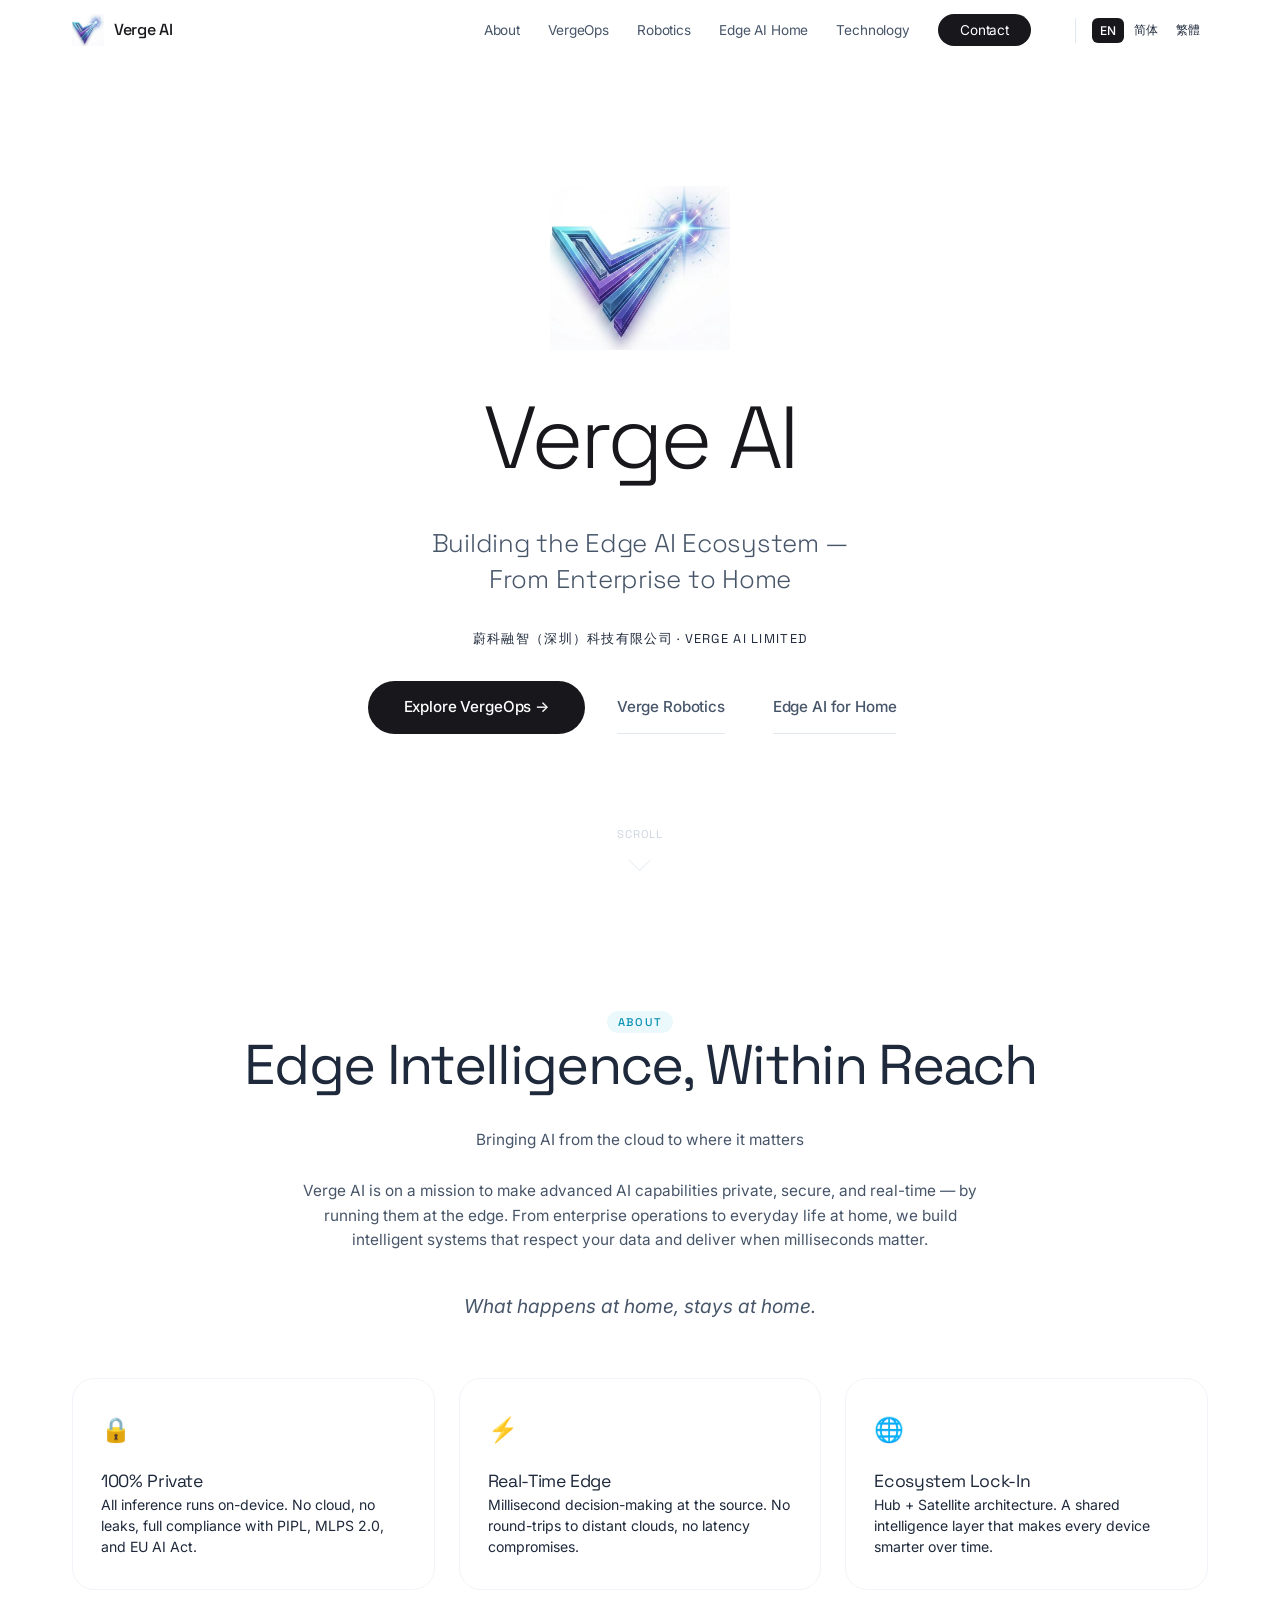
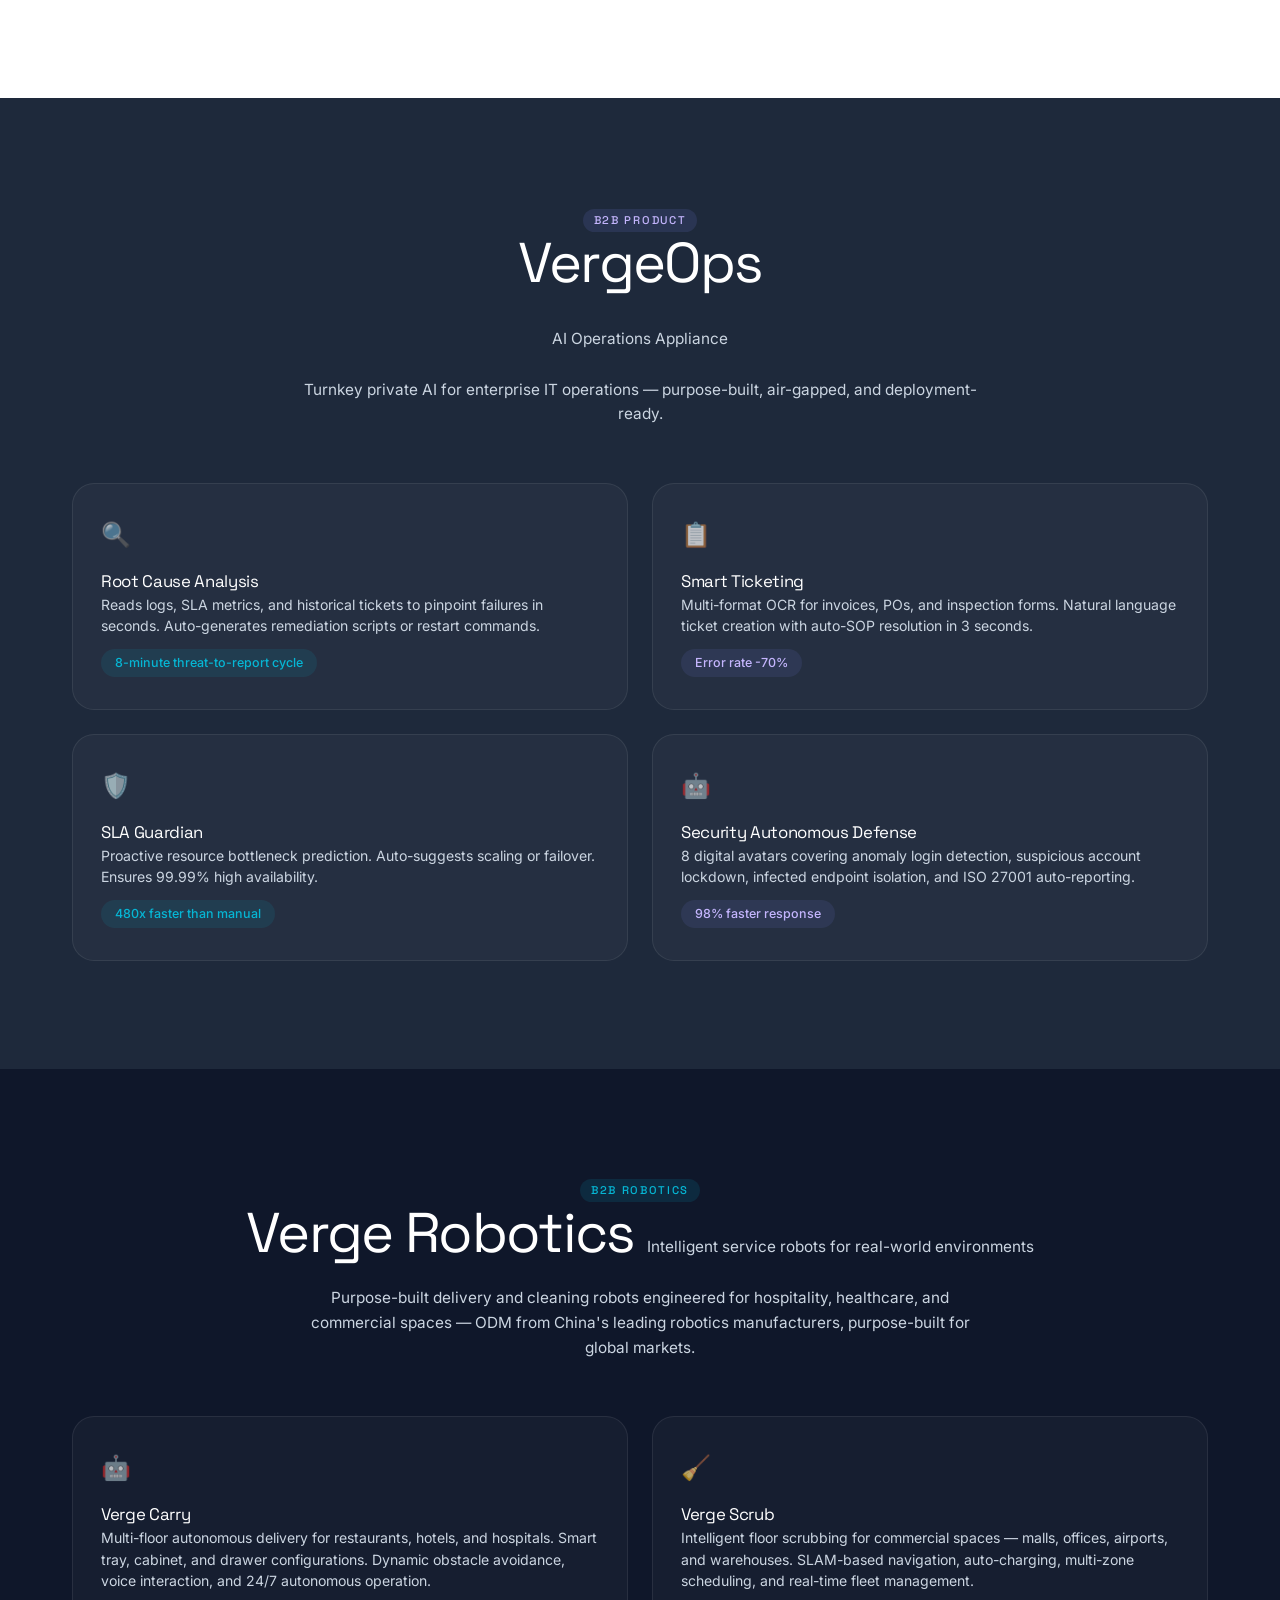
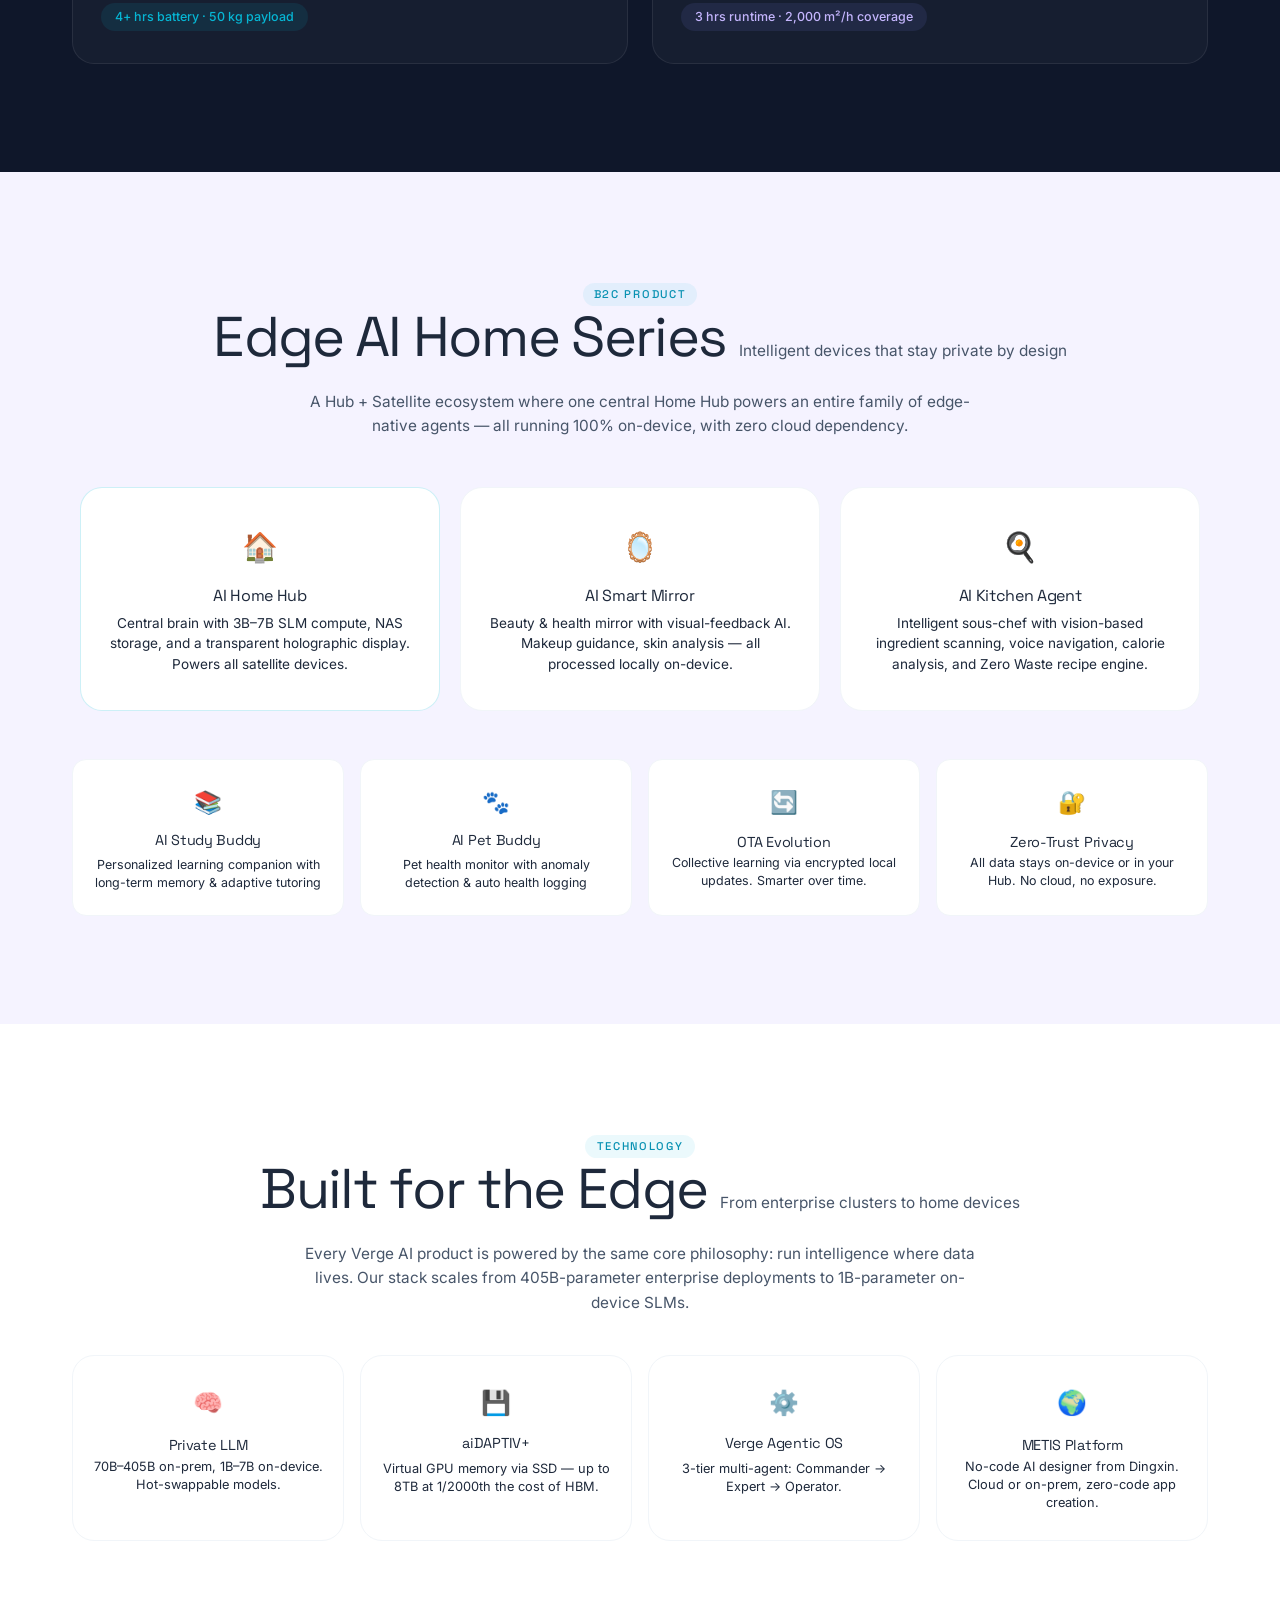
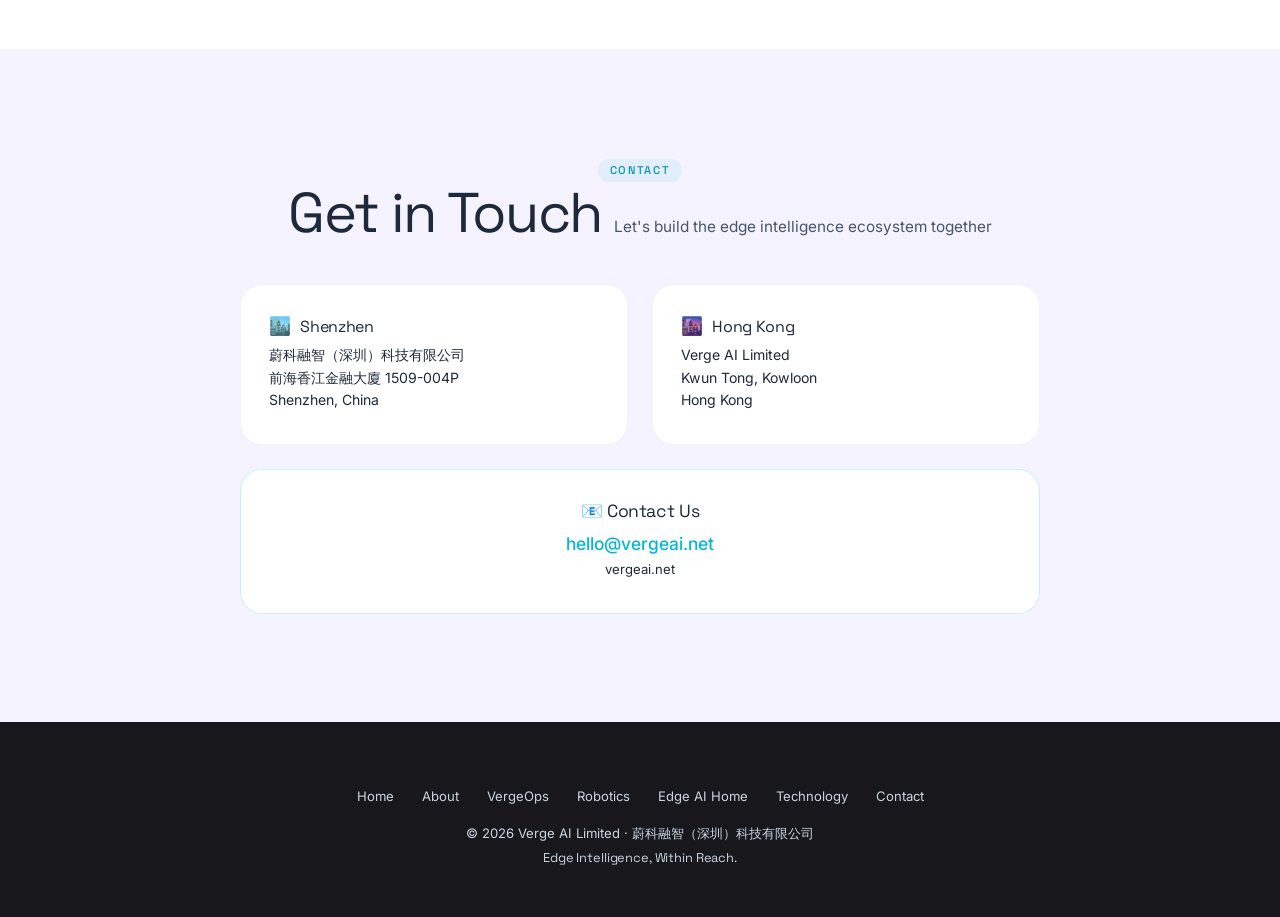
==== index.html @ 96fbd566 "VergeOps subtitle: update zh sub to 蔚科一體機" ====
<!DOCTYPE html>
<html lang="en">
<head>
<meta charset="UTF-8">
<meta name="viewport" content="width=device-width, initial-scale=1.0">
<!-- Default (EN) SEO meta — dynamically swapped via JS -->
<title id="page-title">Verge AI — Edge Intelligence, Within Reach</title>
<meta id="meta-desc" name="description" content="Building the Edge AI Ecosystem — From Enterprise to Home. Verge AI Limited develops VergeOps AI appliance and Edge AI products for enterprise and home.">
<meta name="keywords" content="Verge AI, 蔚科融智, Edge AI, AI appliance, LLM, private AI, edge computing, AI operations, VergeOps, Shenzhen AI company">
<meta name="author" content="Verge AI Limited / 蔚科融智（深圳）科技有限公司">
<!-- Canonical URL -->
<link rel="canonical" href="https://vergeai.net/">
<!-- Open Graph -->
<meta property="og:type" content="website">
<meta property="og:url" content="https://vergeai.net/">
<meta property="og:site_name" content="Verge AI">
<meta property="og:title" content="Verge AI — Edge Intelligence, Within Reach">
<meta property="og:description" content="Building the Edge AI Ecosystem — From Enterprise to Home. VergeOps AI appliance and Edge AI products.">
<meta property="og:image" content="https://vergeai.net/logo.png">
<meta property="og:locale" content="en_US">
<!-- Twitter Card -->
<meta name="twitter:card" content="summary_large_image">
<meta name="twitter:title" content="Verge AI — Edge Intelligence, Within Reach">
<meta name="twitter:description" content="Building the Edge AI Ecosystem — From Enterprise to Home. VergeOps AI appliance and Edge AI products.">
<meta name="twitter:image" content="https://vergeai.net/logo.png">
<!-- hreflang for trilingual site -->
<link rel="alternate" hreflang="en" href="https://vergeai.net/">
<link rel="alternate" hreflang="zh-Hans" href="https://vergeai.net/">
<link rel="alternate" hreflang="zh-Hant" href="https://vergeai.net/">
<link rel="alternate" hreflang="x-default" href="https://vergeai.net/">
<link rel="preconnect" href="https://fonts.googleapis.com">
<link href="https://fonts.googleapis.com/css2?family=Space+Grotesk:wght@300;400;500;600;700&family=Inter:wght@300;400;500;600;700&display=swap" rel="stylesheet">
<!-- JSON-LD Structured Data -->
<script type="application/ld+json">
{
  "@context": "https://schema.org",
  "@type": "Organization",
  "name": "Verge AI",
  "alternateName": ["蔚科融智（深圳）科技有限公司", "Verge AI Limited"],
  "url": "https://vergeai.net/",
  "logo": "https://vergeai.net/logo.png",
  "description": "Building the Edge AI Ecosystem — from Enterprise VergeOps AI appliance to home Edge AI products. 100% private, real-time edge intelligence.",
  "foundingDate": "2026-03-26",
  "address": [
    {
      "@type": "PostalAddress",
      "addressLocality": "Shenzhen",
      "addressRegion": "Guangdong",
      "addressCountry": "CN"
    },
    {
      "@type": "PostalAddress",
      "addressLocality": "Kwun Tong",
      "addressRegion": "Kowloon",
      "addressCountry": "HK"
    }
  ],
  "contactPoint": {
    "@type": "ContactPoint",
    "contactType": "sales",
    "email": "info@vergeai.net"
  },
  "sameAs": []
}
</script>
<style>
/* ========== RESET & BASE ========== */
*,*::before,*::after{box-sizing:border-box;margin:0;padding:0}
html{scroll-behavior:smooth;-webkit-font-smoothing:antialiased}
body{font-family:'Inter',-apple-system,BlinkMacSystemFont,'Segoe UI','Noto Sans SC','Noto Sans TC','Microsoft YaHei','PingFang SC',sans-serif;color:#1e293b;background:#ffffff;line-height:1.6;overflow-x:hidden}
img{max-width:100%;height:auto}
a{color:inherit;text-decoration:none}
::selection{background:#06b6d420;color:#1e293b}

/* ========== COLORS ========== */
:root{
  --blue:#06b6d4;
  --blue-dark:#0891b2;
  --indigo:#818cf8;
  --indigo-dark:#6366f1;
  --purple:#a78bfa;
  --purple-light:#c4b5fd;
  --purple-mist:#f5f3ff;
  --slate-50:#f8fafc;
  --slate-100:#f1f5f9;
  --slate-200:#e2e8f0;
  --slate-300:#cbd5e1;
  --slate-600:#475569;
  --slate-700:#334155;
  --slate-800:#1e293b;
  --slate-900:#0f172a;
  --white:#ffffff;
  --near-black:#17171c;
  --radius:22px;
  --radius-sm:14px;
  --nav-h:60px;
  --display:'Space Grotesk','Inter',-apple-system,BlinkMacSystemFont,'Segoe UI','Noto Sans SC','Noto Sans TC','Microsoft YaHei','PingFang SC',sans-serif;
  --body:'Inter',-apple-system,BlinkMacSystemFont,'Segoe UI','Noto Sans SC','Noto Sans TC','Microsoft YaHei','PingFang SC',sans-serif;
}

/* All visible text needs data-lang — language system handles display:none/block */
/* ========== LANGUAGE SYSTEM ========== */
[data-lang]{display:none!important}
html[lang="en"] [data-lang="en"],
html[lang="zh-hans"] [data-lang="zh-hans"],
html[lang="zh-hant"] [data-lang="zh-hant"]{display:inline!important}
html[lang="en"] [data-lang="en"].d-block,
html[lang="zh-hans"] [data-lang="zh-hans"].d-block,
html[lang="zh-hant"] [data-lang="zh-hant"].d-block{display:block!important}
html[lang="en"] [data-lang="en"].d-flex,
html[lang="zh-hans"] [data-lang="zh-hans"].d-flex,
html[lang="zh-hant"] [data-lang="zh-hant"].d-flex{display:flex!important}
html[lang="en"] [data-lang="en"].d-grid,
html[lang="zh-hans"] [data-lang="zh-hans"].d-grid,
html[lang="zh-hant"] [data-lang="zh-hant"].d-grid{display:grid!important}

/* ========== TYPOGRAPHY (Cohere-inspired) ========== */
h1,h2,h3,h4{font-family:var(--display);font-weight:400;line-height:1.1;letter-spacing:-0.03em}
h1{font-size:clamp(2.8rem,6vw,5rem);letter-spacing:-0.04em}
h2{font-size:clamp(2rem,4.5vw,3.5rem);text-align:center;margin-bottom:0.4em;letter-spacing:-0.03em}
h2 .sub{display:block;font-size:clamp(0.85rem,1.2vw,1.1rem);font-weight:400;color:var(--slate-600);letter-spacing:0;margin-top:0.5em;font-family:var(--body);line-height:1.5}
.section-dark h2 .sub{color:var(--slate-300)}
.section-mist h2 .sub{color:var(--slate-600)}
h3{font-size:clamp(1.2rem,2vw,1.6rem);font-family:var(--body);font-weight:500;letter-spacing:-0.02em;color:var(--slate-800)}
p{color:var(--slate-600);font-size:clamp(0.95rem,1.2vw,1.1rem);max-width:680px;margin:0 auto;line-height:1.6}
.section-tag{display:inline-block;font-family:var(--display);font-size:0.7rem;font-weight:500;text-transform:uppercase;letter-spacing:0.15em;padding:0.4em 1em;border-radius:999px;margin-bottom:1.5em;color:var(--blue-dark);background:rgba(6,182,212,0.08)}

/* Section labels — mono-style technical labels (Cohere-inspired) */
.section-mono{display:inline-block;font-family:'Space Grotesk',monospace;font-size:0.65rem;font-weight:400;text-transform:uppercase;letter-spacing:0.2em;color:var(--slate-400);margin-bottom:1.2em}

/* ========== LAYOUT ========== */
.container{max-width:1200px;margin:0 auto;padding:0 32px}
.section{padding:clamp(80px,12vh,140px) 0;position:relative}
.section-dark{background:var(--slate-800);color:var(--white)}
.section-dark p{color:var(--slate-300)}
.section-mist{background:var(--purple-mist)}

/* ========== HERO (Cohere-inspired: massive type, centered, clean) ========== */
.hero{min-height:100vh;display:flex;flex-direction:column;justify-content:center;align-items:center;text-align:center;padding:100px 32px 80px;position:relative;overflow:hidden}
.hero-bg{position:absolute;inset:0;background:linear-gradient(135deg,var(--slate-50)0%,var(--white)50%,var(--purple-mist)100%);z-index:0}
.hero *{position:relative;z-index:1}
.hero-logo{width:clamp(100px,14vw,180px);margin-bottom:2.5rem}
.hero h1{font-family:var(--display);font-weight:300;font-size:clamp(3rem,7vw,5.5rem);letter-spacing:-0.04em;margin-bottom:0.3em;color:var(--near-black)}
.hero .tagline{font-family:var(--display);font-size:clamp(1.2rem,2vw,1.6rem);font-weight:300;color:var(--slate-600);max-width:700px;margin:0.5em auto 1.2em;line-height:1.4;letter-spacing:-0.01em}
.hero .subtitle{font-size:clamp(0.75rem,1vw,0.85rem);color:var(--slate-400);letter-spacing:0.1em;text-transform:uppercase;font-weight:400;font-family:var(--display)}
.btn-group{display:flex;gap:16px;justify-content:center;flex-wrap:wrap;margin-top:2rem}
.btn{display:inline-flex;align-items:center;gap:8px;padding:14px 36px;border-radius:999px;font-weight:500;font-size:0.95rem;transition:all 0.25s ease;cursor:pointer;border:none;font-family:var(--body);letter-spacing:-0.01em}
.btn-primary{background:var(--near-black);color:var(--white)}
.btn-primary:hover{background:#2a2a2f;transform:translateY(-1px)}
.btn-secondary{background:transparent;color:var(--slate-600);padding:14px 0;border-radius:0;border-bottom:1px solid var(--slate-200);margin:0 16px}
.btn-secondary:hover{color:var(--near-black);border-bottom-color:var(--near-black);transform:none}
.scroll-indicator{position:absolute;bottom:32px;left:50%;transform:translateX(-50%);display:flex;flex-direction:column;align-items:center;gap:8px;color:var(--slate-300);font-size:0.7rem;letter-spacing:0.1em;text-transform:uppercase;animation:float 2s ease-in-out infinite;z-index:1;font-family:var(--display)}
.scroll-indicator .arrow{width:16px;height:16px;border-right:1.5px solid var(--slate-300);border-bottom:1.5px solid var(--slate-300);transform:rotate(45deg);opacity:0.4}
@keyframes float{0%,100%{transform:translateX(-50%) translateY(0)}50%{transform:translateX(-50%) translateY(8px)}}

/* ========== NAV ========== */
nav{position:fixed;top:0;left:0;right:0;z-index:100;padding:14px 0;transition:all 0.3s ease;background:rgba(255,255,255,0.88);backdrop-filter:blur(14px);-webkit-backdrop-filter:blur(14px);border-bottom:1px solid transparent}
nav.scrolled{border-bottom:1px solid var(--slate-100)}
nav .container{display:flex;align-items:center;justify-content:space-between}
.nav-logo{display:flex;align-items:center;gap:10px;font-weight:500;font-size:1rem;color:var(--near-black);font-family:var(--display);letter-spacing:-0.02em}
.nav-logo img{height:28px;width:auto}
.nav-links{display:flex;gap:28px;list-style:none;align-items:center}
.nav-links a{font-size:0.85rem;font-weight:400;color:var(--slate-600);transition:color 0.2s;letter-spacing:-0.01em}
.nav-links a:hover{color:var(--near-black)}
.nav-cta{padding:8px 22px;border-radius:999px;background:var(--near-black);color:var(--white)!important;font-weight:500;font-size:0.82rem}
.nav-cta:hover{background:#2a2a2f;color:var(--white)!important}

/* Language Switcher */
.nav-lang{display:flex;gap:2px;margin-left:16px;padding-left:16px;border-left:1px solid var(--slate-200)}
.lang-btn{background:none;border:none;display:inline-block!important;font-size:0.75rem;font-weight:500;color:var(--slate-400);cursor:pointer;padding:4px 8px;border-radius:6px;transition:all 0.2s;font-family:inherit}
.lang-btn:hover{color:var(--slate-700)}
.lang-btn.active{color:var(--white);background:var(--near-black)}

/* ========== HAMBURGER ========== */
.hamburger{display:none;background:none;border:none;font-size:1.5rem;cursor:pointer;color:var(--near-black);padding:4px;line-height:1;z-index:101;transition:transform 0.2s}
.hamburger.open{transform:rotate(90deg)}

/* ========== MISSION ========== */
.mission-block{max-width:800px;margin:0 auto;text-align:center}
.mission-block blockquote{font-size:clamp(1rem,1.5vw,1.2rem);font-weight:400;color:var(--slate-600);line-height:1.6;padding:0;margin:2em 0 0;position:relative;font-style:italic;max-width:500px;margin-left:auto;margin-right:auto}
.mission-grid{display:grid;grid-template-columns:repeat(3,1fr);gap:24px;margin-top:3.5rem}
.mission-card{padding:32px 28px;border-radius:var(--radius);background:var(--white);border:1px solid var(--slate-100);transition:all 0.3s;text-align:left}
.mission-card:hover{border-color:rgba(6,182,212,0.2);transform:translateY(-2px)}
.mission-card .icon{font-size:1.5rem;margin-bottom:0.8em}
.mission-card h4{font-family:var(--display);font-weight:400;font-size:1.1rem;margin-bottom:0.4em;letter-spacing:-0.02em}
.mission-card p{font-size:0.88rem;color:var(--slate-500);max-width:100%;line-height:1.5}

/* ========== VERGEOPS (Cohere deep product band) ========== */
.vergeops-intro{text-align:center;margin-bottom:3.5rem}
.vergeops-intro h2{color:var(--white)}
.vergeops-intro p{color:var(--slate-300)}
.use-cases{display:grid;grid-template-columns:repeat(2,1fr);gap:24px}
.use-case{background:rgba(255,255,255,0.03);border:1px solid rgba(255,255,255,0.08);border-radius:var(--radius);padding:32px 28px;transition:all 0.3s}
.use-case:hover{background:rgba(255,255,255,0.06);border-color:rgba(129,140,248,0.2);transform:translateY(-2px)}
.use-case .uc-icon{font-size:1.5rem;margin-bottom:0.6em;opacity:0.7}
.use-case h4{color:var(--white);margin-bottom:0.5em;font-size:1.05rem;font-family:var(--display);font-weight:400;letter-spacing:-0.02em}
.use-case p{font-size:0.88rem;color:var(--slate-300);max-width:100%;line-height:1.5}
.use-case .metric{display:inline-block;margin-top:1em;padding:4px 14px;border-radius:999px;background:rgba(6,182,212,0.1);color:var(--blue);font-size:0.78rem;font-weight:500}
.use-case .metric.purple{background:rgba(129,140,248,0.1);color:var(--purple-light)}

/* ========== EDGE AI HOME ========== */
.edge-intro{text-align:center;margin-bottom:2rem}
.pillars{display:flex;gap:20px;flex-wrap:wrap;justify-content:center;margin:3rem 0}
.pillar{flex:1;min-width:240px;max-width:360px;padding:36px 28px;border-radius:var(--radius);background:var(--white);border:1px solid var(--slate-100);transition:all 0.3s;text-align:center}
.pillar:hover{border-color:rgba(6,182,212,0.15);transform:translateY(-2px)}
.pillar.featured{border:1.5px solid rgba(6,182,212,0.2)}
.pillar .p-icon{font-size:1.8rem;margin-bottom:0.6em}
.pillar h4{font-family:var(--display);font-weight:400;font-size:1rem;margin-bottom:0.5em;letter-spacing:-0.02em}
.pillar p{font-size:0.85rem;color:var(--slate-500);max-width:100%;line-height:1.5}

.products-row{display:grid;grid-template-columns:repeat(4,1fr);gap:16px;margin-top:2rem}
.product-card{padding:24px 20px;border-radius:var(--radius-sm);background:var(--white);border:1px solid var(--slate-100);transition:all 0.3s;text-align:center}
.product-card:hover{border-color:rgba(129,140,248,0.2);transform:translateY(-2px)}
.product-card .p-icon{font-size:1.4rem;margin-bottom:0.4em}
.product-card h5{font-family:var(--display);font-weight:400;font-size:0.9rem;margin-bottom:0.3em;letter-spacing:-0.02em}
.product-card p{font-size:0.78rem;color:var(--slate-500);max-width:100%;line-height:1.4}

/* ========== TECHNOLOGY ========== */
.tech-strip{display:grid;grid-template-columns:repeat(4,1fr);gap:16px;margin-top:2.5rem}
.tech-item{text-align:center;padding:28px 20px;border-radius:var(--radius);background:var(--white);border:1px solid var(--slate-100);transition:all 0.3s}
.tech-item:hover{border-color:rgba(6,182,212,0.15);transform:translateY(-2px)}
.tech-item .t-icon{font-size:1.5rem;margin-bottom:0.4em}
.tech-item h5{font-family:var(--display);font-weight:400;font-size:0.9rem;margin-bottom:0.3em;letter-spacing:-0.02em}
.tech-item p{font-size:0.8rem;color:var(--slate-500);max-width:100%;line-height:1.4}

/* ========== CONTACT ========== */
.contact-grid{display:grid;grid-template-columns:repeat(2,1fr);gap:24px;margin-top:2.5rem;max-width:800px;margin-left:auto;margin-right:auto}
.contact-card{padding:32px 28px;border-radius:var(--radius);background:var(--white);border:1px solid var(--slate-100);transition:all 0.3s}
.contact-card:hover{border-color:rgba(129,140,248,0.2)}
.contact-card h4{font-family:var(--display);font-weight:400;font-size:1rem;margin-bottom:0.5em;letter-spacing:-0.02em}
.contact-card p{font-size:0.88rem;color:var(--slate-500);max-width:100%;line-height:1.6}
.contact-card .loc-icon{font-size:1.1rem;margin-right:6px}

/* ========== FOOTER ========== */
footer{background:var(--near-black);color:var(--slate-300);padding:48px 0;text-align:center}
footer p{font-size:0.82rem;max-width:100%;color:var(--slate-400)}
footer a{color:var(--slate-300);transition:color 0.2s}
footer a:hover{color:var(--white)}
footer .footer-links{display:flex;gap:28px;justify-content:center;flex-wrap:wrap;margin:1em 0}
footer .footer-links a{font-size:0.82rem;color:var(--slate-400);font-weight:400}
footer .footer-links a:hover{color:var(--white)}
footer .footer-tagline{color:var(--slate-500);font-size:0.8rem;margin-top:1em;font-family:var(--display);letter-spacing:-0.01em}

/* ========== RESPONSIVE ========== */

/* Tablets & smaller laptops */
@media(max-width:1024px){
  .mission-grid{grid-template-columns:repeat(2,1fr)}
  .products-row{grid-template-columns:repeat(3,1fr)}
  .pillars{gap:16px}
  .pillar{min-width:200px}
}

/* Tablet portrait */
@media(max-width:768px){
  /* Nav – show hamburger, hide desktop links */
  .hamburger{display:block}
  .nav-links{position:fixed;top:0;left:0;width:100%;height:100dvh;background:rgba(255,255,255,0.97);backdrop-filter:blur(20px);-webkit-backdrop-filter:blur(20px);flex-direction:column;justify-content:center;align-items:center;gap:28px;z-index:100;opacity:0;pointer-events:none;transition:opacity 0.35s ease}
  .nav-links.open{opacity:1;pointer-events:auto}
  .nav-links li:nth-child(-n+5){display:block}
  .nav-links a{font-size:1.1rem;padding:10px 0}
  .nav-links .nav-cta{font-size:0.95rem;padding:12px 36px}
  .nav-lang{margin-left:0;padding-left:0;border-left:none;margin-top:24px;gap:6px}
  .lang-btn{font-size:0.9rem;padding:8px 16px}

  /* Hero */
  .hero{padding:80px 24px 60px;min-height:100dvh}
  .hero-logo{width:clamp(80px,25vw,120px);margin-bottom:2rem}
  .hero h1{font-size:clamp(2.2rem,8vw,3.5rem)}
  .hero .tagline{font-size:clamp(1rem,3.5vw,1.3rem);padding:0 10px}
  .hero .subtitle{font-size:clamp(0.65rem,2vw,0.78rem)}
  .btn-group{flex-direction:column;align-items:center;width:100%}
  .btn{width:100%;max-width:320px;justify-content:center;padding:16px 24px}
  .btn-secondary{padding:14px 0;max-width:280px}
  .scroll-indicator{display:none}

  /* Layout */
  .section{padding:60px 0}
  .container{padding:0 24px}
  h2{font-size:clamp(1.6rem,6vw,2.2rem)}
  p{font-size:clamp(0.88rem,3vw,0.95rem)}

  /* Grids stack */
  .mission-grid{grid-template-columns:1fr;gap:16px}
  .mission-card{padding:24px 20px}
  .use-cases{grid-template-columns:1fr;gap:16px}
  .pillars{flex-direction:column;align-items:stretch;gap:16px}
  .pillar{min-width:unset;max-width:100%;padding:28px 24px}
  .products-row{grid-template-columns:repeat(2,1fr);gap:12px}
  .product-card{padding:18px 14px}
  .tech-strip{grid-template-columns:repeat(2,1fr);gap:12px}
  .contact-grid{grid-template-columns:1fr;gap:16px}
  .contact-card{padding:24px 20px}
  .contact-card[style*="grid-column"]{grid-column:1!important}

  /* Footer */
  footer{padding:36px 0}
  footer .footer-links{gap:16px}
}

/* Phones */
@media(max-width:480px){
  .nav-links a{font-size:1rem}
  .hero{padding:70px 20px 50px}
  .hero-logo{width:clamp(70px,30vw,100px);margin-bottom:1.5rem}
  .hero h1{font-size:clamp(1.8rem,9vw,2.5rem)}
  .hero .tagline{font-size:clamp(0.9rem,4.5vw,1.1rem)}
  .section{padding:48px 0}
  .container{padding:0 20px}
  h2{font-size:clamp(1.4rem,7vw,1.8rem)}
  .products-row{grid-template-columns:repeat(2,1fr);gap:10px}
  .tech-strip{grid-template-columns:1fr 1fr;gap:10px}
  .tech-item{padding:20px 14px}
  .mission-card{padding:20px 16px}
  .mission-card .icon{font-size:1.3rem}
  .pillar{padding:24px 18px}
  .pillar .p-icon{font-size:1.5rem}
}

/* Small phones */
@media(max-width:360px){
  .products-row{grid-template-columns:1fr 1fr;gap:8px}
  .product-card{padding:14px 10px}
  .product-card .p-icon{font-size:1.1rem}
  .product-card h5{font-size:0.75rem}
  .product-card p{font-size:0.7rem}
  .btn{max-width:260px;padding:14px 20px;font-size:0.9rem}
}
</style>
</head>
<body>

<!-- ====== NAV ====== -->
<nav id="navbar">
  <div class="container">
    <a href="#" class="nav-logo">
      <img src="logo-nav.png" alt="Verge AI" style="height:32px;">
      Verge AI
    </a>
    <button class="hamburger" id="hamburger" aria-label="Menu">☰</button>
    <ul class="nav-links" id="navLinks">
      <li><a href="#about" data-lang="en">About</a><a href="#about" data-lang="zh-hans">关于</a><a href="#about" data-lang="zh-hant">關於</a></li>
      <li><a href="#vergeops">VergeOps</a></li>
      <li><a href="#robotics" data-lang="en">Robotics</a><a href="#robotics" data-lang="zh-hans">机器人</a><a href="#robotics" data-lang="zh-hant">機器人</a></li>
      <li><a href="#edge-ai" data-lang="en">Edge AI Home</a><a href="#edge-ai" data-lang="zh-hans">家用系列</a><a href="#edge-ai" data-lang="zh-hant">家用系列</a></li>
      <li><a href="#tech" data-lang="en">Technology</a><a href="#tech" data-lang="zh-hans">技术</a><a href="#tech" data-lang="zh-hant">技術</a></li>
      <li><a href="#contact" class="nav-cta" data-lang="en">Contact</a><a href="#contact" class="nav-cta" data-lang="zh-hans">联系</a><a href="#contact" class="nav-cta" data-lang="zh-hant">聯絡</a></li>
      <li class="nav-lang"><button class="lang-btn" data-lang="en" onclick="switchLang('en')">EN</button><button class="lang-btn" data-lang="zh-hans" onclick="switchLang('zh-hans')">简体</button><button class="lang-btn" data-lang="zh-hant" onclick="switchLang('zh-hant')">繁體</button></li>
    </ul>
  </div>
</nav>

<!-- ====== HERO ====== -->
<section class="hero" id="top">
  <div class="hero-bg"></div>
  <img src="logo.png" alt="Verge AI" class="hero-logo">
  <h1>Verge AI</h1>
  <p class="tagline"><span data-lang="en">Building the Edge AI Ecosystem —<br>From Enterprise to Home</span><span data-lang="zh-hans">构建从企业到家庭的<br>边缘智能生态圈</span><span data-lang="zh-hant">構建從企業到家庭的<br>邊緣智能生態圈</span></p>
  <p class="subtitle">蔚科融智（深圳）科技有限公司 · Verge AI Limited</p>
  <div class="btn-group">
    <a href="#vergeops" class="btn btn-primary"><span data-lang="en">Explore VergeOps →</span><span data-lang="zh-hans">探索 VergeOps →</span><span data-lang="zh-hant">探索 VergeOps →</span></a>
    <a href="#robotics" class="btn btn-secondary"><span data-lang="en">Verge Robotics</span><span data-lang="zh-hans">维智机器人</span><span data-lang="zh-hant">維智機器人</span></a>
    <a href="#edge-ai" class="btn btn-secondary"><span data-lang="en">Edge AI for Home</span><span data-lang="zh-hans">家用Edge AI</span><span data-lang="zh-hant">家用Edge AI</span></a>
  </div>
  <div class="scroll-indicator">
    <span data-lang="en">Scroll</span><span data-lang="zh-hans">滑动</span><span data-lang="zh-hant">滑動</span>
    <div class="arrow"></div>
  </div>
</section>

<!-- ====== ABOUT / MISSION ====== -->
<section class="section" id="about">
  <div class="container">
    <div class="mission-block">
      <div class="section-tag" data-lang="en">About</div>
      <div class="section-tag" data-lang="zh-hans">关于</div>
      <div class="section-tag" data-lang="zh-hant">關於</div>
      <h2>
        <span data-lang="en">Edge Intelligence, Within Reach</span>
        <span data-lang="zh-hans">边缘智能，触手可及</span>
        <span data-lang="zh-hant">邊緣智能，觸手可及</span>
        <span class="sub" data-lang="en">Bringing AI from the cloud to where it matters</span>
        <span class="sub" data-lang="zh-hans">将AI从云端带到需要的地方</span>
        <span class="sub" data-lang="zh-hant">將AI從雲端帶到需要的地方</span>
      </h2>
      <p style="margin-top:1.2em" data-lang="en" class="d-block">
        Verge AI is on a mission to make advanced AI capabilities private, secure, and real-time — 
        by running them at the edge. From enterprise operations to everyday life at home, 
        we build intelligent systems that respect your data and deliver when milliseconds matter.
      </p>
      <p style="margin-top:1.2em" data-lang="zh-hans" class="d-block">
        蔚科融智（Verge AI）的使命是将先进的AI能力从云端带到边缘——让每一家企业和每一个家庭都能安全、私密、实时地拥有智能算力。
        从企业运营到日常生活，我们构建尊重数据隐私、响应毫秒级的智能系统。
      </p>
      <p style="margin-top:1.2em" data-lang="zh-hant" class="d-block">
        蔚科融智（Verge AI）的使命是將先進的AI能力從雲端帶到邊緣——讓每一家企業和每一個家庭都能安全、私密、實時地擁有智能算力。
        從企業運營到日常生活，我們構建尊重數據私隱、響應毫秒級的智能系統。
      </p>
      <blockquote>What happens at home, stays at home.</blockquote>
    </div>
    <div class="mission-grid">
      <div class="mission-card">
        <div class="icon">🔒</div>
        <h4 data-lang="en">100% Private</h4>
        <h4 data-lang="zh-hans">100% 私密</h4>
        <h4 data-lang="zh-hant">100% 私密</h4>
        <p data-lang="en" class="d-block">All inference runs on-device. No cloud, no leaks, full compliance with PIPL, MLPS 2.0, and EU AI Act.</p>
        <p data-lang="zh-hans" class="d-block">所有推理在本地设备完成，无需云端，无数据泄露，满足PIPL、MLPS 2.0和欧盟AI Act合规要求。</p>
        <p data-lang="zh-hant" class="d-block">所有推理在本地設備完成，無需雲端，無數據洩露，滿足PIPL、MLPS 2.0和歐盟AI Act合規要求。</p>
      </div>
      <div class="mission-card">
        <div class="icon">⚡</div>
        <h4 data-lang="en">Real-Time Edge</h4>
        <h4 data-lang="zh-hans">实时边缘</h4>
        <h4 data-lang="zh-hant">實時邊緣</h4>
        <p data-lang="en" class="d-block">Millisecond decision-making at the source. No round-trips to distant clouds, no latency compromises.</p>
        <p data-lang="zh-hans" class="d-block">毫秒级决策。无需往返云端，无延迟妥协。</p>
        <p data-lang="zh-hant" class="d-block">毫秒級決策。無需往返雲端，無延遲妥協。</p>
      </div>
      <div class="mission-card">
        <div class="icon">🌐</div>
        <h4 data-lang="en">Ecosystem Lock-In</h4>
        <h4 data-lang="zh-hans">生态锁定</h4>
        <h4 data-lang="zh-hant">生態鎖定</h4>
        <p data-lang="en" class="d-block">Hub + Satellite architecture. A shared intelligence layer that makes every device smarter over time.</p>
        <p data-lang="zh-hans" class="d-block">Hub + Satellite架构。共享智能层，设备越用越聪明。</p>
        <p data-lang="zh-hant" class="d-block">Hub + Satellite架構。共享智能層，設備越用越聰明。</p>
      </div>
    </div>
  </div>
</section>

<!-- ====== VERGEOPS (Cohere-inspired dark product band) ====== -->
<section class="section section-dark" id="vergeops">
  <div class="container">
    <div class="vergeops-intro">
      <div class="section-tag" style="background:rgba(129,140,248,0.12);color:var(--purple-light);" data-lang="en">B2B Product</div>
      <div class="section-tag" style="background:rgba(129,140,248,0.12);color:var(--purple-light);" data-lang="zh-hans">B2B 企业产品</div>
      <div class="section-tag" style="background:rgba(129,140,248,0.12);color:var(--purple-light);" data-lang="zh-hant">B2B 企業產品</div>
      <h2>VergeOps<br><span class="sub" data-lang="en" class="d-block">AI Operations Appliance</span><span class="sub" data-lang="zh-hans" class="d-block">蔚科一體機</span><span class="sub" data-lang="zh-hant" class="d-block">蔚科一體機</span></h2>
      <p data-lang="en" class="d-block">Turnkey private AI for enterprise IT operations — purpose-built, air-gapped, and deployment-ready.</p>
      <p data-lang="zh-hans" class="d-block">为IT运维打造的一站式私有AI——开箱即用、离线部署、软硬一体化。</p>
      <p data-lang="zh-hant" class="d-block">為IT運維打造的一站式私有AI——開箱即用、離線部署、軟硬一體化。</p>
    </div>
    <div class="use-cases">
      <div class="use-case">
        <div class="uc-icon">🔍</div>
        <h4 data-lang="en">Root Cause Analysis</h4>
        <h4 data-lang="zh-hans">智能根因分析</h4>
        <h4 data-lang="zh-hant">智能根因分析</h4>
        <p data-lang="en" class="d-block">Reads logs, SLA metrics, and historical tickets to pinpoint failures in seconds. Auto-generates remediation scripts or restart commands.</p>
        <p data-lang="zh-hans" class="d-block">自动读取日志、SLA指标和历史工单，数秒内定位故障根因，自动生成修复脚本或重启指令。</p>
        <p data-lang="zh-hant" class="d-block">自動讀取日誌、SLA指標和歷史工單，數秒內定位故障根因，自動生成修復腳本或重啟指令。</p>
        <div class="metric"><span data-lang="en">8-minute threat-to-report cycle</span><span data-lang="zh-hans">威胁到报告仅需8分钟</span><span data-lang="zh-hant">威脅到報告僅需8分鐘</span></div>
      </div>
      <div class="use-case">
        <div class="uc-icon">📋</div>
        <h4 data-lang="en">Smart Ticketing</h4>
        <h4 data-lang="zh-hans">智能工单</h4>
        <h4 data-lang="zh-hant">智能工單</h4>
        <p data-lang="en" class="d-block">Multi-format OCR for invoices, POs, and inspection forms. Natural language ticket creation with auto-SOP resolution in 3 seconds.</p>
        <p data-lang="zh-hans" class="d-block">多格式单据OCR识别（发票、采购单、检验单），自然语言创建工单，3秒内自动生成SOP解决方案。</p>
        <p data-lang="zh-hant" class="d-block">多格式單據OCR識別（發票、採購單、檢驗單），自然語言創建工單，3秒內自動生成SOP解決方案。</p>
        <div class="metric purple"><span data-lang="en">Error rate -70%</span><span data-lang="zh-hans">错误率降低70%</span><span data-lang="zh-hant">錯誤率降低70%</span></div>
      </div>
      <div class="use-case">
        <div class="uc-icon">🛡️</div>
        <h4 data-lang="en">SLA Guardian</h4>
        <h4 data-lang="zh-hans">SLA 守护者</h4>
        <h4 data-lang="zh-hant">SLA 守護者</h4>
        <p data-lang="en" class="d-block">Proactive resource bottleneck prediction. Auto-suggests scaling or failover. Ensures 99.99% high availability.</p>
        <p data-lang="zh-hans" class="d-block">主动预测资源瓶颈，自动建议扩容或故障切换，确保99.99%高可用。</p>
        <p data-lang="zh-hant" class="d-block">主動預測資源瓶頸，自動建議擴容或故障切換，確保99.99%高可用。</p>
        <div class="metric"><span data-lang="en">480x faster than manual</span><span data-lang="zh-hans">比人工快480倍</span><span data-lang="zh-hant">比人工快480倍</span></div>
      </div>
      <div class="use-case">
        <div class="uc-icon">🤖</div>
        <h4 data-lang="en">Security Autonomous Defense</h4>
        <h4 data-lang="zh-hans">安全自主防御</h4>
        <h4 data-lang="zh-hant">安全自主防禦</h4>
        <p data-lang="en" class="d-block">8 digital avatars covering anomaly login detection, suspicious account lockdown, infected endpoint isolation, and ISO 27001 auto-reporting.</p>
        <p data-lang="zh-hans" class="d-block">8个数字AI化身，覆盖异常登录检测、可疑账户锁定、感染终端隔离、ISO 27001自动报告。</p>
        <p data-lang="zh-hant" class="d-block">8個數字AI化身，覆蓋異常登錄檢測、可疑帳戶鎖定、感染終端隔離、ISO 27001自動報告。</p>
        <div class="metric purple"><span data-lang="en">98% faster response</span><span data-lang="zh-hans">响应速度提升98%</span><span data-lang="zh-hant">響應速度提升98%</span></div>
      </div>
    </div>
  </div>
</section>

<!-- ====== VERGE ROBOTICS (Cohere-inspired dark band, deeper navy) ====== -->
<section class="section section-dark" id="robotics" style="background:var(--slate-900);">
  <div class="container">
    <div class="vergeops-intro">
      <div class="section-tag" style="background:rgba(6,182,212,0.12);color:var(--blue);" data-lang="en">B2B Robotics</div>
      <div class="section-tag" style="background:rgba(6,182,212,0.12);color:var(--blue);" data-lang="zh-hans">B2B 机器人</div>
      <div class="section-tag" style="background:rgba(6,182,212,0.12);color:var(--blue);" data-lang="zh-hant">B2B 機器人</div>
      <h2>
        <span data-lang="en">Verge Robotics</span>
        <span data-lang="zh-hans">维智机器人</span>
        <span data-lang="zh-hant">維智機器人</span>
        <span class="sub" data-lang="en">Intelligent service robots for real-world environments</span>
        <span class="sub" data-lang="zh-hans">为真实场景而生的智能服务机器人</span>
        <span class="sub" data-lang="zh-hant">為真實場景而生的智能服務機器人</span>
      </h2>
      <p data-lang="en" class="d-block">
        Purpose-built delivery and cleaning robots engineered for hospitality, healthcare, and commercial spaces &mdash;
        ODM from China's leading robotics manufacturers, purpose-built for global markets.
      </p>
      <p data-lang="zh-hans" class="d-block">
        专为酒店、医疗和商业场景打造的配送与清洁机器人&mdash;&mdash;由国内顶尖机器人ODM制造商生产，面向全球市场。
      </p>
      <p data-lang="zh-hant" class="d-block">
        專為酒店、醫療和商業場景打造的配送與清潔機器人&mdash;&mdash;由國內頂尖機器人ODM製造商生產，面向全球市場。
      </p>
    </div>
    <div class="use-cases">
      <div class="use-case">
        <div class="uc-icon">🤖</div>
        <h4 data-lang="en">Verge Carry</h4>
        <h4 data-lang="zh-hans">Verge Carry</h4>
        <h4 data-lang="zh-hant">Verge Carry</h4>
        <p data-lang="en" class="d-block">Multi-floor autonomous delivery for restaurants, hotels, and hospitals. Smart tray, cabinet, and drawer configurations. Dynamic obstacle avoidance, voice interaction, and 24/7 autonomous operation.</p>
        <p data-lang="zh-hans" class="d-block">多楼层自主配送，适用餐厅、酒店和医院。智能托盘、柜格与抽屉多配置。动态避障、语音交互、7×24小时不间断运行。</p>
        <p data-lang="zh-hant" class="d-block">多樓層自主配送，適用餐廳、酒店和醫院。智能托盤、櫃格與抽屜多配置。動態避障、語音交互、7×24小時不間斷運行。</p>
        <div class="metric"><span data-lang="en">4+ hrs battery · 50 kg payload</span><span data-lang="zh-hans">4+小时续航 · 50 kg 载重</span><span data-lang="zh-hant">4+小時續航 · 50 kg 載重</span></div>
      </div>
      <div class="use-case">
        <div class="uc-icon">🧹</div>
        <h4 data-lang="en">Verge Scrub</h4>
        <h4 data-lang="zh-hans">Verge Scrub</h4>
        <h4 data-lang="zh-hant">Verge Scrub</h4>
        <p data-lang="en" class="d-block">Intelligent floor scrubbing for commercial spaces &mdash; malls, offices, airports, and warehouses. SLAM-based navigation, auto-charging, multi-zone scheduling, and real-time fleet management.</p>
        <p data-lang="zh-hans" class="d-block">商用地面智能清洁——商场、写字楼、机场和仓库。SLAM自主导航、自动回充、多区域调度、云端车队实时管理。</p>
        <p data-lang="zh-hant" class="d-block">商用地面智能清潔——商場、寫字樓、機場和倉庫。SLAM自主導航、自動回充、多區域調度、雲端車隊實時管理。</p>
        <div class="metric purple"><span data-lang="en">3 hrs runtime · 2,000 m²/h coverage</span><span data-lang="zh-hans">3小时续航 · 2,000 m²/h 清洁效率</span><span data-lang="zh-hant">3小時續航 · 2,000 m²/h 清潔效率</span></div>
      </div>
    </div>
  </div>
</section>

<!-- ====== EDGE AI HOME ====== -->
<section class="section section-mist" id="edge-ai">
  <div class="container">
    <div class="edge-intro">
      <div class="section-tag" data-lang="en">B2C Product</div>
      <div class="section-tag" data-lang="zh-hans">B2C 消费者产品</div>
      <div class="section-tag" data-lang="zh-hant">B2C 消費者產品</div>
      <h2>
        <span data-lang="en">Edge AI Home Series</span>
        <span data-lang="zh-hans">Edge AI 家用系列</span>
        <span data-lang="zh-hant">Edge AI 家用系列</span>
        <span class="sub" data-lang="en">Intelligent devices that stay private by design</span>
        <span class="sub" data-lang="zh-hans">天生私密的智能设备</span>
        <span class="sub" data-lang="zh-hant">天生私密的智能設備</span>
      </h2>
      <p data-lang="en" class="d-block">
        A Hub + Satellite ecosystem where one central Home Hub powers an entire family of edge-native agents — 
        all running 100% on-device, with zero cloud dependency.
      </p>
      <p data-lang="zh-hans" class="d-block">
        Hub + Satellite 生态系统——一个智慧家庭中控台驱动全家族边缘智能设备，100%本地运行，零云端依赖。
      </p>
      <p data-lang="zh-hant" class="d-block">
        Hub + Satellite 生態系統——一個智慧家庭中控台驅動全家族邊緣智能設備，100%本地運行，零雲端依賴。
      </p>
    </div>

    <div class="pillars">
      <div class="pillar featured">
        <div class="p-icon">🏠</div>
        <h4>AI Home Hub</h4>
        <p data-lang="en" class="d-block">Central brain with 3B–7B SLM compute, NAS storage, and a transparent holographic display. Powers all satellite devices.</p>
        <p data-lang="zh-hans" class="d-block">内置3B–7B SLM算力的家庭大脑，透明全息屏+NAS存储，驱动所有卫星设备。</p>
        <p data-lang="zh-hant" class="d-block">內置3B–7B SLM算力的家庭大腦，透明全息屏+NAS存儲，驅動所有衛星設備。</p>
      </div>
      <div class="pillar">
        <div class="p-icon">🪞</div>
        <h4>AI Smart Mirror</h4>
        <p data-lang="en" class="d-block">Beauty & health mirror with visual-feedback AI. Makeup guidance, skin analysis — all processed locally on-device.</p>
        <p data-lang="zh-hans" class="d-block">美妆健康镜——视觉反馈AI，化妆指导、皮肤分析，全部本地处理。</p>
        <p data-lang="zh-hant" class="d-block">美妝健康鏡——視覺反饋AI，化妝指導、皮膚分析，全部本地處理。</p>
      </div>
      <div class="pillar">
        <div class="p-icon">🍳</div>
        <h4>AI Kitchen Agent</h4>
        <p data-lang="en" class="d-block">Intelligent sous-chef with vision-based ingredient scanning, voice navigation, calorie analysis, and Zero Waste recipe engine.</p>
        <p data-lang="zh-hans" class="d-block">智能厨房助理——视觉食材扫描、语音导航、热量分析、零浪费食谱引擎。</p>
        <p data-lang="zh-hant" class="d-block">智能廚房助理——視覺食材掃描、語音導航、熱量分析、零浪費食譜引擎。</p>
      </div>
    </div>

    <div class="products-row">
      <div class="product-card">
        <div class="p-icon">📚</div>
        <h5>AI Study Buddy</h5>
        <p data-lang="en" class="d-block">Personalized learning companion with long-term memory & adaptive tutoring</p>
        <p data-lang="zh-hans" class="d-block">个性化学习伴侣，长期记忆与自适应辅导</p>
        <p data-lang="zh-hant" class="d-block">個性化學習伴侶，長期記憶與自適應輔導</p>
      </div>
      <div class="product-card">
        <div class="p-icon">🐾</div>
        <h5>AI Pet Buddy</h5>
        <p data-lang="en" class="d-block">Pet health monitor with anomaly detection & auto health logging</p>
        <p data-lang="zh-hans" class="d-block">宠物健康监测，异常检测与自动健康日志</p>
        <p data-lang="zh-hant" class="d-block">寵物健康監測，異常檢測與自動健康日誌</p>
      </div>
      <div class="product-card">
        <div class="p-icon">🔄</div>
        <h5 data-lang="en">OTA Evolution</h5>
        <h5 data-lang="zh-hans">OTA 进化</h5>
        <h5 data-lang="zh-hant">OTA 進化</h5>
        <p data-lang="en" class="d-block">Collective learning via encrypted local updates. Smarter over time.</p>
        <p data-lang="zh-hans" class="d-block">加密本地学习，OTA知识图谱更新，越用越聪明</p>
        <p data-lang="zh-hant" class="d-block">加密本地學習，OTA知識圖譜更新，越用越聰明</p>
      </div>
      <div class="product-card">
        <div class="p-icon">🔐</div>
        <h5 data-lang="en">Zero-Trust Privacy</h5>
        <h5 data-lang="zh-hans">零信任隐私</h5>
        <h5 data-lang="zh-hant">零信任私隱</h5>
        <p data-lang="en" class="d-block">All data stays on-device or in your Hub. No cloud, no exposure.</p>
        <p data-lang="zh-hans" class="d-block">所有数据留存在设备或Hub中，无需云端，无泄露风险</p>
        <p data-lang="zh-hant" class="d-block">所有數據留存在設備或Hub中，無需雲端，無洩露風險</p>
      </div>
    </div>
  </div>
</section>

<!-- ====== TECHNOLOGY ====== -->
<section class="section" id="tech">
  <div class="container">
    <div style="text-align:center;margin-bottom:2rem">
      <div class="section-tag" data-lang="en">Technology</div>
      <div class="section-tag" data-lang="zh-hans">技术</div>
      <div class="section-tag" data-lang="zh-hant">技術</div>
      <h2>
        <span data-lang="en">Built for the Edge</span>
        <span data-lang="zh-hans">为边缘而生</span>
        <span data-lang="zh-hant">為邊緣而生</span>
        <span class="sub" data-lang="en">From enterprise clusters to home devices</span>
        <span class="sub" data-lang="zh-hans">从企业集群到家用设备</span>
        <span class="sub" data-lang="zh-hant">從企業集群到家用設備</span>
      </h2>
      <p style="margin-top:1em" data-lang="en" class="d-block">
        Every Verge AI product is powered by the same core philosophy: run intelligence where data lives.
        Our stack scales from 405B-parameter enterprise deployments to 1B-parameter on-device SLMs.
      </p>
      <p style="margin-top:1em" data-lang="zh-hans" class="d-block">
        每个Verge AI产品都遵循同一个核心理念：在数据所在的地方运行AI。从405B参数的企业级部署到1B参数的端侧SLM。
      </p>
      <p style="margin-top:1em" data-lang="zh-hant" class="d-block">
        每個Verge AI產品都遵循同一個核心理念：在數據所在的地方運行AI。從405B參數的企業級部署到1B參數的端側SLM。
      </p>
    </div>
    <div class="tech-strip">
      <div class="tech-item">
        <div class="t-icon">🧠</div>
        <h5 data-lang="en">Private LLM</h5>
        <h5 data-lang="zh-hans">私有化LLM</h5>
        <h5 data-lang="zh-hant">私有化LLM</h5>
        <p data-lang="en" class="d-block">70B–405B on-prem, 1B–7B on-device. Hot-swappable models.</p>
        <p data-lang="zh-hans" class="d-block">70B–405B本地部署，1B–7B端侧运行，模型热替换。</p>
        <p data-lang="zh-hant" class="d-block">70B–405B本地部署，1B–7B端側運行，模型熱替換。</p>
      </div>
      <div class="tech-item">
        <div class="t-icon">💾</div>
        <h5>aiDAPTIV+</h5>
        <p data-lang="en" class="d-block">Virtual GPU memory via SSD — up to 8TB at 1/2000th the cost of HBM.</p>
        <p data-lang="zh-hans" class="d-block">通过SSD扩展虚拟GPU显存，最高8TB，成本仅HBM的1/2000。</p>
        <p data-lang="zh-hant" class="d-block">通過SSD擴展虛擬GPU顯存，最高8TB，成本僅HBM的1/2000。</p>
      </div>
      <div class="tech-item">
        <div class="t-icon">⚙️</div>
        <h5>Verge Agentic OS</h5>
        <p data-lang="en" class="d-block">3-tier multi-agent: Commander → Expert → Operator.</p>
        <p data-lang="zh-hans" class="d-block">三层多智能体协作：Commander → Expert → Operator。</p>
        <p data-lang="zh-hant" class="d-block">三層多智能體協作：Commander → Expert → Operator。</p>
      </div>
      <div class="tech-item">
        <div class="t-icon">🌍</div>
        <h5 data-lang="en">METIS Platform</h5>
        <h5 data-lang="zh-hans">METIS 平台</h5>
        <h5 data-lang="zh-hant">METIS 平台</h5>
        <p data-lang="en" class="d-block">No-code AI designer from Dingxin. Cloud or on-prem, zero-code app creation.</p>
        <p data-lang="zh-hans" class="d-block">鼎新零代码AI设计器，可云可地部署，零代码创建应用。</p>
        <p data-lang="zh-hant" class="d-block">鼎新零代碼AI設計器，可雲可地部署，零代碼創建應用。</p>
      </div>
    </div>
  </div>
</section>

<!-- ====== CONTACT ====== -->
<section class="section section-mist" id="contact">
  <div class="container">
    <div style="text-align:center;margin-bottom:1.5rem">
      <div class="section-tag" data-lang="en">Contact</div>
      <div class="section-tag" data-lang="zh-hans">联系</div>
      <div class="section-tag" data-lang="zh-hant">聯絡</div>
      <h2>
        <span data-lang="en">Get in Touch</span>
        <span data-lang="zh-hans">与我们联系</span>
        <span data-lang="zh-hant">與我們聯繫</span>
        <span class="sub" data-lang="en">Let's build the edge intelligence ecosystem together</span>
        <span class="sub" data-lang="zh-hans">一起构建边缘智能生态圈</span>
        <span class="sub" data-lang="zh-hant">一起構建邊緣智能生態圈</span>
      </h2>
    </div>
    <div class="contact-grid">
      <div class="contact-card">
        <h4><span class="loc-icon">🏙️</span> Shenzhen</h4>
        <p>蔚科融智（深圳）科技有限公司<br>前海香江金融大廈 1509-004P<br>Shenzhen, China</p>
      </div>
      <div class="contact-card">
        <h4><span class="loc-icon">🌆</span> Hong Kong</h4>
        <p>Verge AI Limited<br>Kwun Tong, Kowloon<br>Hong Kong</p>
      </div>
      <div class="contact-card" style="grid-column:1/-1;text-align:center;border:1.5px solid rgba(6,182,212,0.2);">
        <h4 style="font-size:1.1rem">📧 <span data-lang="en">Contact Us</span><span data-lang="zh-hans">联系我们</span><span data-lang="zh-hant">聯絡我們</span></h4>
        <p style="margin-top:0.3em">
          <a href="mailto:hello@vergeai.net" style="color:var(--blue);font-weight:500;font-size:1.1rem">hello@vergeai.net</a>
          <br><span style="font-size:0.82rem;color:var(--slate-400)">vergeai.net</span>
        </p>
      </div>
    </div>
  </div>
</section>

<!-- ====== FOOTER ====== -->
<footer>
  <div class="container">
    <div class="footer-links">
      <a href="#top" data-lang="en">Home</a><a href="#top" data-lang="zh-hans">首页</a><a href="#top" data-lang="zh-hant">首頁</a>
      <a href="#about" data-lang="en">About</a><a href="#about" data-lang="zh-hans">关于</a><a href="#about" data-lang="zh-hant">關於</a>
      <a href="#vergeops">VergeOps</a>
      <a href="#robotics" data-lang="en">Robotics</a><a href="#robotics" data-lang="zh-hans">机器人</a><a href="#robotics" data-lang="zh-hant">機器人</a>
      <a href="#edge-ai" data-lang="en">Edge AI Home</a><a href="#edge-ai" data-lang="zh-hans">家用系列</a><a href="#edge-ai" data-lang="zh-hant">家用系列</a>
      <a href="#tech" data-lang="en">Technology</a><a href="#tech" data-lang="zh-hans">技术</a><a href="#tech" data-lang="zh-hant">技術</a>
      <a href="#contact" data-lang="en">Contact</a><a href="#contact" data-lang="zh-hans">联系</a><a href="#contact" data-lang="zh-hant">聯絡</a>
    </div>
    <p>© 2026 Verge AI Limited · 蔚科融智（深圳）科技有限公司</p>
    <p class="footer-tagline" data-lang="en">Edge Intelligence, Within Reach.</p>
    <p class="footer-tagline" data-lang="zh-hans">边缘智能，触手可及。</p>
    <p class="footer-tagline" data-lang="zh-hant">邊緣智能，觸手可及。</p>
  </div>
</footer>

<script>
// Language-specific titles & descriptions for dynamic SEO
const LANG_META = {
  'en': {
    title: 'Verge AI — Edge Intelligence, Within Reach',
    desc: 'Building the Edge AI Ecosystem — From Enterprise to Home. VergeOps AI appliance and Edge AI products for enterprise IT and home living.'
  },
  'zh-hans': {
    title: '蔚科融智（Verge AI）— 边缘智能，触手可及',
    desc: '构建边缘AI生态系统 — 从企业级 VergeOps AI 一体机到家用智能设备。100% 隐私、实时边缘推理。蔚科融智（深圳）科技有限公司。'
  },
  'zh-hant': {
    title: '蔚科融智（Verge AI）— 邊緣智能，觸手可及',
    desc: '構建邊緣AI生態系統 — 從企業級 VergeOps AI 一體機到家用智能設備。100% 私隱、實時邊緣推理。蔚科融智（深圳）科技有限公司。'
  }
};

// Language switcher
function switchLang(lang) {
  document.documentElement.lang = lang;
  localStorage.setItem('vergeai2026-lang', lang);
  document.querySelectorAll('.lang-btn').forEach(btn => {
    btn.classList.toggle('active', btn.getAttribute('data-lang') === lang);
  });
  const meta = LANG_META[lang] || LANG_META['en'];
  document.getElementById('page-title').textContent = meta.title;
  document.getElementById('meta-desc').setAttribute('content', meta.desc);
}

// Detect preferred language on load
(function() {
  const saved = localStorage.getItem('vergeai2026-lang');
  if (saved) {
    switchLang(saved);
  } else {
    const raw = (navigator.languages && navigator.languages[0]) || navigator.language || navigator.userLanguage || '';
    const navLang = raw.toLowerCase();
    if (navLang.startsWith('zh')) {
      if (navLang.includes('tw') || navLang.includes('hk') || navLang.includes('mo') || navLang.includes('hant')) {
        switchLang('zh-hant');
      } else {
        switchLang('zh-hans');
      }
    } else {
      switchLang('en');
    }
  }
})();

// Navbar scroll effect
const nav = document.getElementById('navbar');
window.addEventListener('scroll', () => {
  nav.classList.toggle('scrolled', window.scrollY > 80);
});

// Hamburger menu toggle
const hamburger = document.getElementById('hamburger');
const navLinks = document.getElementById('navLinks');
if (hamburger && navLinks) {
  hamburger.addEventListener('click', () => {
    navLinks.classList.toggle('open');
    hamburger.classList.toggle('open');
    hamburger.textContent = navLinks.classList.contains('open') ? '✕' : '☰';
  });
  navLinks.querySelectorAll('a, .lang-btn').forEach(el => {
    el.addEventListener('click', () => {
      navLinks.classList.remove('open');
      hamburger.classList.remove('open');
      hamburger.textContent = '☰';
    });
  });
  navLinks.addEventListener('click', e => {
    if (e.target === navLinks) {
      navLinks.classList.remove('open');
      hamburger.classList.remove('open');
      hamburger.textContent = '☰';
    }
  });
}

// Smooth scroll for anchor links
document.querySelectorAll('a[href^="#"]').forEach(a => {
  a.addEventListener('click', e => {
    const target = document.querySelector(a.getAttribute('href'));
    if (target) {
      e.preventDefault();
      target.scrollIntoView({ behavior: 'smooth', block: 'start' });
    }
  });
});

// Intersection observer for fade-in animations
const observer = new IntersectionObserver(entries => {
  entries.forEach(entry => {
    if (entry.isIntersecting) {
      entry.target.style.opacity = '1';
      entry.target.style.transform = 'translateY(0)';
    }
  });
}, { threshold: 0.1 });

document.querySelectorAll('.mission-card, .use-case, .pillar, .product-card, .tech-item, .contact-card').forEach(el => {
  el.style.opacity = '0';
  el.style.transform = 'translateY(20px)';
  el.style.transition = 'opacity 0.6s ease, transform 0.6s ease';
  observer.observe(el);
});
</script>

</body>
</html>
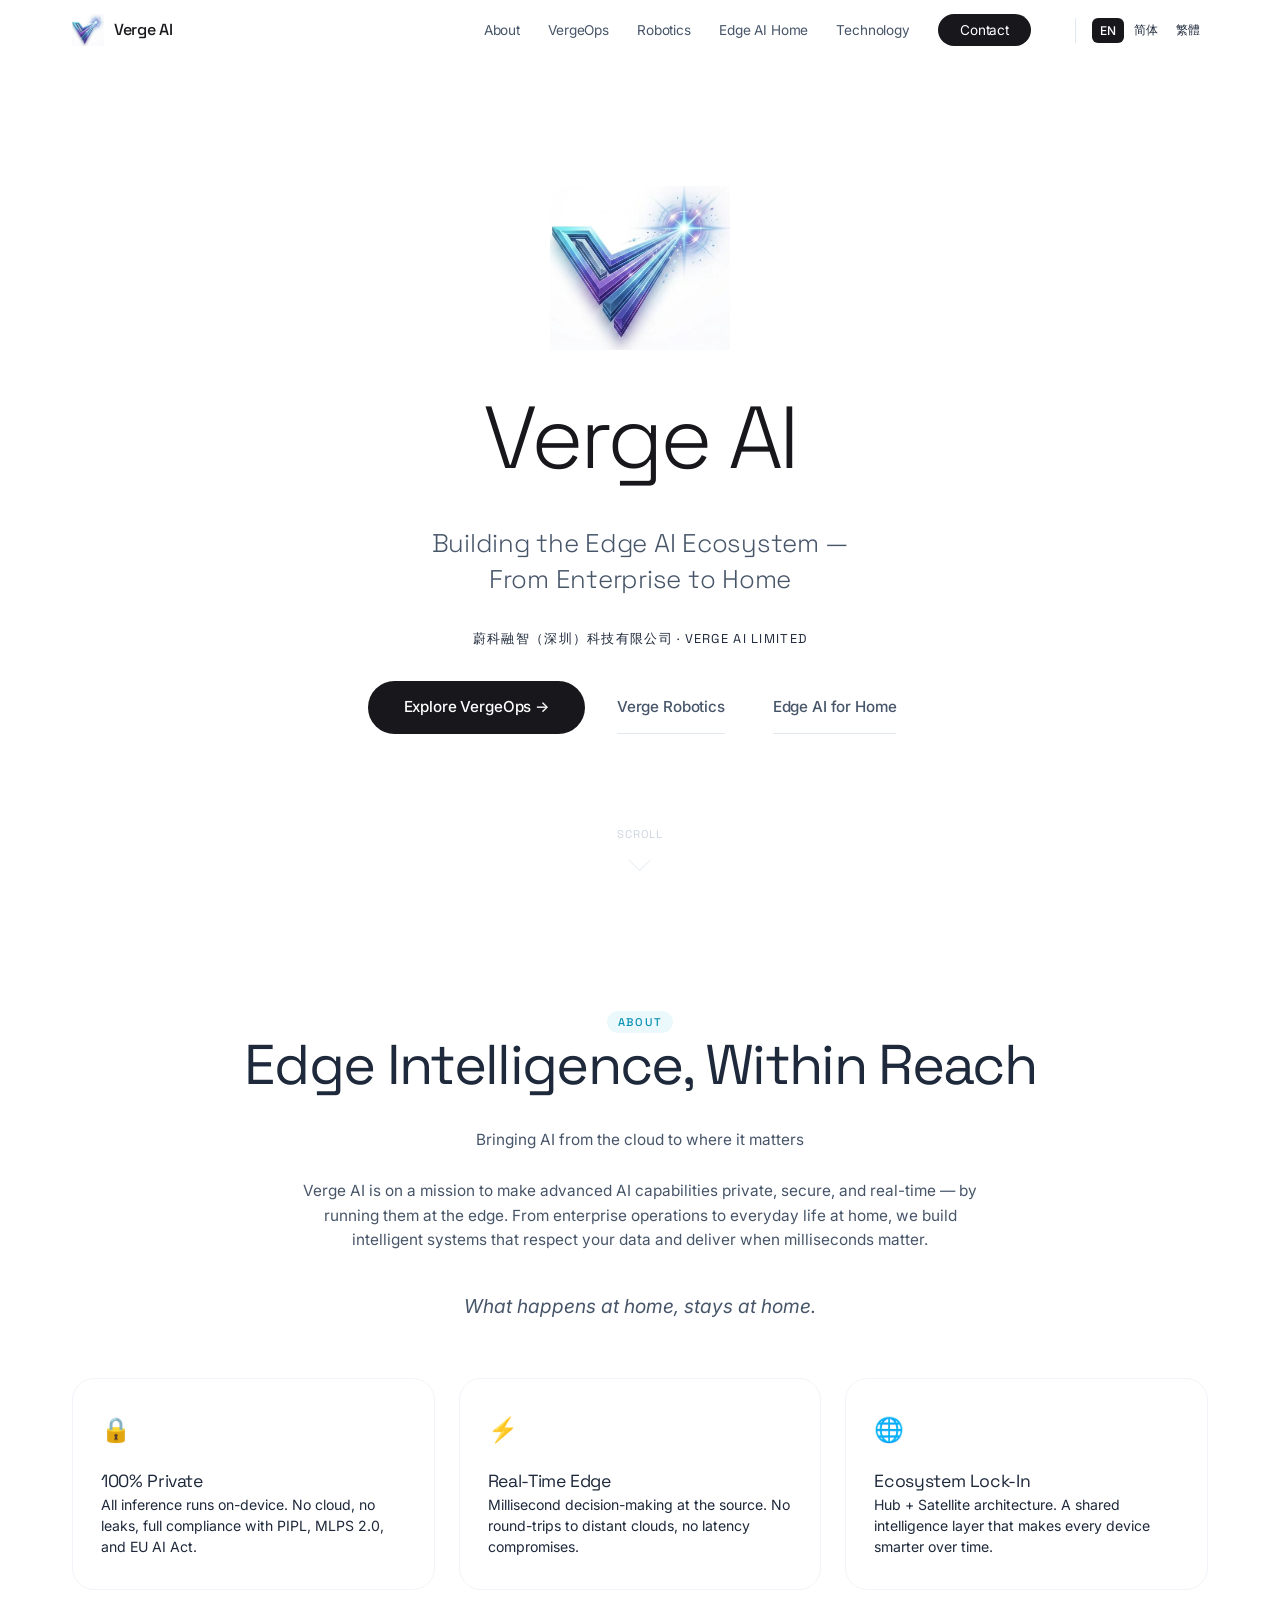
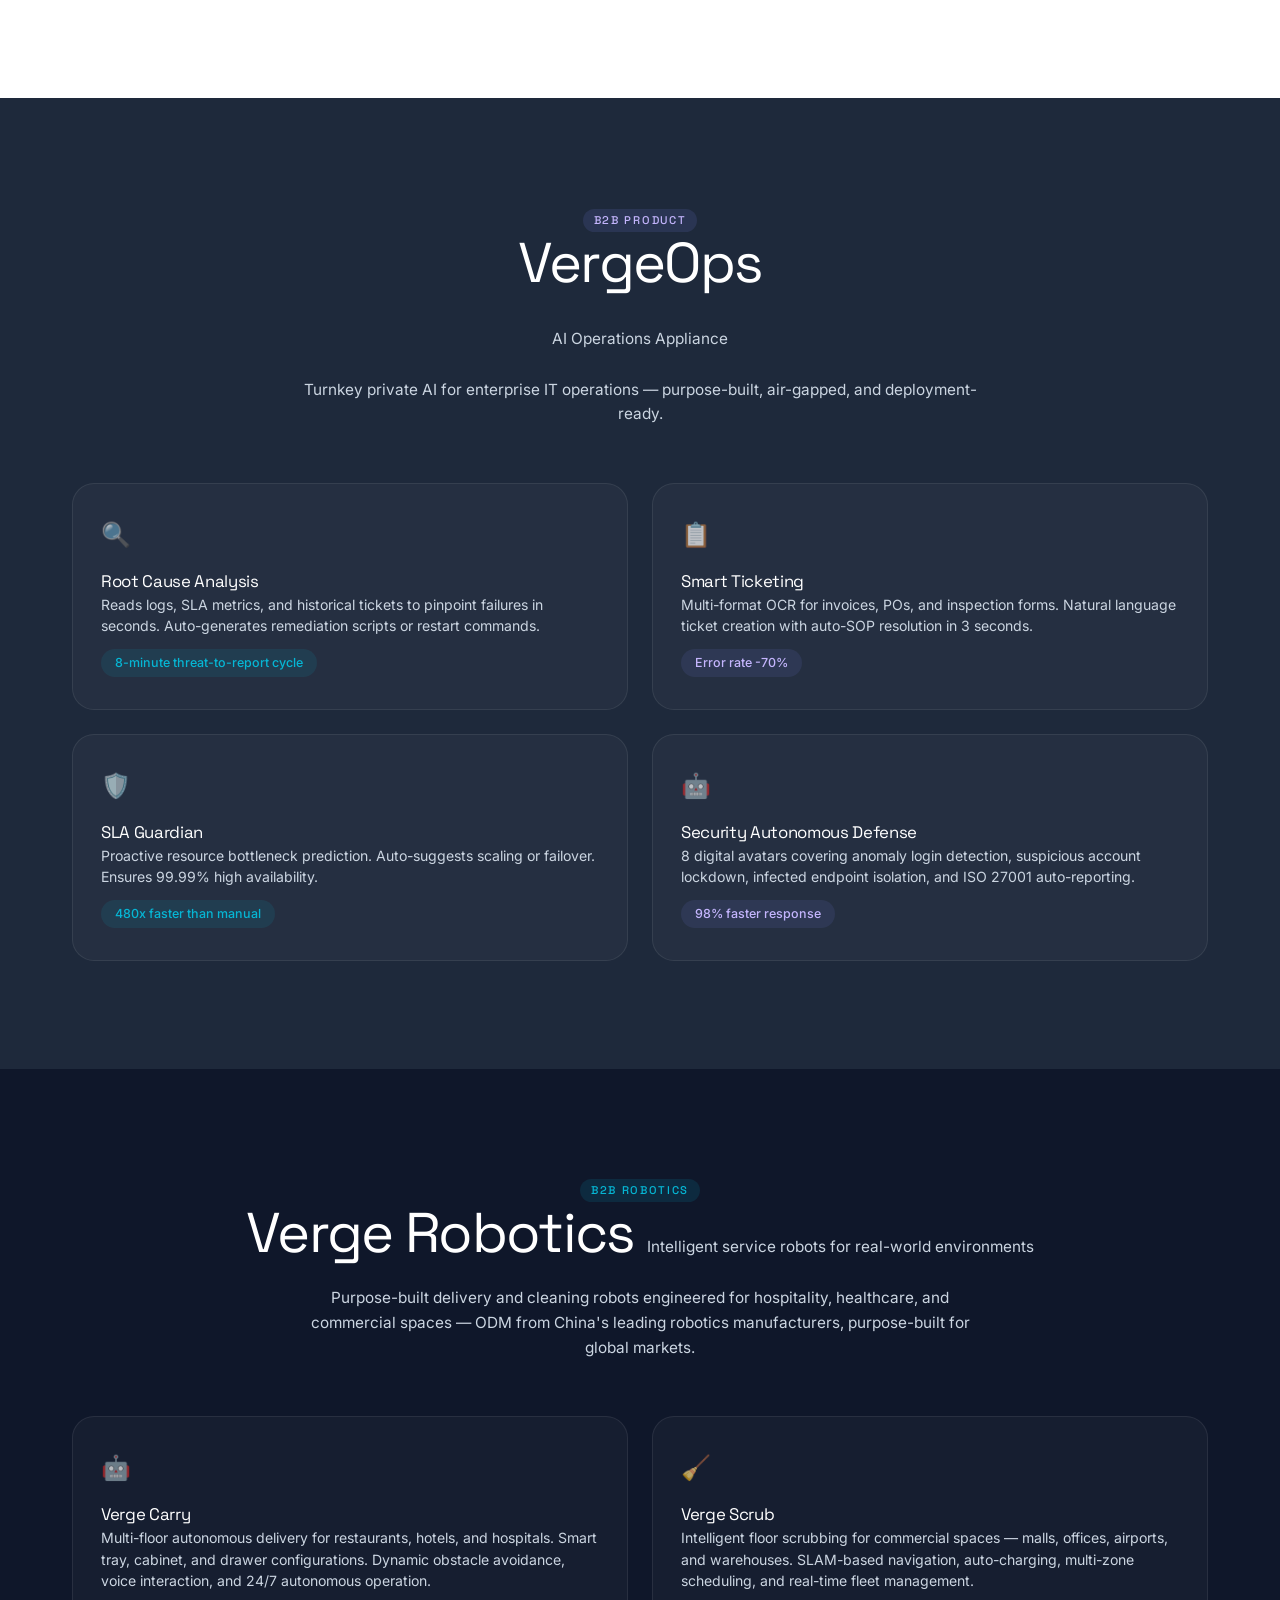
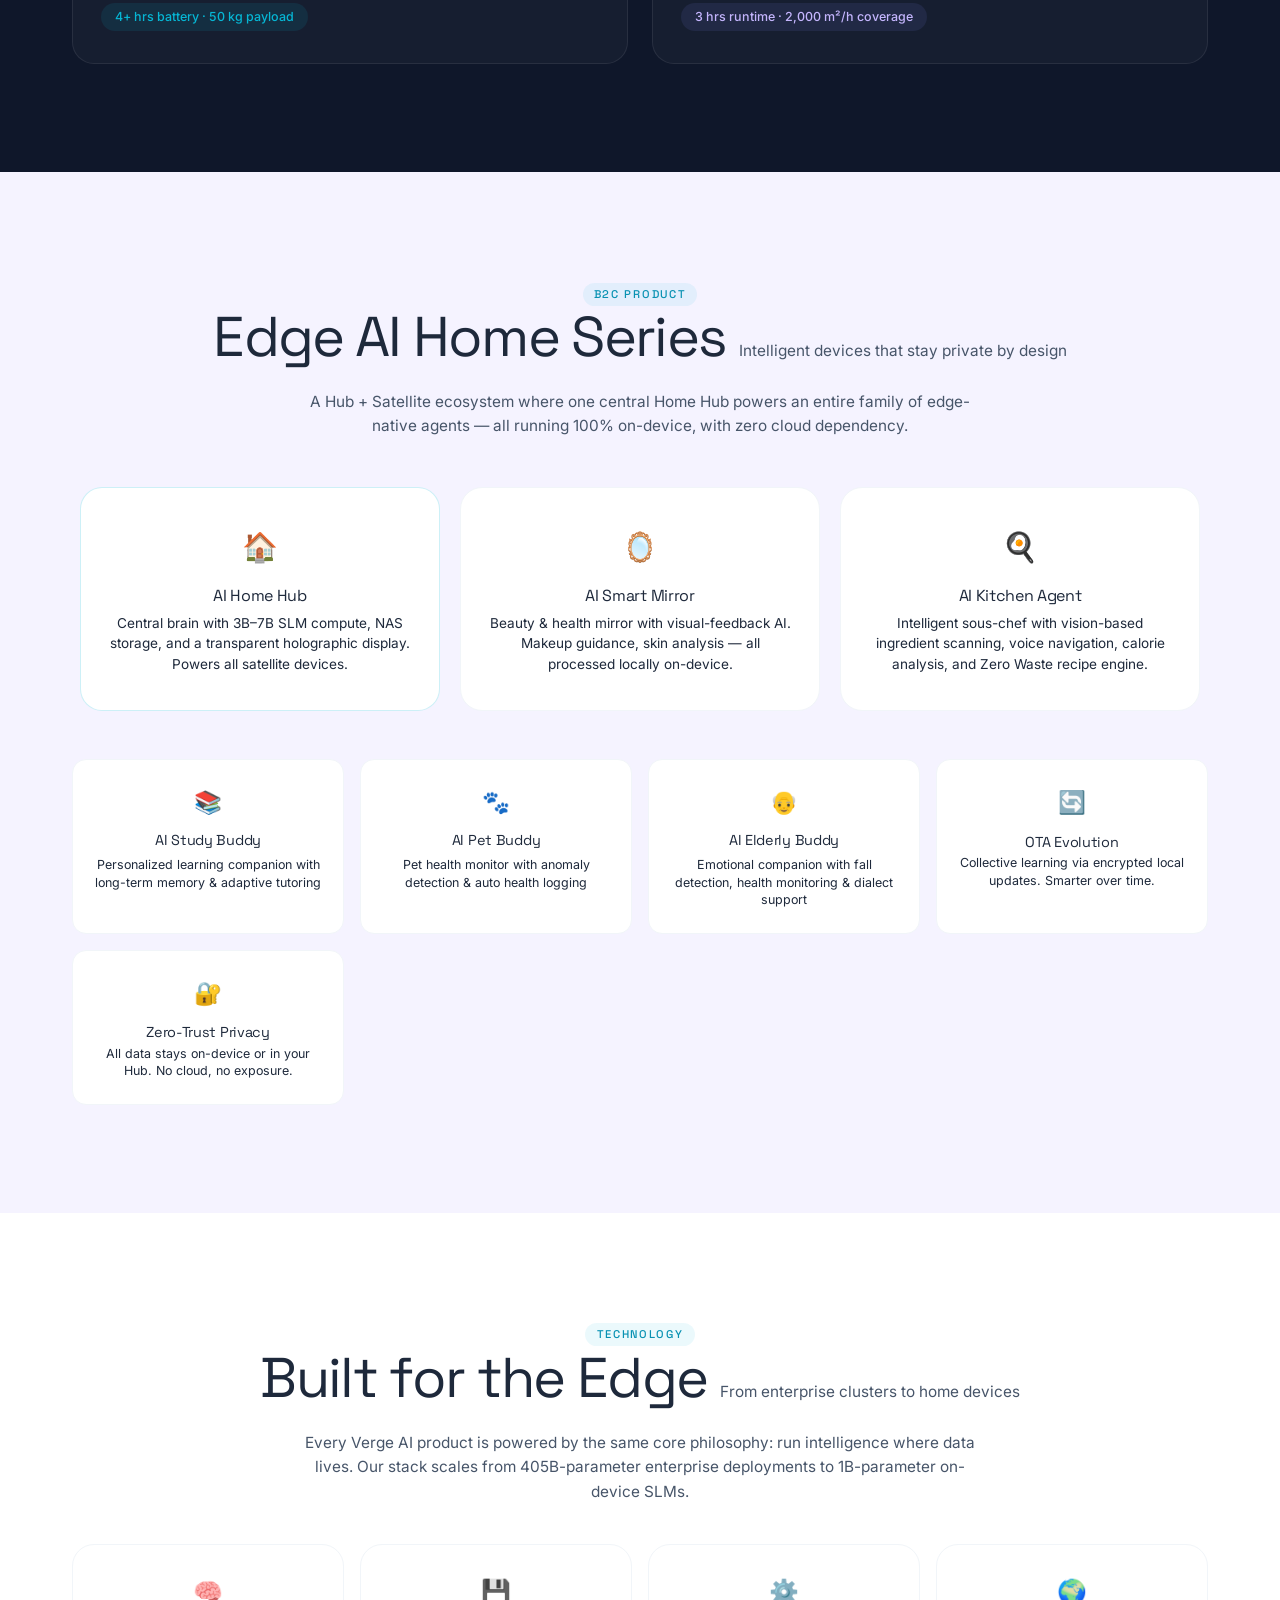
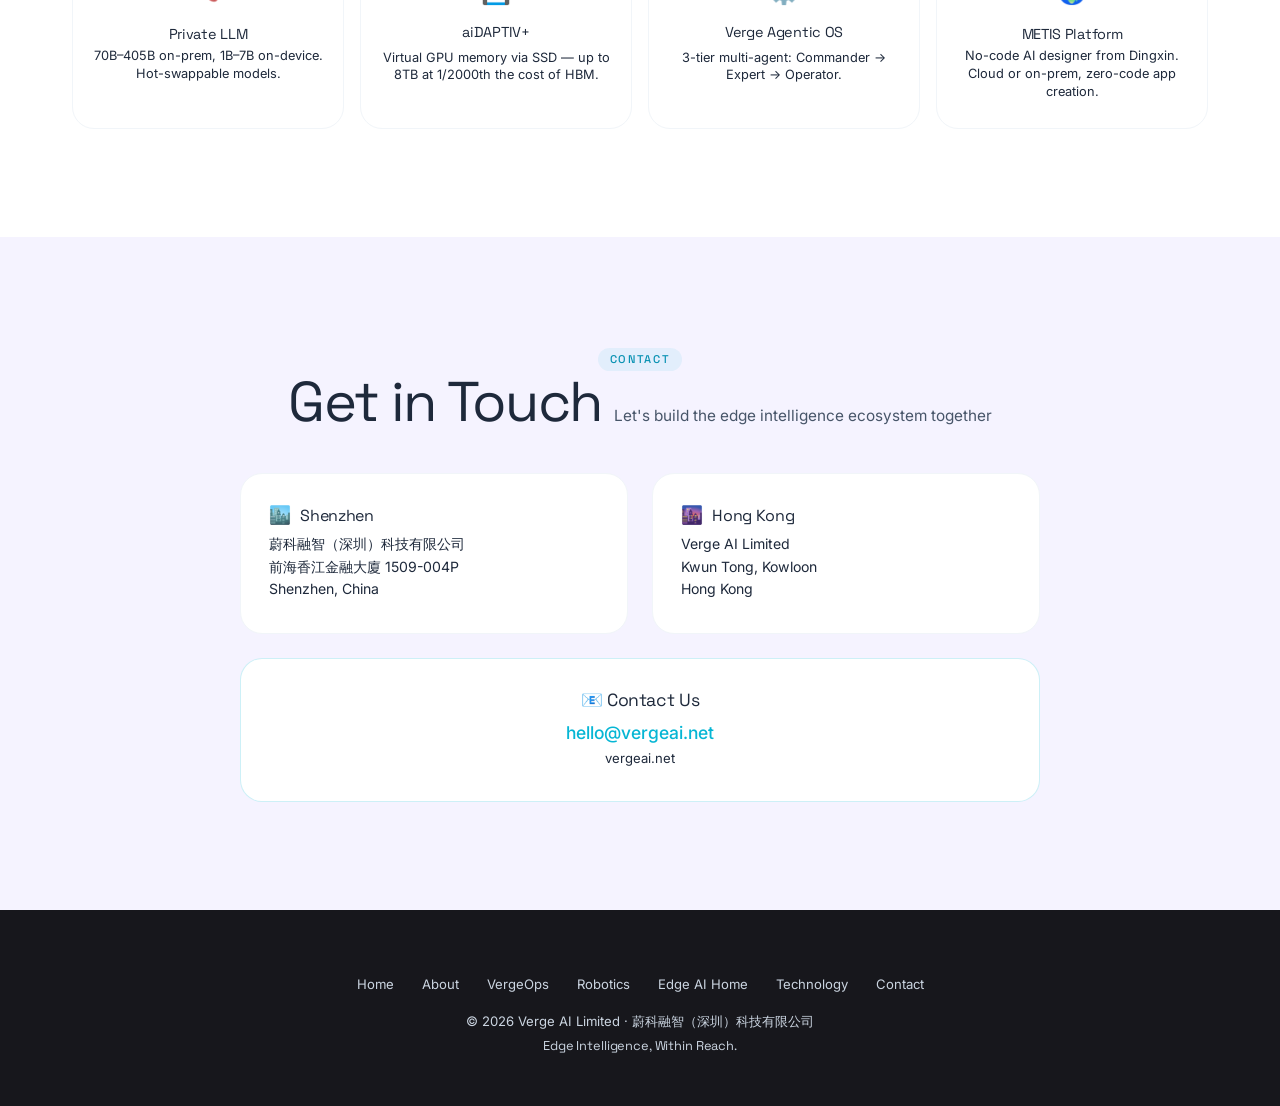
==== commit 2fb30c03: "Add 6 Edge AI product catalogues with trilingual support + clickable product cards - 6 one-page prod" ====
--- a/index.html
+++ b/index.html
@@ -566,44 +566,51 @@
     </div>
 
     <div class="pillars">
-      <div class="pillar featured">
+      <a href="catalogue-home-hub.html" class="pillar featured" style="cursor:pointer;text-decoration:none;display:block">
         <div class="p-icon">🏠</div>
         <h4>AI Home Hub</h4>
         <p data-lang="en" class="d-block">Central brain with 3B–7B SLM compute, NAS storage, and a transparent holographic display. Powers all satellite devices.</p>
         <p data-lang="zh-hans" class="d-block">内置3B–7B SLM算力的家庭大脑，透明全息屏+NAS存储，驱动所有卫星设备。</p>
         <p data-lang="zh-hant" class="d-block">內置3B–7B SLM算力的家庭大腦，透明全息屏+NAS存儲，驅動所有衛星設備。</p>
-      </div>
-      <div class="pillar">
+      </a>
+      <a href="catalogue-smart-mirror.html" class="pillar" style="cursor:pointer;text-decoration:none;display:block">
         <div class="p-icon">🪞</div>
         <h4>AI Smart Mirror</h4>
         <p data-lang="en" class="d-block">Beauty & health mirror with visual-feedback AI. Makeup guidance, skin analysis — all processed locally on-device.</p>
         <p data-lang="zh-hans" class="d-block">美妆健康镜——视觉反馈AI，化妆指导、皮肤分析，全部本地处理。</p>
         <p data-lang="zh-hant" class="d-block">美妝健康鏡——視覺反饋AI，化妝指導、皮膚分析，全部本地處理。</p>
-      </div>
-      <div class="pillar">
+      </a>
+      <a href="catalogue-kitchen-agent.html" class="pillar" style="cursor:pointer;text-decoration:none;display:block">
         <div class="p-icon">🍳</div>
         <h4>AI Kitchen Agent</h4>
         <p data-lang="en" class="d-block">Intelligent sous-chef with vision-based ingredient scanning, voice navigation, calorie analysis, and Zero Waste recipe engine.</p>
         <p data-lang="zh-hans" class="d-block">智能厨房助理——视觉食材扫描、语音导航、热量分析、零浪费食谱引擎。</p>
         <p data-lang="zh-hant" class="d-block">智能廚房助理——視覺食材掃描、語音導航、熱量分析、零浪費食譜引擎。</p>
-      </div>
+      </a>
     </div>
 
     <div class="products-row">
-      <div class="product-card">
+      <a href="catalogue-study-buddy.html" class="product-card" style="cursor:pointer;text-decoration:none;display:block">
         <div class="p-icon">📚</div>
         <h5>AI Study Buddy</h5>
         <p data-lang="en" class="d-block">Personalized learning companion with long-term memory & adaptive tutoring</p>
         <p data-lang="zh-hans" class="d-block">个性化学习伴侣，长期记忆与自适应辅导</p>
         <p data-lang="zh-hant" class="d-block">個性化學習伴侶，長期記憶與自適應輔導</p>
-      </div>
-      <div class="product-card">
+      </a>
+      <a href="catalogue-pet-buddy.html" class="product-card" style="cursor:pointer;text-decoration:none;display:block">
         <div class="p-icon">🐾</div>
         <h5>AI Pet Buddy</h5>
         <p data-lang="en" class="d-block">Pet health monitor with anomaly detection & auto health logging</p>
         <p data-lang="zh-hans" class="d-block">宠物健康监测，异常检测与自动健康日志</p>
         <p data-lang="zh-hant" class="d-block">寵物健康監測，異常檢測與自動健康日誌</p>
-      </div>
+      </a>
+      <a href="catalogue-elderly-buddy.html" class="product-card" style="cursor:pointer;text-decoration:none;display:block">
+        <div class="p-icon">👴</div>
+        <h5>AI Elderly Buddy</h5>
+        <p data-lang="en" class="d-block">Emotional companion with fall detection, health monitoring & dialect support</p>
+        <p data-lang="zh-hans" class="d-block">银发守护智能体，跌倒检测+健康监测+方言陪伴</p>
+        <p data-lang="zh-hant" class="d-block">銀髮守護智能體，跌倒檢測+健康監測+方言陪伴</p>
+      </a>
       <div class="product-card">
         <div class="p-icon">🔄</div>
         <h5 data-lang="en">OTA Evolution</h5>
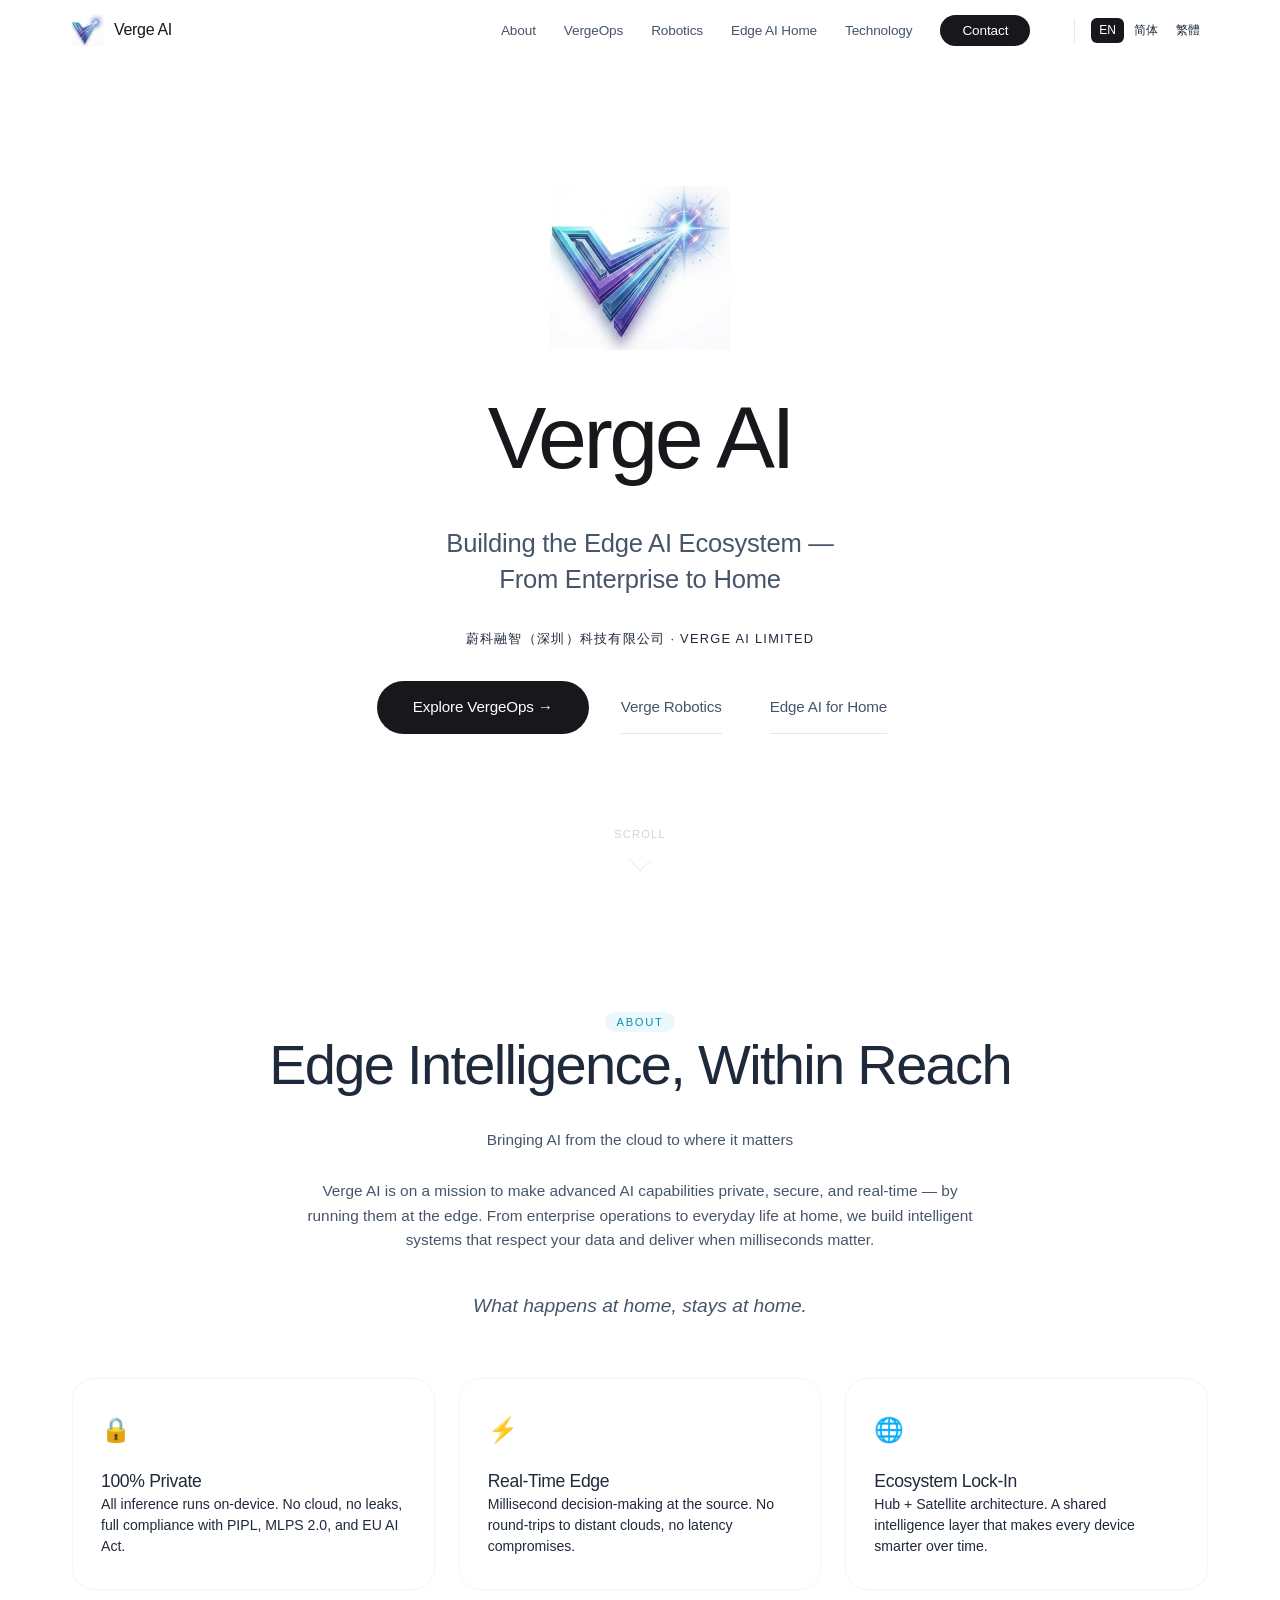
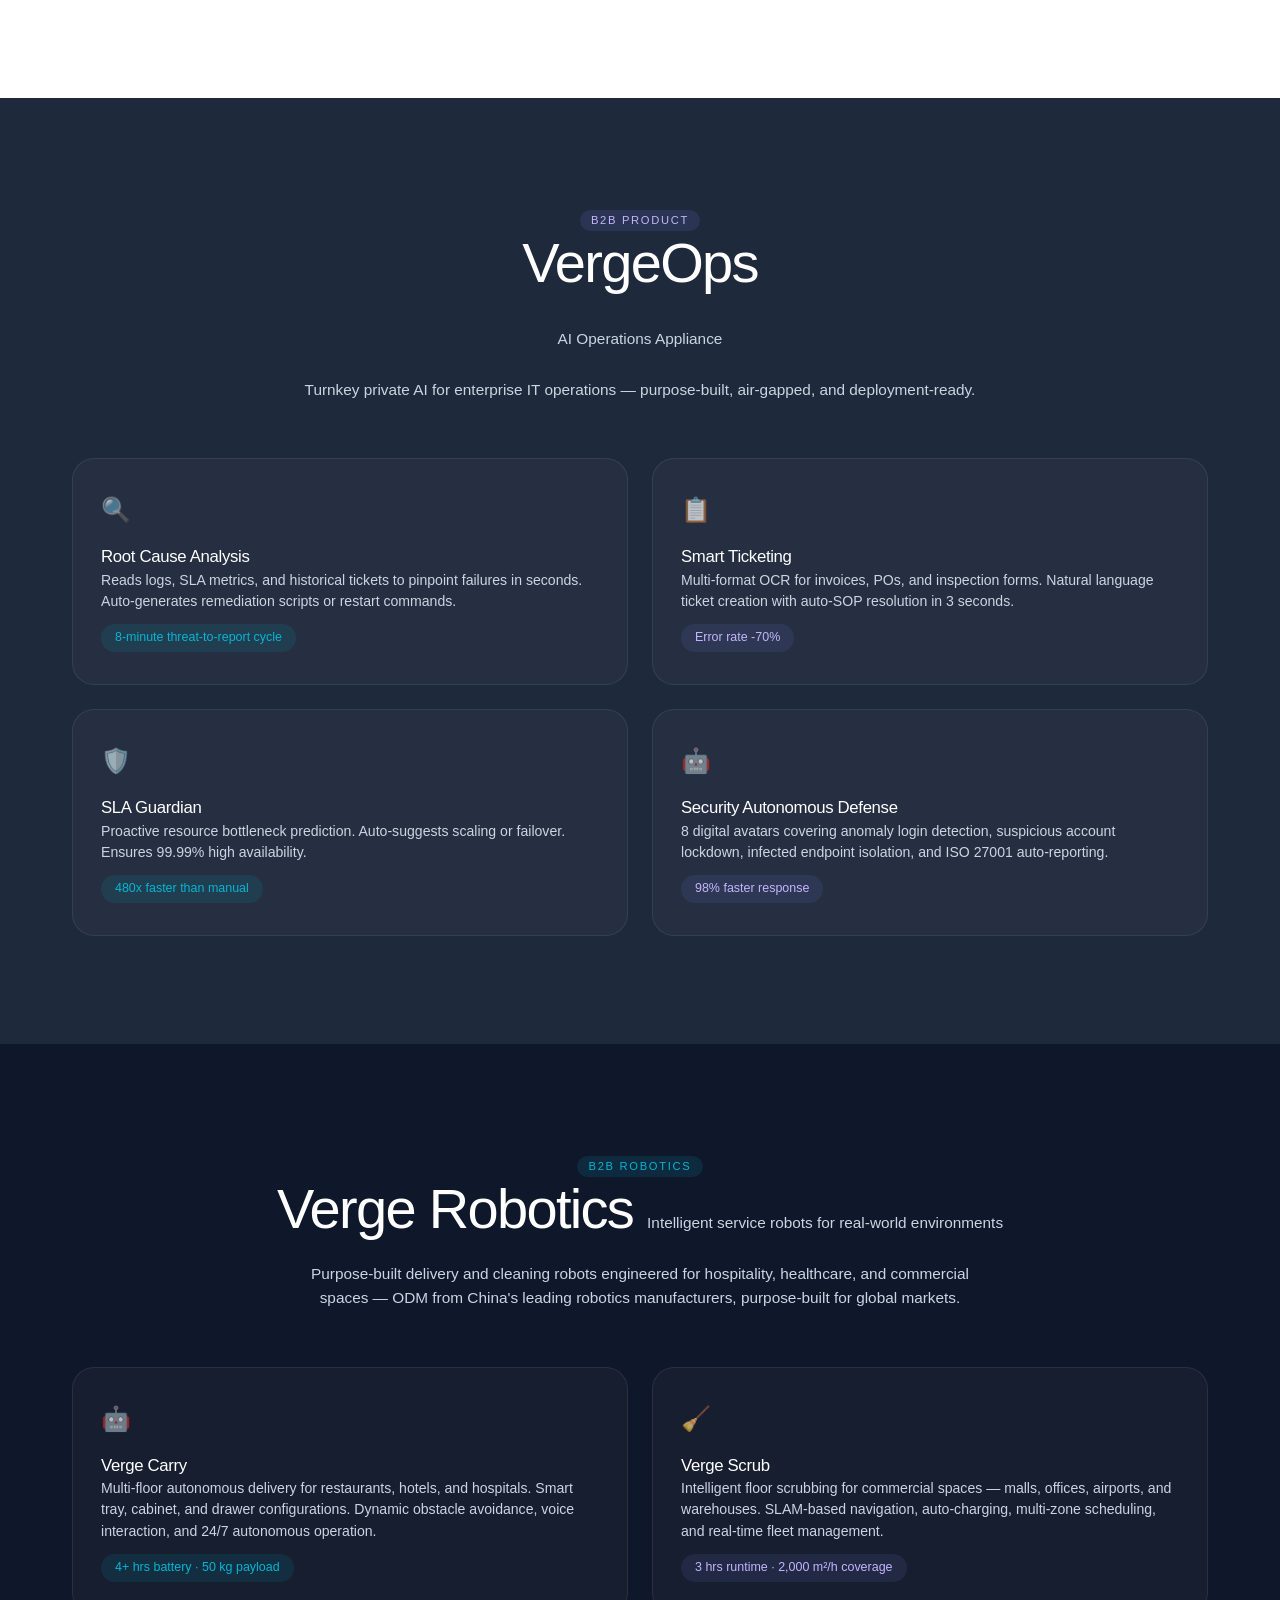
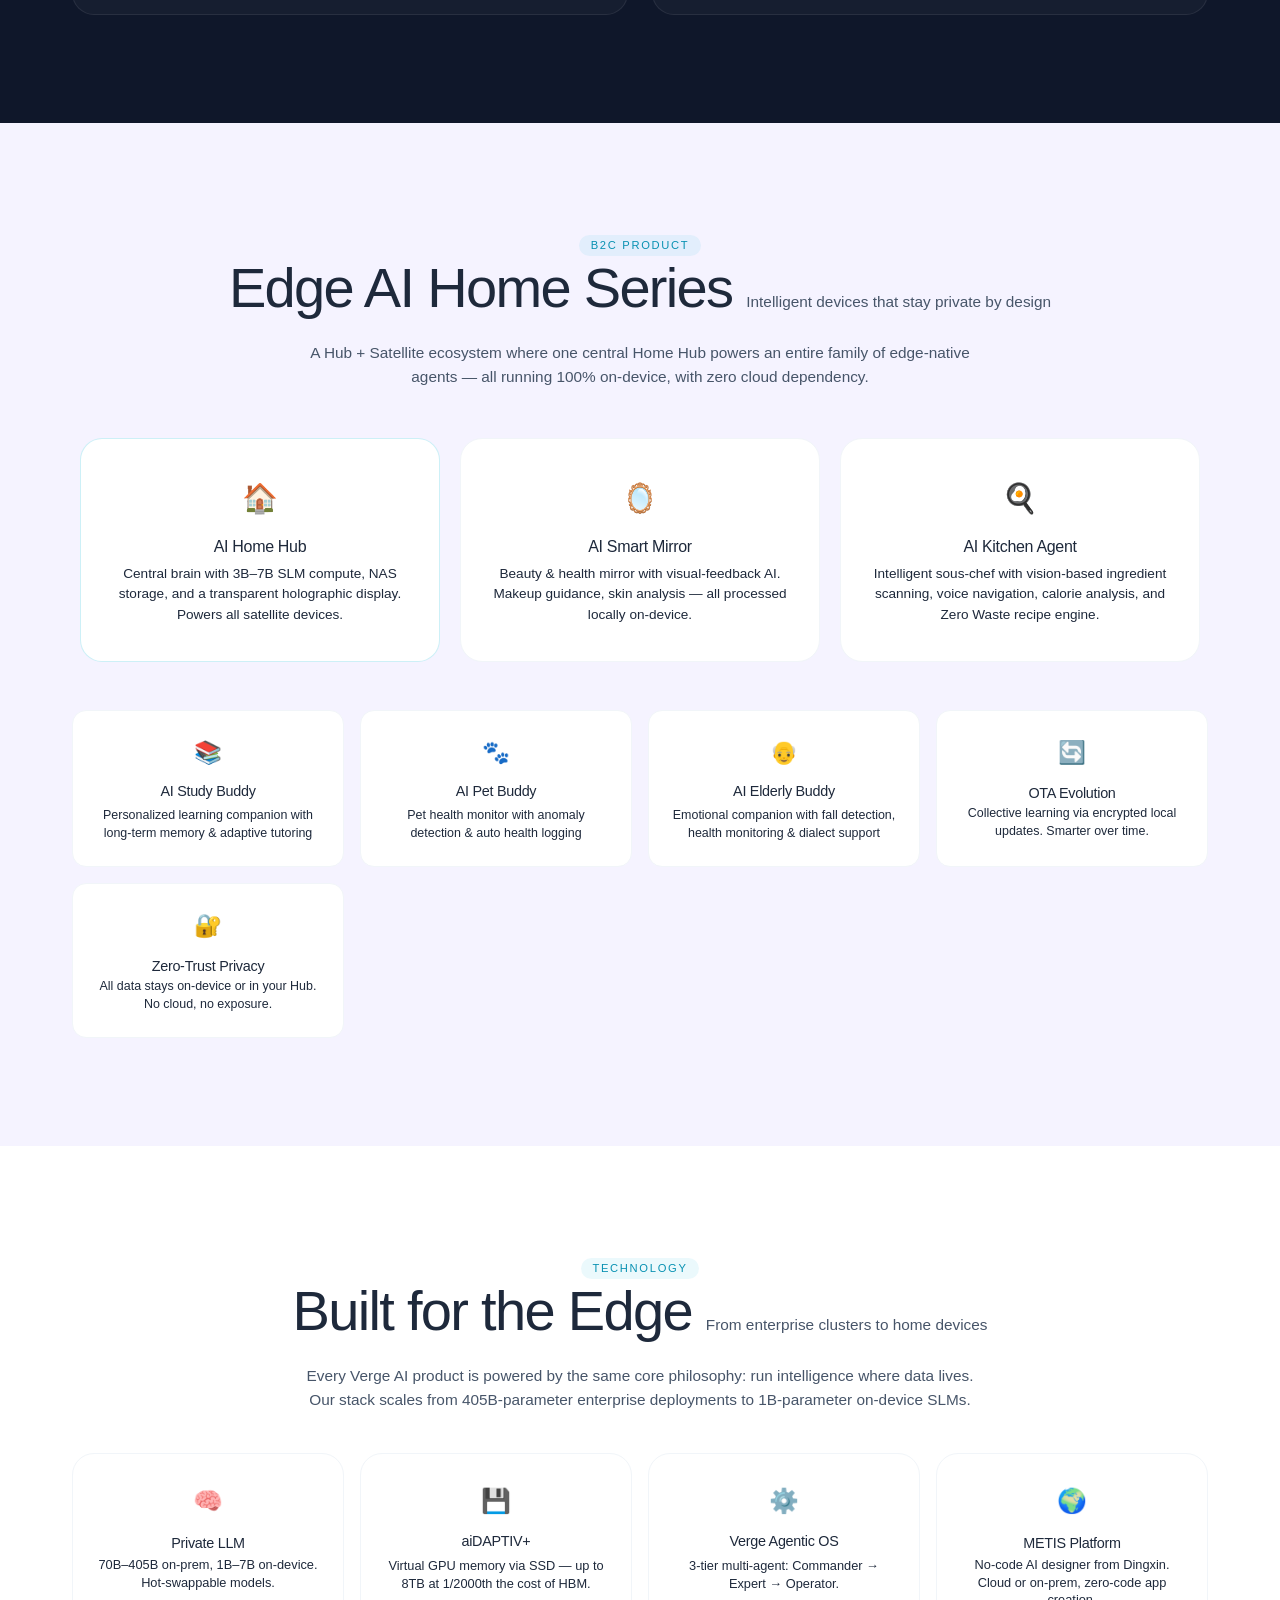
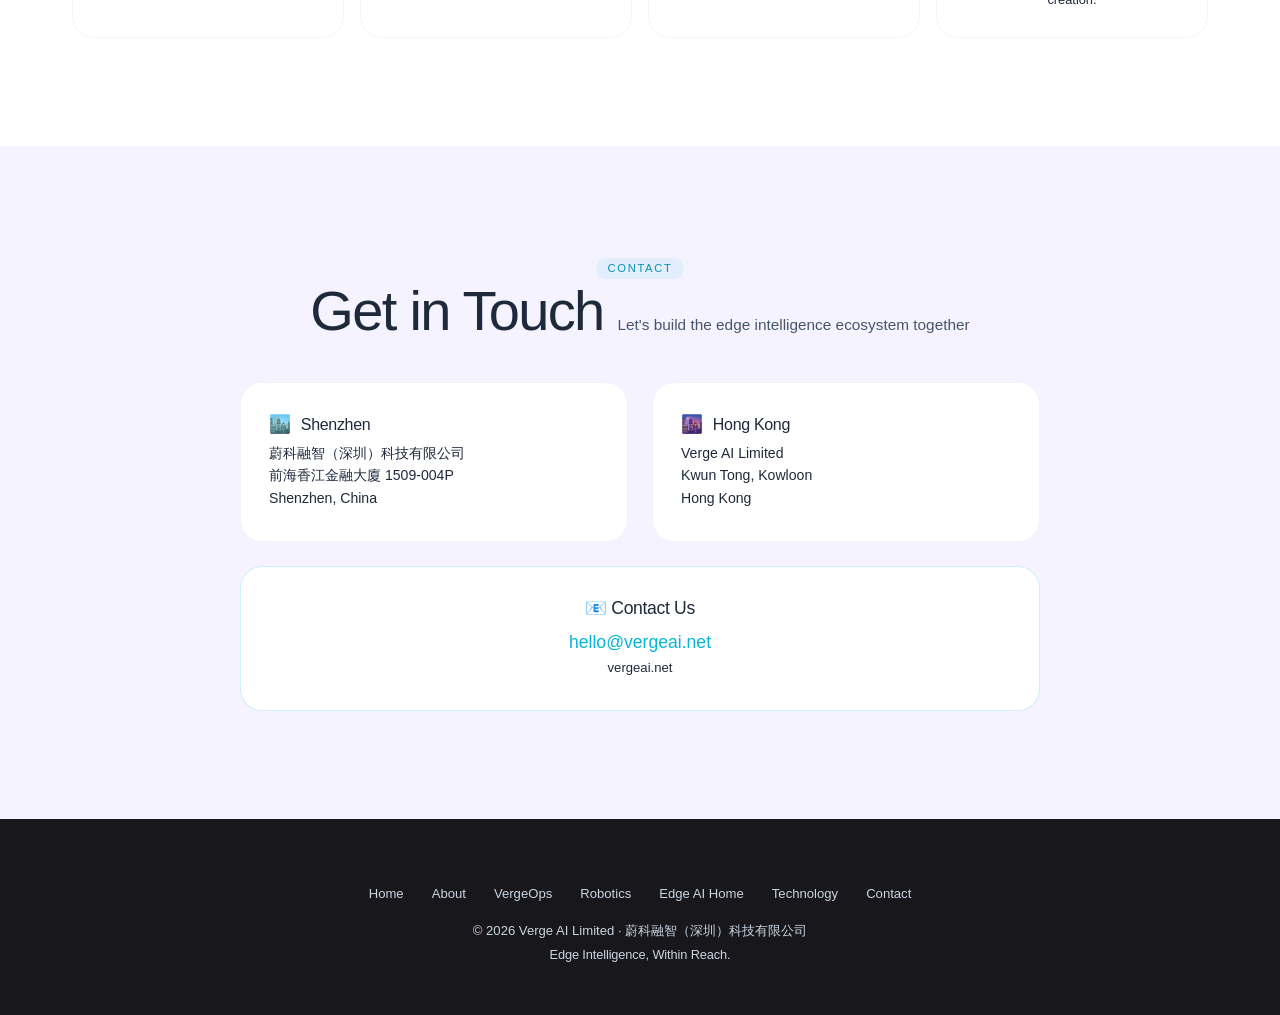
==== commit 869f50a8: "self-host Google Fonts, fix GFW-blocked resources, update URLs to www.vergeai.net" ====
--- a/index.html
+++ b/index.html
@@ -9,27 +9,26 @@
 <meta name="keywords" content="Verge AI, 蔚科融智, Edge AI, AI appliance, LLM, private AI, edge computing, AI operations, VergeOps, Shenzhen AI company">
 <meta name="author" content="Verge AI Limited / 蔚科融智（深圳）科技有限公司">
 <!-- Canonical URL -->
-<link rel="canonical" href="https://vergeai.net/">
+<link rel="canonical" href="https://www.vergeai.net/">
 <!-- Open Graph -->
 <meta property="og:type" content="website">
-<meta property="og:url" content="https://vergeai.net/">
+<meta property="og:url" content="https://www.vergeai.net/">
 <meta property="og:site_name" content="Verge AI">
 <meta property="og:title" content="Verge AI — Edge Intelligence, Within Reach">
 <meta property="og:description" content="Building the Edge AI Ecosystem — From Enterprise to Home. VergeOps AI appliance and Edge AI products.">
-<meta property="og:image" content="https://vergeai.net/logo.png">
+<meta property="og:image" content="https://www.vergeai.net/logo.png">
 <meta property="og:locale" content="en_US">
 <!-- Twitter Card -->
 <meta name="twitter:card" content="summary_large_image">
 <meta name="twitter:title" content="Verge AI — Edge Intelligence, Within Reach">
 <meta name="twitter:description" content="Building the Edge AI Ecosystem — From Enterprise to Home. VergeOps AI appliance and Edge AI products.">
-<meta name="twitter:image" content="https://vergeai.net/logo.png">
+<meta name="twitter:image" content="https://www.vergeai.net/logo.png">
 <!-- hreflang for trilingual site -->
-<link rel="alternate" hreflang="en" href="https://vergeai.net/">
-<link rel="alternate" hreflang="zh-Hans" href="https://vergeai.net/">
-<link rel="alternate" hreflang="zh-Hant" href="https://vergeai.net/">
-<link rel="alternate" hreflang="x-default" href="https://vergeai.net/">
-<link rel="preconnect" href="https://fonts.googleapis.com">
-<link href="https://fonts.googleapis.com/css2?family=Space+Grotesk:wght@300;400;500;600;700&family=Inter:wght@300;400;500;600;700&display=swap" rel="stylesheet">
+<link rel="alternate" hreflang="en" href="https://www.vergeai.net/">
+<link rel="alternate" hreflang="zh-Hans" href="https://www.vergeai.net/">
+<link rel="alternate" hreflang="zh-Hant" href="https://www.vergeai.net/">
+<link rel="alternate" hreflang="x-default" href="https://www.vergeai.net/">
+<link rel="stylesheet" href="fonts/fonts-local.css">
 <!-- JSON-LD Structured Data -->
 <script type="application/ld+json">
 {
@@ -37,8 +36,8 @@
   "@type": "Organization",
   "name": "Verge AI",
   "alternateName": ["蔚科融智（深圳）科技有限公司", "Verge AI Limited"],
-  "url": "https://vergeai.net/",
-  "logo": "https://vergeai.net/logo.png",
+  "url": "https://www.vergeai.net/",
+  "logo": "https://www.vergeai.net/logo.png",
   "description": "Building the Edge AI Ecosystem — from Enterprise VergeOps AI appliance to home Edge AI products. 100% private, real-time edge intelligence.",
   "foundingDate": "2026-03-26",
   "address": [
--- a/fonts/fonts-local.css
+++ b/fonts/fonts-local.css
@@ -0,0 +1,70 @@
+@font-face {
+  font-family: 'Inter';
+  font-style: normal;
+  font-weight: 300;
+  font-display: swap;
+  src: url(./UcCO3FwrK3iLTeHuS_nVMrMxCp50SjIw2boKoduKmMEVuOKfMZg.ttf) format('truetype');
+}
+@font-face {
+  font-family: 'Inter';
+  font-style: normal;
+  font-weight: 400;
+  font-display: swap;
+  src: url(./fonts/UcCO3FwrK3iLTeHuS_nVMrMxCp50SjIw2boKoduKmMEVuLyfMZg.ttf) format('truetype');
+}
+@font-face {
+  font-family: 'Inter';
+  font-style: normal;
+  font-weight: 500;
+  font-display: swap;
+  src: url(./fonts/UcCO3FwrK3iLTeHuS_nVMrMxCp50SjIw2boKoduKmMEVuI6fMZg.ttf) format('truetype');
+}
+@font-face {
+  font-family: 'Inter';
+  font-style: normal;
+  font-weight: 600;
+  font-display: swap;
+  src: url(./fonts/UcCO3FwrK3iLTeHuS_nVMrMxCp50SjIw2boKoduKmMEVuGKYMZg.ttf) format('truetype');
+}
+@font-face {
+  font-family: 'Inter';
+  font-style: normal;
+  font-weight: 700;
+  font-display: swap;
+  src: url(./fonts/UcCO3FwrK3iLTeHuS_nVMrMxCp50SjIw2boKoduKmMEVuFuYMZg.ttf) format('truetype');
+}
+@font-face {
+  font-family: 'Space Grotesk';
+  font-style: normal;
+  font-weight: 300;
+  font-display: swap;
+  src: url(./fonts/V8mQoQDjQSkFtoMM3T6r8E7mF71Q-gOoraIAEj62UUsj.ttf) format('truetype');
+}
+@font-face {
+  font-family: 'Space Grotesk';
+  font-style: normal;
+  font-weight: 400;
+  font-display: swap;
+  src: url(./fonts/V8mQoQDjQSkFtoMM3T6r8E7mF71Q-gOoraIAEj7oUUsj.ttf) format('truetype');
+}
+@font-face {
+  font-family: 'Space Grotesk';
+  font-style: normal;
+  font-weight: 500;
+  font-display: swap;
+  src: url(./fonts/V8mQoQDjQSkFtoMM3T6r8E7mF71Q-gOoraIAEj7aUUsj.ttf) format('truetype');
+}
+@font-face {
+  font-family: 'Space Grotesk';
+  font-style: normal;
+  font-weight: 600;
+  font-display: swap;
+  src: url(./fonts/V8mQoQDjQSkFtoMM3T6r8E7mF71Q-gOoraIAEj42Vksj.ttf) format('truetype');
+}
+@font-face {
+  font-family: 'Space Grotesk';
+  font-style: normal;
+  font-weight: 700;
+  font-display: swap;
+  src: url(./fonts/V8mQoQDjQSkFtoMM3T6r8E7mF71Q-gOoraIAEj4PVksj.ttf) format('truetype');
+}
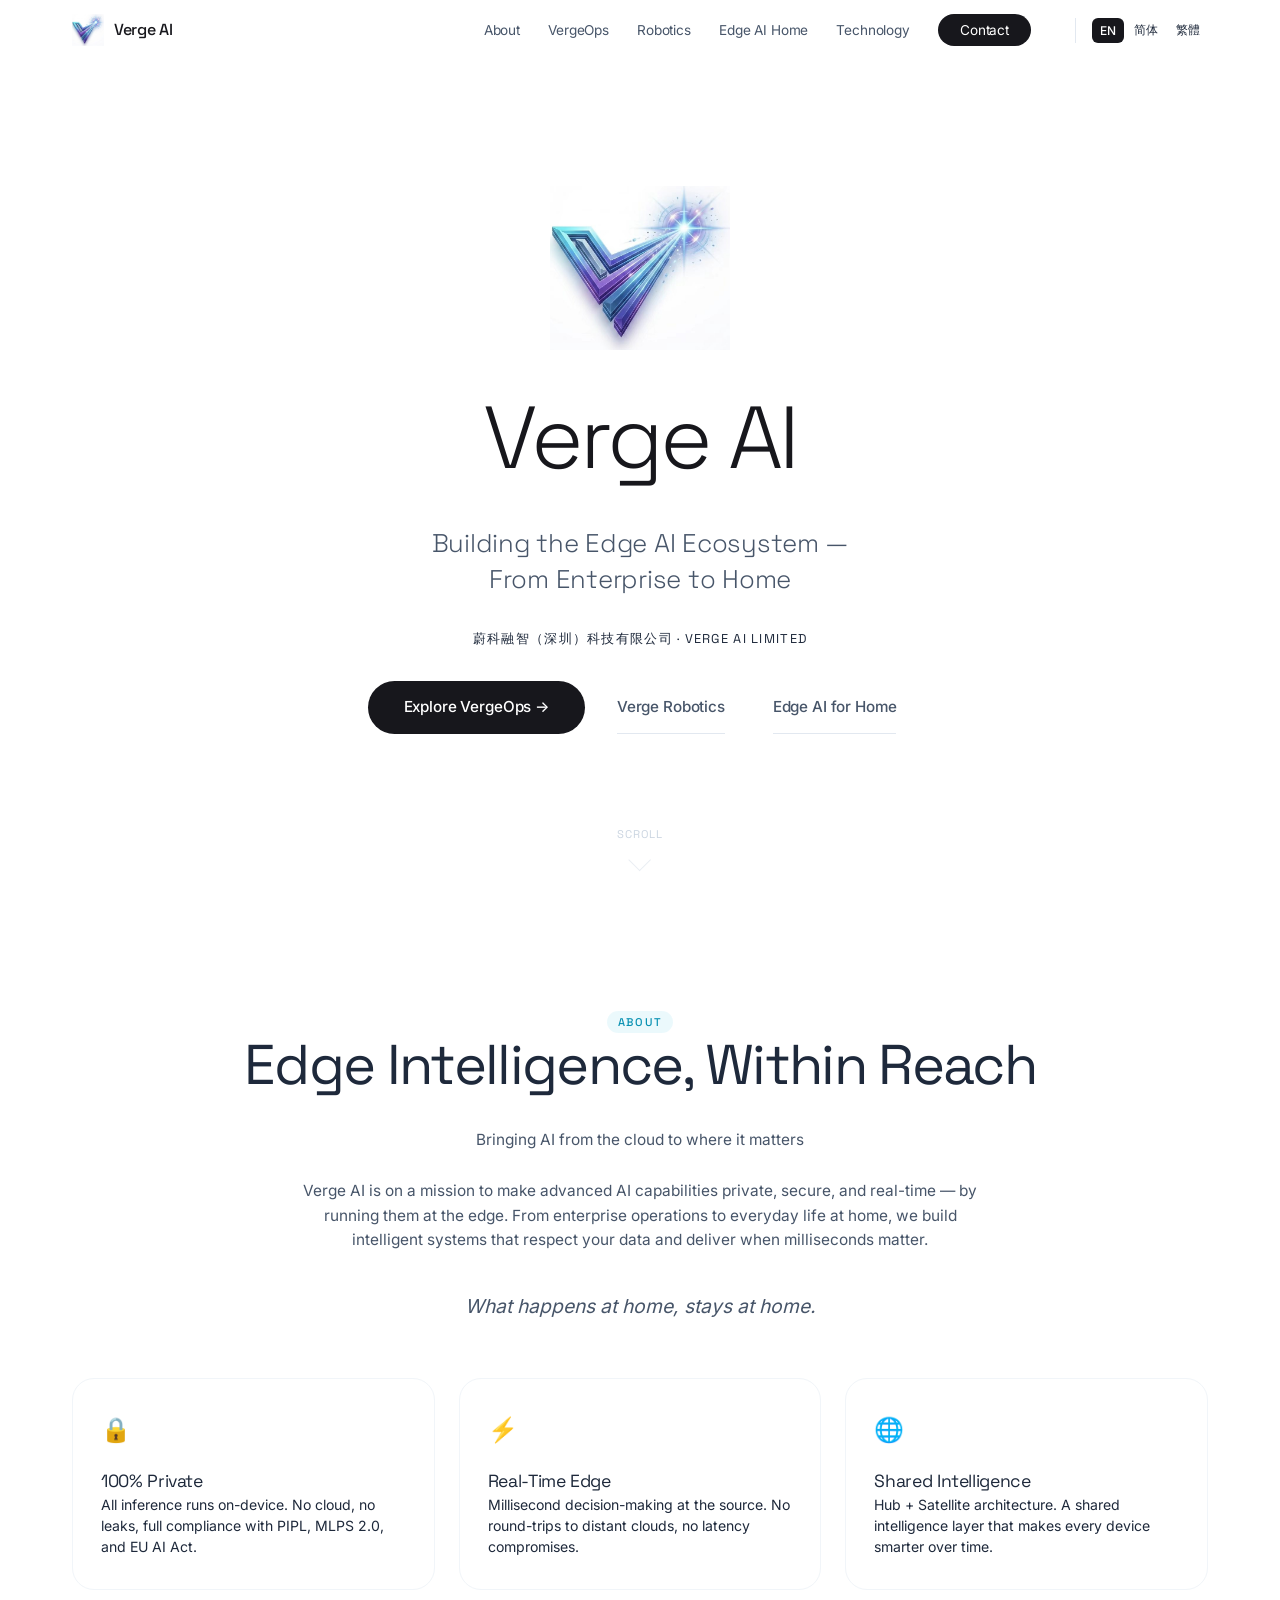
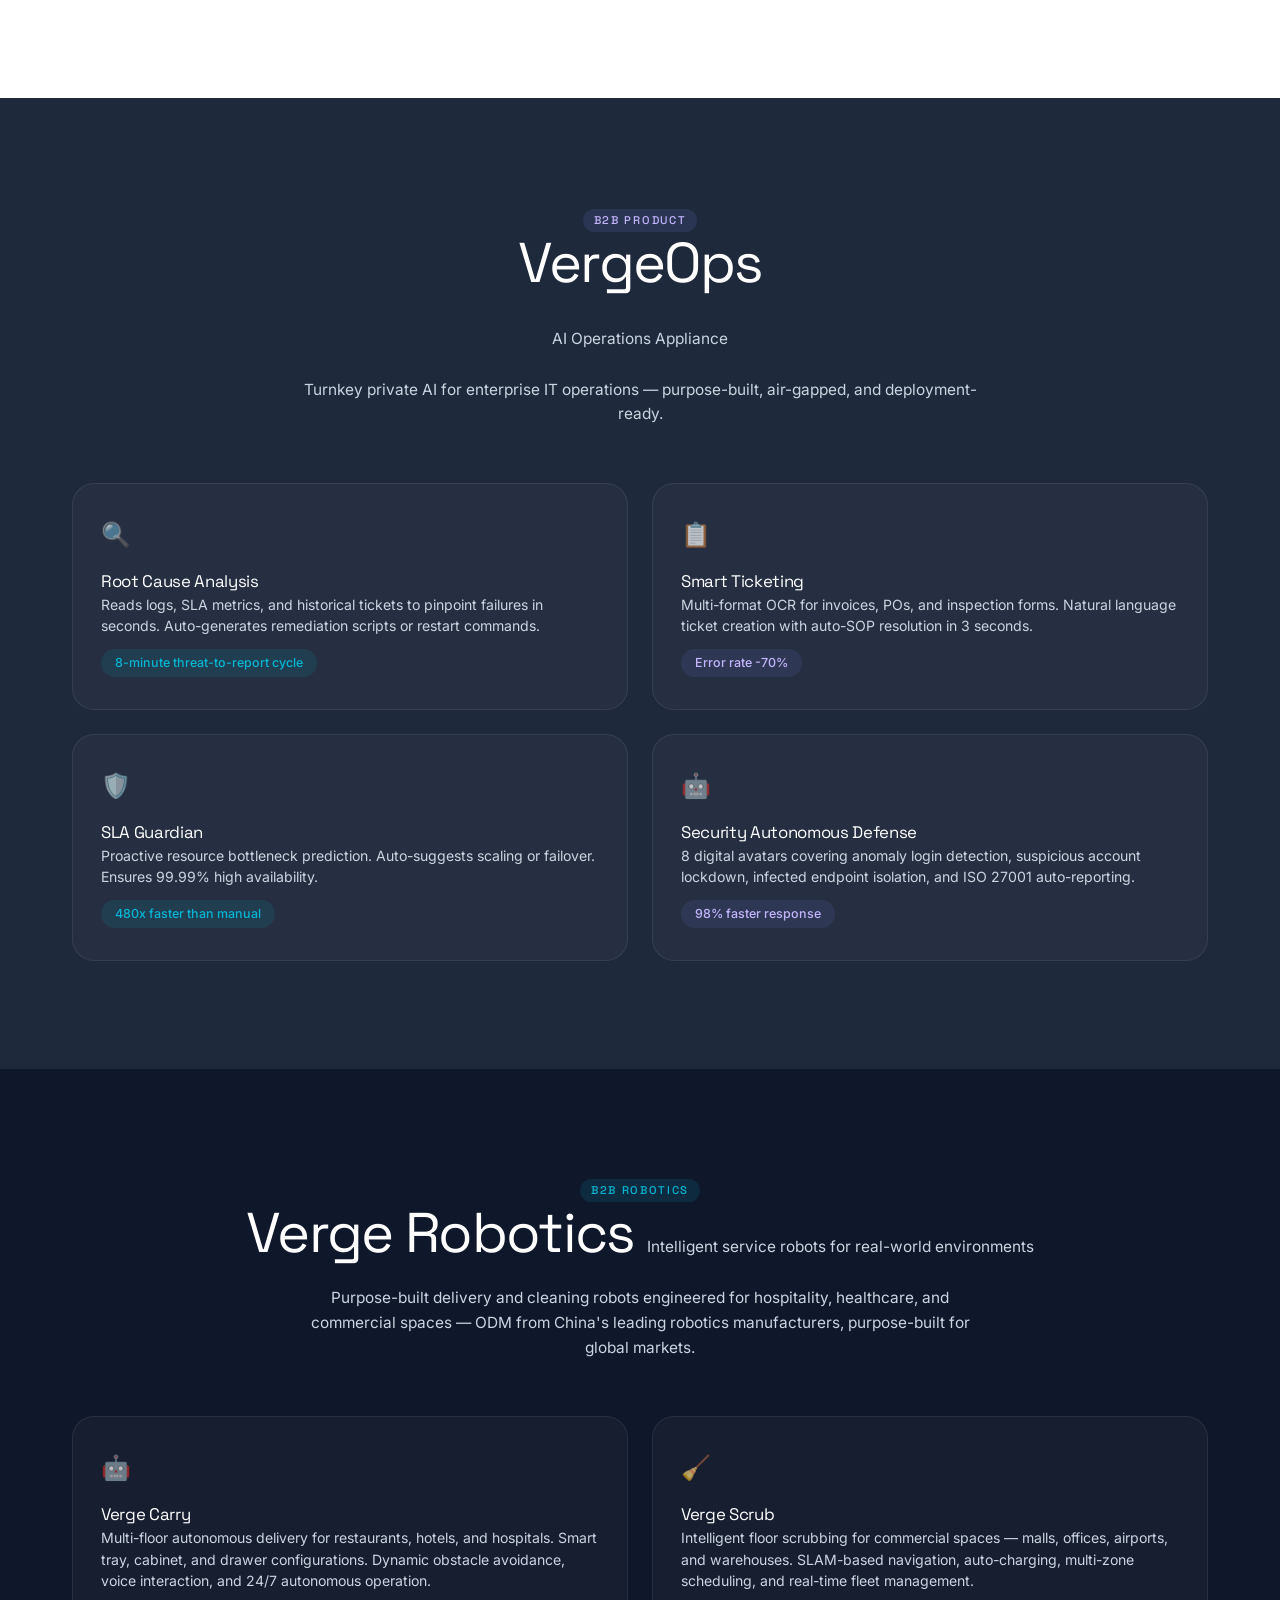
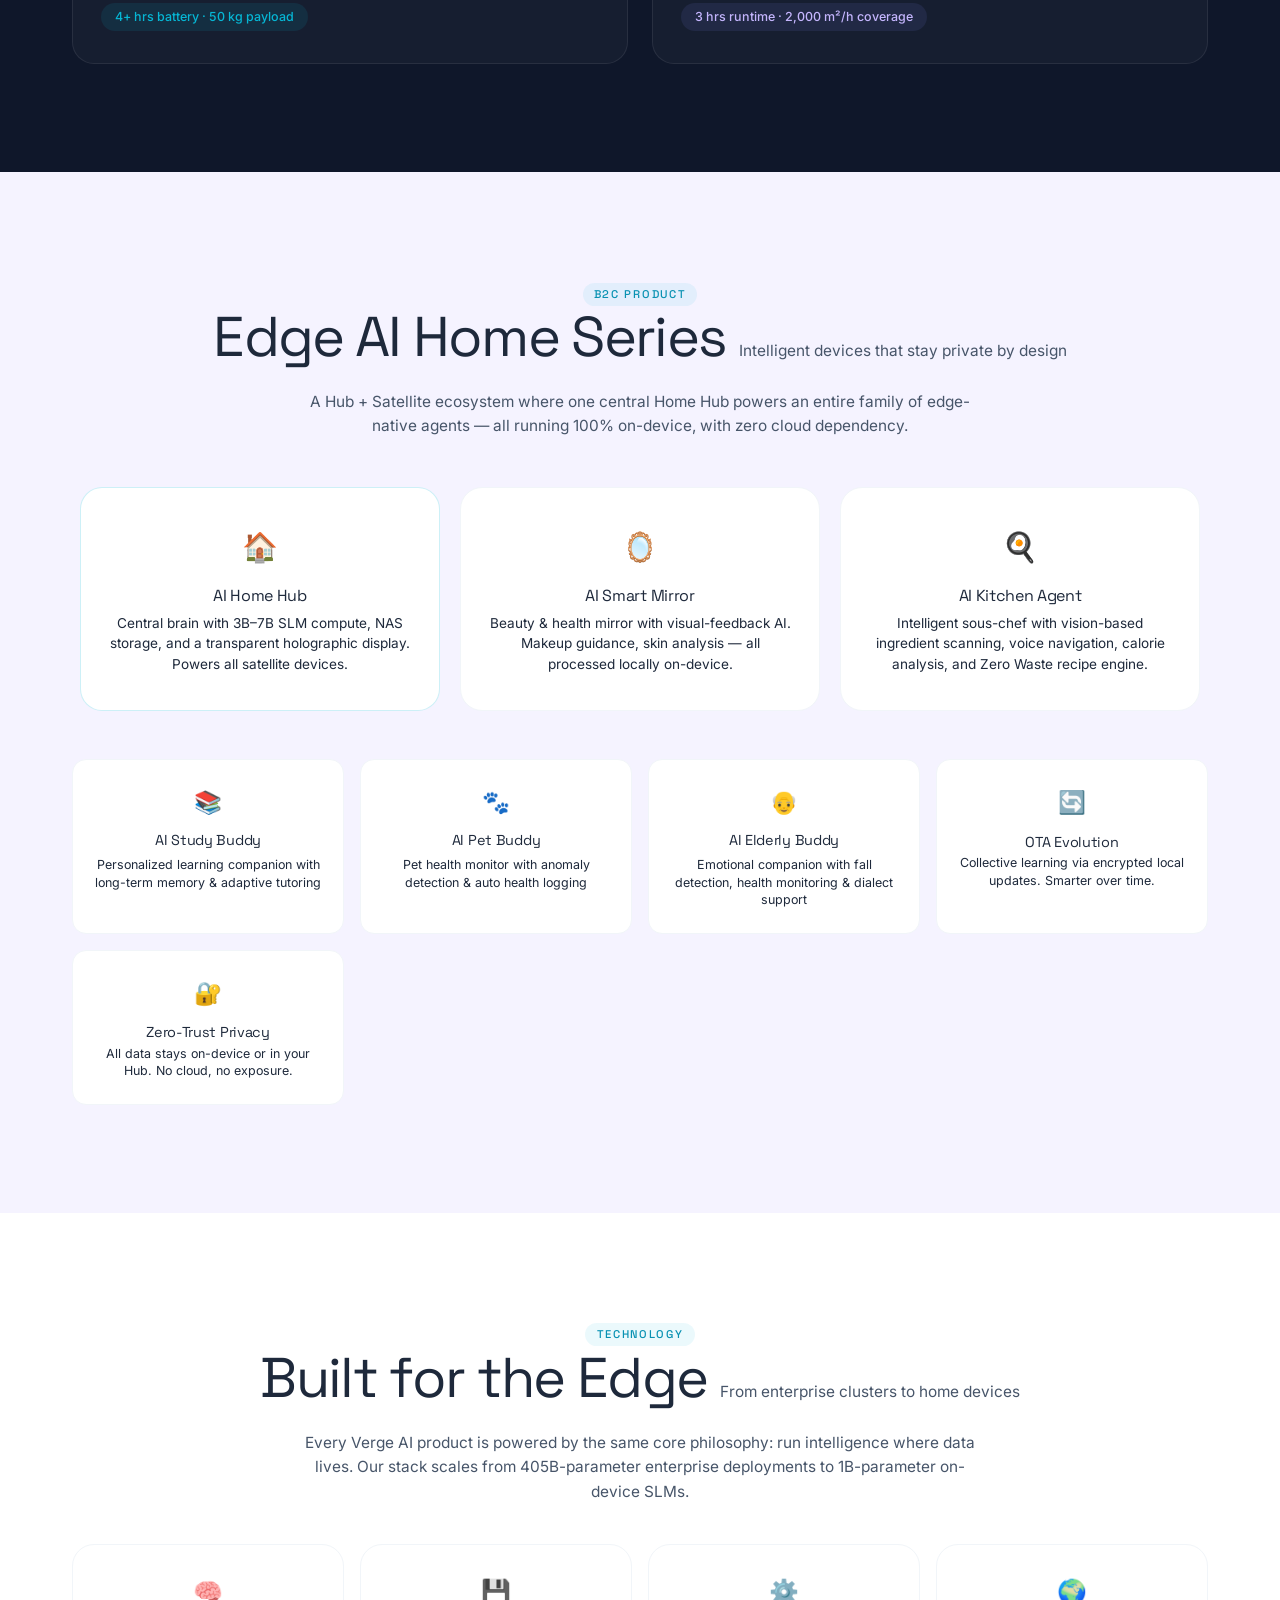
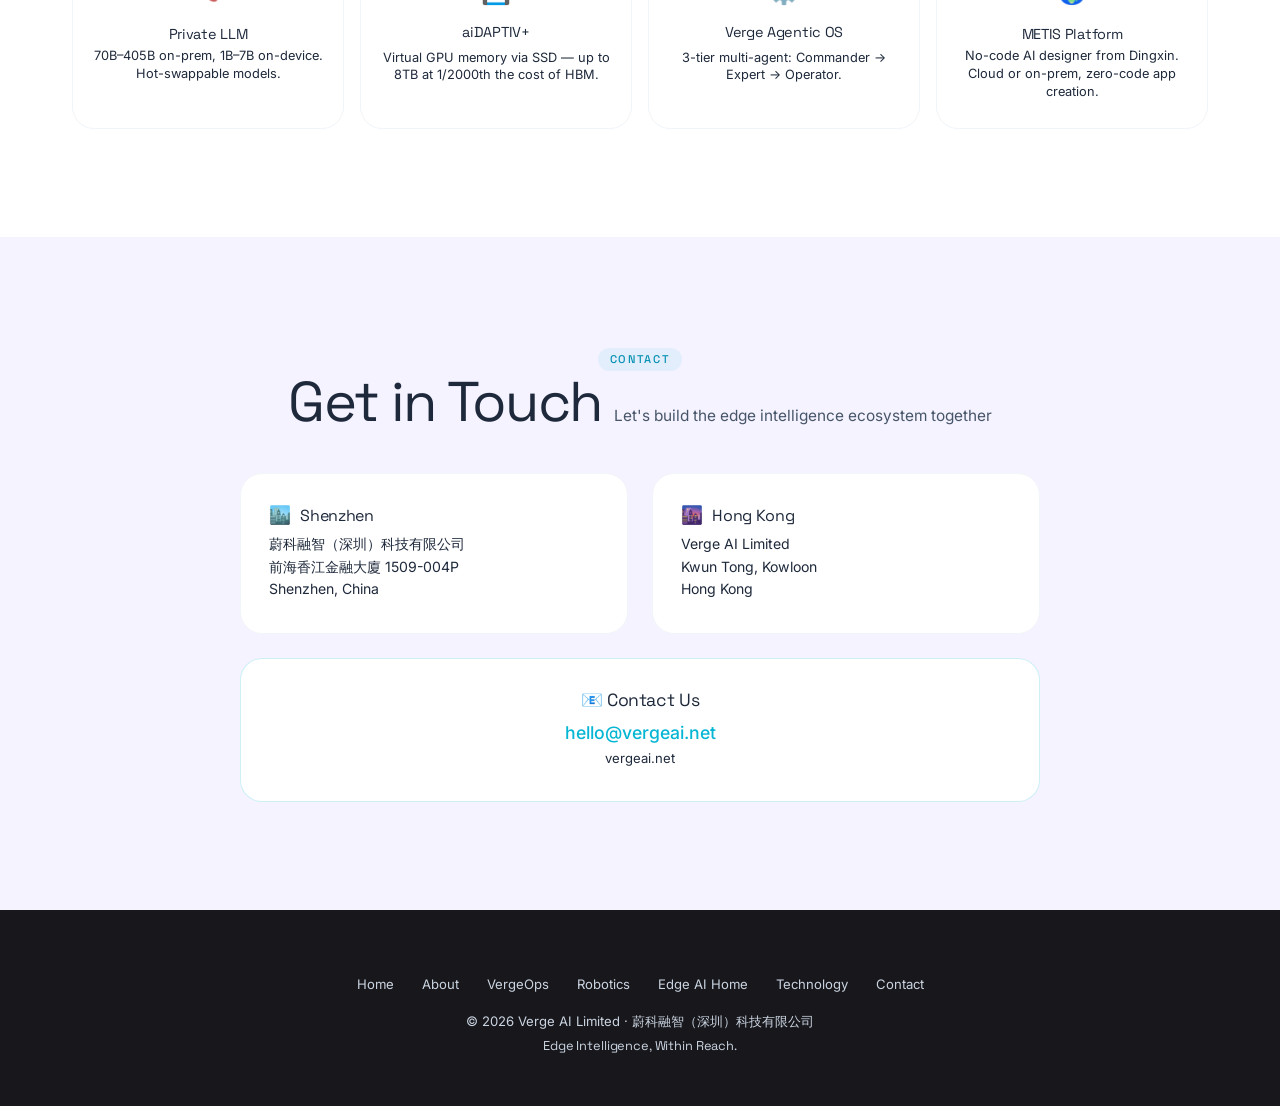
==== commit fc7f180d: "fix: resolve critical and high-priority website issues 🔴 CRITICAL: - Fix font CSS path bug: strip in" ====
--- a/index.html
+++ b/index.html
@@ -10,6 +10,7 @@
 <meta name="author" content="Verge AI Limited / 蔚科融智（深圳）科技有限公司">
 <!-- Canonical URL -->
 <link rel="canonical" href="https://www.vergeai.net/">
+<link rel="icon" type="image/svg+xml" href="/favicon.svg">
 <!-- Open Graph -->
 <meta property="og:type" content="website">
 <meta property="og:url" content="https://www.vergeai.net/">
@@ -57,7 +58,7 @@
   "contactPoint": {
     "@type": "ContactPoint",
     "contactType": "sales",
-    "email": "info@vergeai.net"
+    "email": "hello@vergeai.net"
   },
   "sameAs": []
 }
@@ -70,6 +71,10 @@
 img{max-width:100%;height:auto}
 a{color:inherit;text-decoration:none}
 ::selection{background:#06b6d420;color:#1e293b}
+
+/* ========== SKIP LINK ========== */
+.skip-link{position:absolute;top:-100px;left:0;z-index:1000;padding:8px 16px;background:var(--near-black);color:var(--white);font-size:0.875rem;font-weight:500;text-decoration:none;transition:top 0.2s}
+.skip-link:focus{top:0;outline:2px solid var(--blue);outline-offset:2px}
 
 /* ========== COLORS ========== */
 :root{
@@ -325,9 +330,15 @@
   .product-card p{font-size:0.7rem}
   .btn{max-width:260px;padding:14px 20px;font-size:0.9rem}
 }
+@media(prefers-reduced-motion:reduce){
+  .mission-card,.use-case,.pillar,.product-card,.tech-item,.contact-card{opacity:1!important;transform:none!important}
+  html{scroll-behavior:auto}
+}
 </style>
 </head>
 <body>
+<!-- Skip to main content -->
+<a href="#main-content" class="skip-link">Skip to content</a>
 
 <!-- ====== NAV ====== -->
 <nav id="navbar">
@@ -336,7 +347,7 @@
       <img src="logo-nav.png" alt="Verge AI" style="height:32px;">
       Verge AI
     </a>
-    <button class="hamburger" id="hamburger" aria-label="Menu">☰</button>
+    <button class="hamburger" id="hamburger" aria-label="Open menu">☰</button>
     <ul class="nav-links" id="navLinks">
       <li><a href="#about" data-lang="en">About</a><a href="#about" data-lang="zh-hans">关于</a><a href="#about" data-lang="zh-hant">關於</a></li>
       <li><a href="#vergeops">VergeOps</a></li>
@@ -368,7 +379,7 @@
 </section>
 
 <!-- ====== ABOUT / MISSION ====== -->
-<section class="section" id="about">
+<section class="section" id="about" id="main-content">
   <div class="container">
     <div class="mission-block">
       <div class="section-tag" data-lang="en">About</div>
@@ -418,9 +429,9 @@
       </div>
       <div class="mission-card">
         <div class="icon">🌐</div>
-        <h4 data-lang="en">Ecosystem Lock-In</h4>
-        <h4 data-lang="zh-hans">生态锁定</h4>
-        <h4 data-lang="zh-hant">生態鎖定</h4>
+        <h4 data-lang="en">Shared Intelligence</h4>
+        <h4 data-lang="zh-hans">共享智能</h4>
+        <h4 data-lang="zh-hant">共享智能</h4>
         <p data-lang="en" class="d-block">Hub + Satellite architecture. A shared intelligence layer that makes every device smarter over time.</p>
         <p data-lang="zh-hans" class="d-block">Hub + Satellite架构。共享智能层，设备越用越聪明。</p>
         <p data-lang="zh-hant" class="d-block">Hub + Satellite架構。共享智能層，設備越用越聰明。</p>
@@ -772,7 +783,9 @@
   document.documentElement.lang = lang;
   localStorage.setItem('vergeai2026-lang', lang);
   document.querySelectorAll('.lang-btn').forEach(btn => {
-    btn.classList.toggle('active', btn.getAttribute('data-lang') === lang);
+    const isActive = btn.getAttribute('data-lang') === lang;
+    btn.classList.toggle('active', isActive);
+    btn.setAttribute('aria-pressed', isActive ? 'true' : 'false');
   });
   const meta = LANG_META[lang] || LANG_META['en'];
   document.getElementById('page-title').textContent = meta.title;
@@ -812,13 +825,16 @@
   hamburger.addEventListener('click', () => {
     navLinks.classList.toggle('open');
     hamburger.classList.toggle('open');
-    hamburger.textContent = navLinks.classList.contains('open') ? '✕' : '☰';
+    const isOpen = navLinks.classList.contains('open');
+    hamburger.textContent = isOpen ? '✕' : '☰';
+    hamburger.setAttribute('aria-label', isOpen ? 'Close menu' : 'Open menu');
   });
   navLinks.querySelectorAll('a, .lang-btn').forEach(el => {
     el.addEventListener('click', () => {
       navLinks.classList.remove('open');
       hamburger.classList.remove('open');
       hamburger.textContent = '☰';
+      hamburger.setAttribute('aria-label', 'Open menu');
     });
   });
   navLinks.addEventListener('click', e => {
@@ -826,6 +842,7 @@
       navLinks.classList.remove('open');
       hamburger.classList.remove('open');
       hamburger.textContent = '☰';
+      hamburger.setAttribute('aria-label', 'Open menu');
     }
   });
 }
--- a/fonts/fonts-local.css
+++ b/fonts/fonts-local.css
@@ -3,68 +3,68 @@
   font-style: normal;
   font-weight: 300;
   font-display: swap;
-  src: url(./UcCO3FwrK3iLTeHuS_nVMrMxCp50SjIw2boKoduKmMEVuOKfMZg.ttf) format('truetype');
+  src: url(./UcCO3FwrK3iLTeHuS_nVMrMxCp50SjIw2boKoduKmMEVuOKfMZg.woff2) format('truetype');
 }
 @font-face {
   font-family: 'Inter';
   font-style: normal;
   font-weight: 400;
   font-display: swap;
-  src: url(./fonts/UcCO3FwrK3iLTeHuS_nVMrMxCp50SjIw2boKoduKmMEVuLyfMZg.ttf) format('truetype');
+  src: url(./UcCO3FwrK3iLTeHuS_nVMrMxCp50SjIw2boKoduKmMEVuLyfMZg.woff2) format('truetype');
 }
 @font-face {
   font-family: 'Inter';
   font-style: normal;
   font-weight: 500;
   font-display: swap;
-  src: url(./fonts/UcCO3FwrK3iLTeHuS_nVMrMxCp50SjIw2boKoduKmMEVuI6fMZg.ttf) format('truetype');
+  src: url(./UcCO3FwrK3iLTeHuS_nVMrMxCp50SjIw2boKoduKmMEVuI6fMZg.woff2) format('truetype');
 }
 @font-face {
   font-family: 'Inter';
   font-style: normal;
   font-weight: 600;
   font-display: swap;
-  src: url(./fonts/UcCO3FwrK3iLTeHuS_nVMrMxCp50SjIw2boKoduKmMEVuGKYMZg.ttf) format('truetype');
+  src: url(./UcCO3FwrK3iLTeHuS_nVMrMxCp50SjIw2boKoduKmMEVuGKYMZg.woff2) format('truetype');
 }
 @font-face {
   font-family: 'Inter';
   font-style: normal;
   font-weight: 700;
   font-display: swap;
-  src: url(./fonts/UcCO3FwrK3iLTeHuS_nVMrMxCp50SjIw2boKoduKmMEVuFuYMZg.ttf) format('truetype');
+  src: url(./UcCO3FwrK3iLTeHuS_nVMrMxCp50SjIw2boKoduKmMEVuFuYMZg.woff2) format('truetype');
 }
 @font-face {
   font-family: 'Space Grotesk';
   font-style: normal;
   font-weight: 300;
   font-display: swap;
-  src: url(./fonts/V8mQoQDjQSkFtoMM3T6r8E7mF71Q-gOoraIAEj62UUsj.ttf) format('truetype');
+  src: url(./V8mQoQDjQSkFtoMM3T6r8E7mF71Q-gOoraIAEj62UUsj.woff2) format('truetype');
 }
 @font-face {
   font-family: 'Space Grotesk';
   font-style: normal;
   font-weight: 400;
   font-display: swap;
-  src: url(./fonts/V8mQoQDjQSkFtoMM3T6r8E7mF71Q-gOoraIAEj7oUUsj.ttf) format('truetype');
+  src: url(./V8mQoQDjQSkFtoMM3T6r8E7mF71Q-gOoraIAEj7oUUsj.woff2) format('truetype');
 }
 @font-face {
   font-family: 'Space Grotesk';
   font-style: normal;
   font-weight: 500;
   font-display: swap;
-  src: url(./fonts/V8mQoQDjQSkFtoMM3T6r8E7mF71Q-gOoraIAEj7aUUsj.ttf) format('truetype');
+  src: url(./V8mQoQDjQSkFtoMM3T6r8E7mF71Q-gOoraIAEj7aUUsj.woff2) format('truetype');
 }
 @font-face {
   font-family: 'Space Grotesk';
   font-style: normal;
   font-weight: 600;
   font-display: swap;
-  src: url(./fonts/V8mQoQDjQSkFtoMM3T6r8E7mF71Q-gOoraIAEj42Vksj.ttf) format('truetype');
+  src: url(./V8mQoQDjQSkFtoMM3T6r8E7mF71Q-gOoraIAEj42Vksj.woff2) format('truetype');
 }
 @font-face {
   font-family: 'Space Grotesk';
   font-style: normal;
   font-weight: 700;
   font-display: swap;
-  src: url(./fonts/V8mQoQDjQSkFtoMM3T6r8E7mF71Q-gOoraIAEj4PVksj.ttf) format('truetype');
+  src: url(./V8mQoQDjQSkFtoMM3T6r8E7mF71Q-gOoraIAEj4PVksj.woff2) format('truetype');
 }
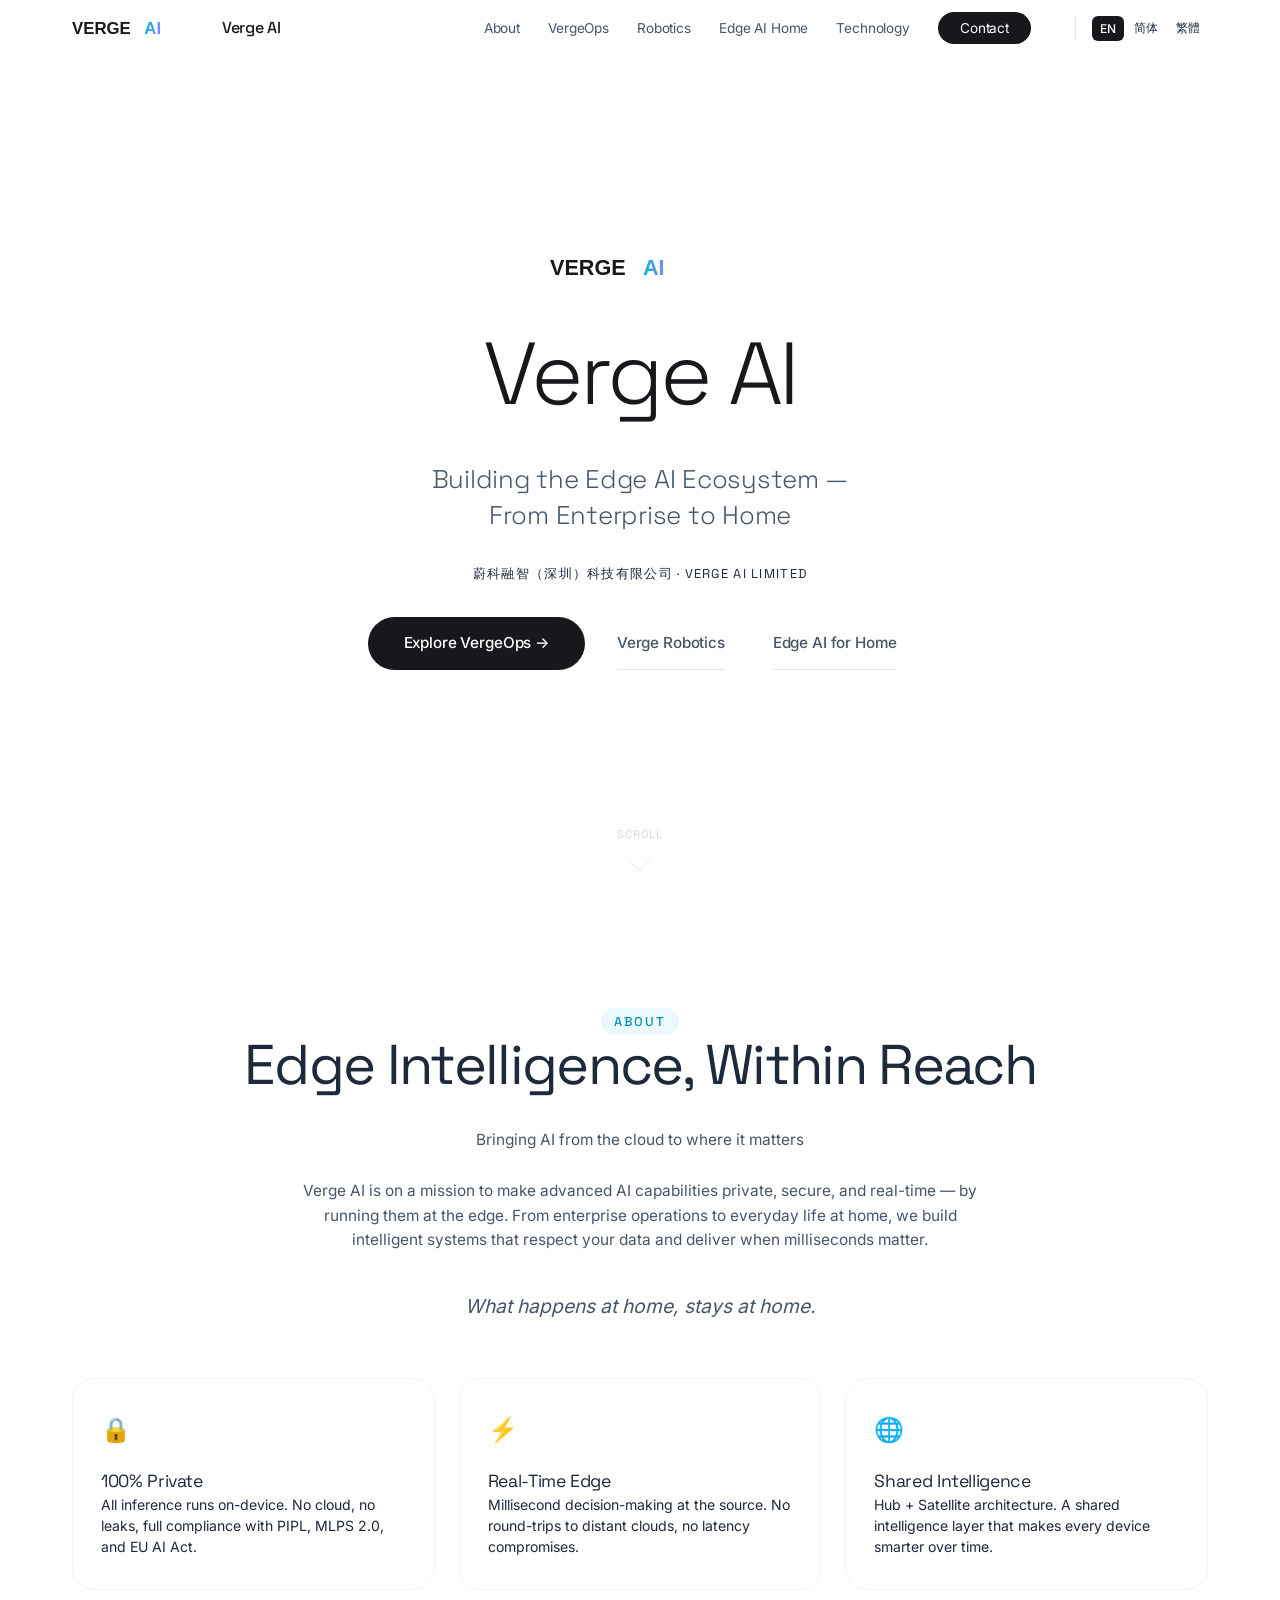
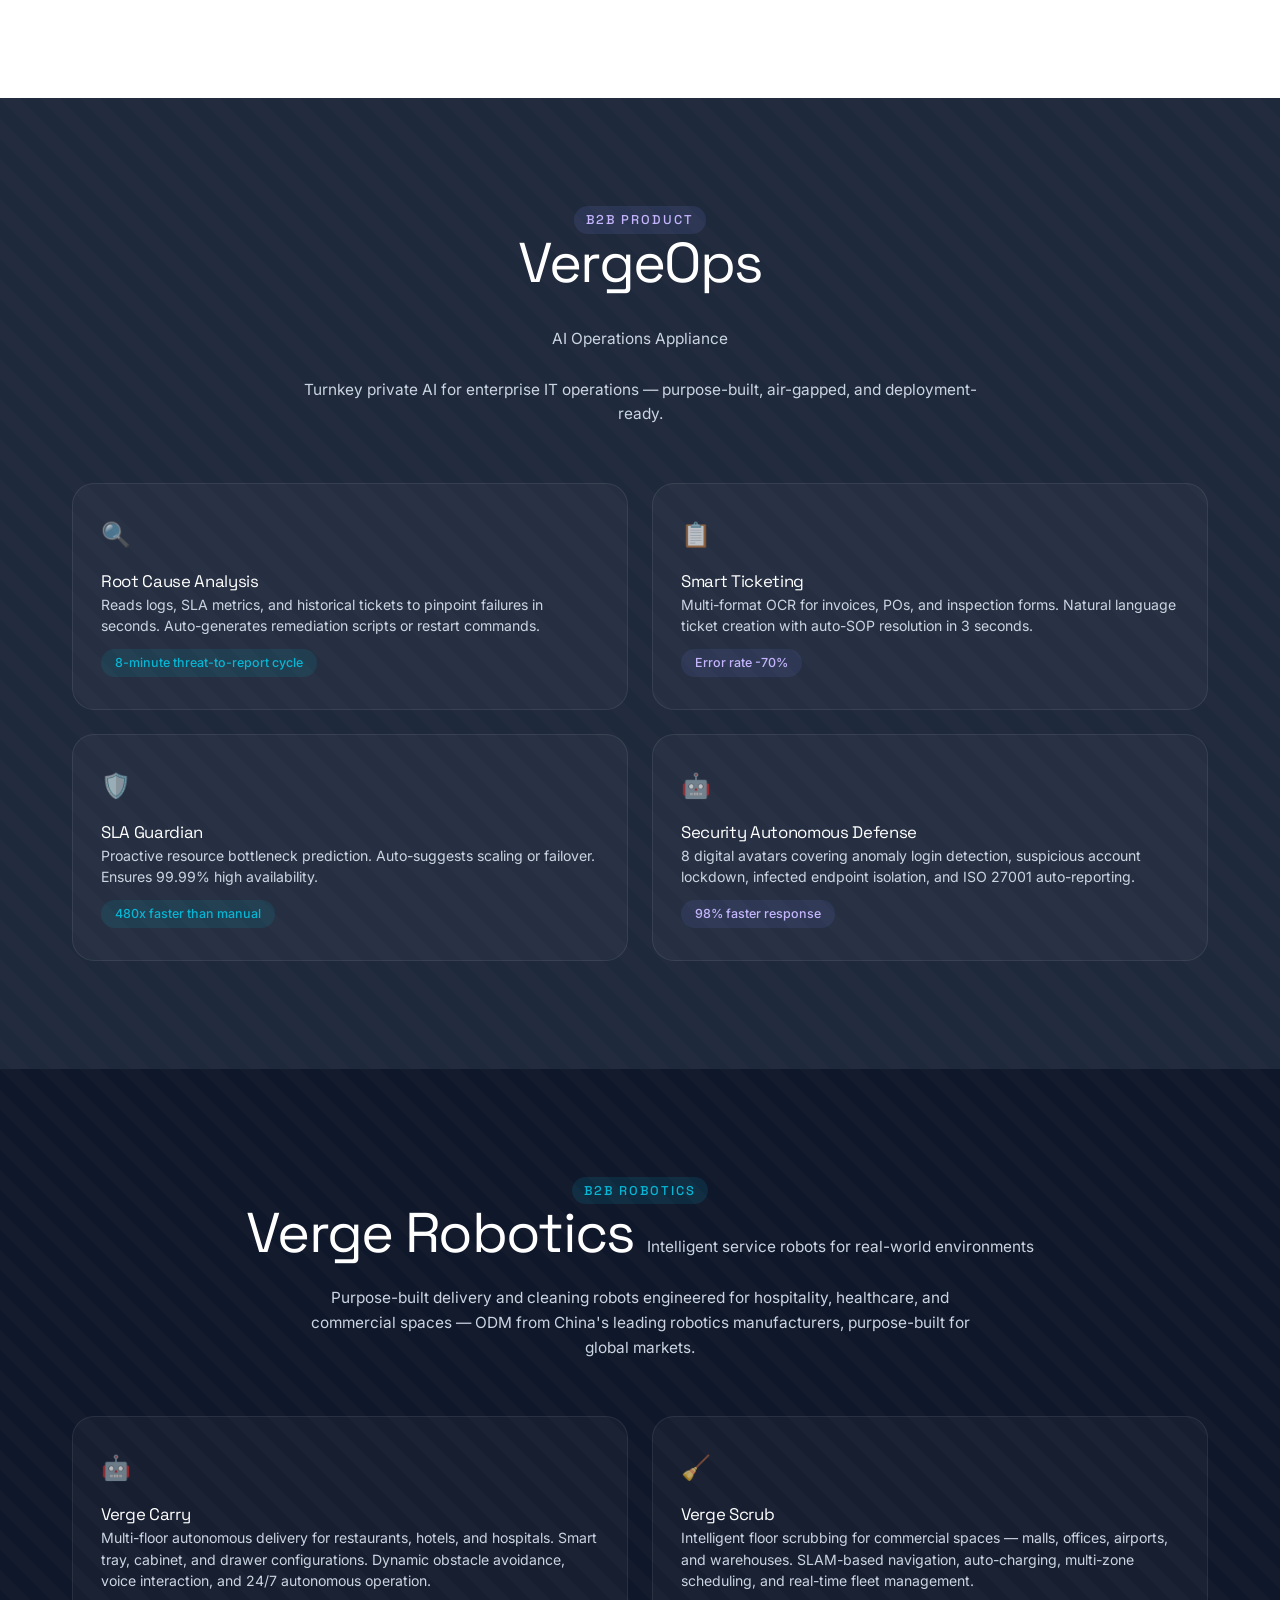
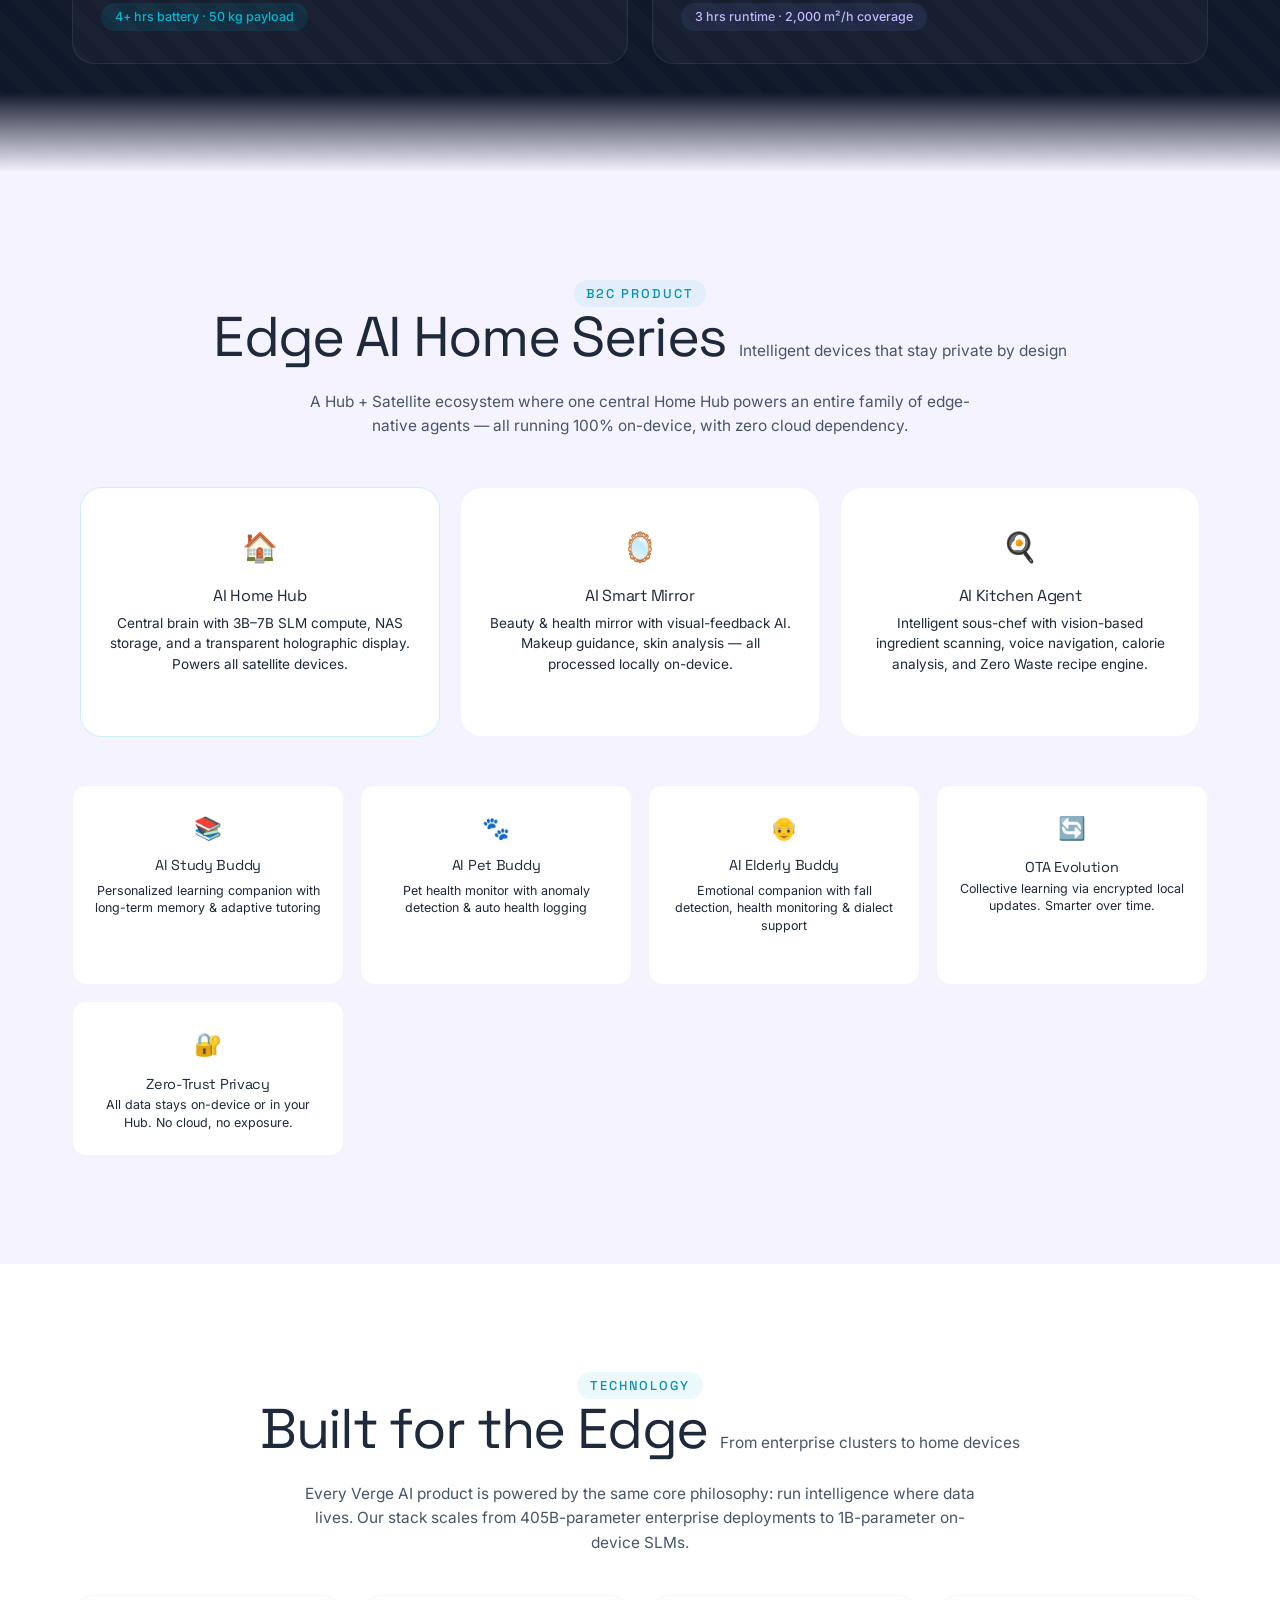
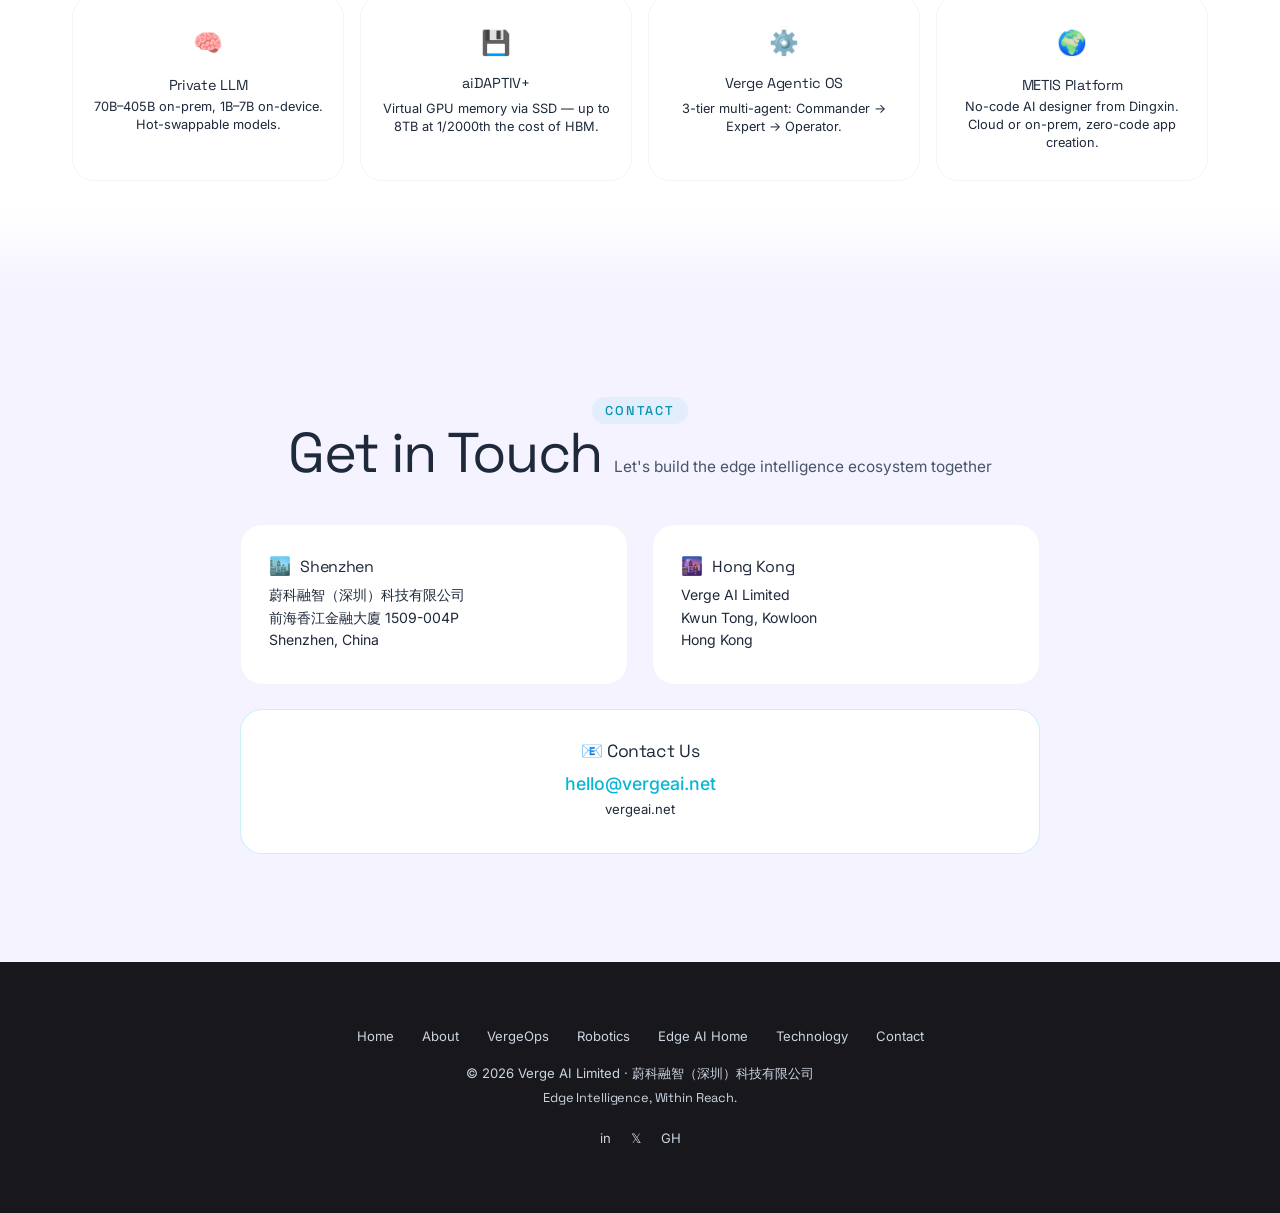
==== commit 97c39339: "fix: logo SVG, touch-action, permissions-policy, mobile CTA bar, section transitions" ====
--- a/index.html
+++ b/index.html
@@ -3,6 +3,7 @@
 <head>
 <meta charset="UTF-8">
 <meta name="viewport" content="width=device-width, initial-scale=1.0">
+<meta http-equiv="Permissions-Policy" content="camera=(), microphone=(), geolocation=()">
 <!-- Default (EN) SEO meta — dynamically swapped via JS -->
 <title id="page-title">Verge AI — Edge Intelligence, Within Reach</title>
 <meta id="meta-desc" name="description" content="Building the Edge AI Ecosystem — From Enterprise to Home. Verge AI Limited develops VergeOps AI appliance and Edge AI products for enterprise and home.">
@@ -98,6 +99,7 @@
   --radius:22px;
   --radius-sm:14px;
   --nav-h:60px;
+  --accent:#06b6d4;
   --display:'Space Grotesk','Inter',-apple-system,BlinkMacSystemFont,'Segoe UI','Noto Sans SC','Noto Sans TC','Microsoft YaHei','PingFang SC',sans-serif;
   --body:'Inter',-apple-system,BlinkMacSystemFont,'Segoe UI','Noto Sans SC','Noto Sans TC','Microsoft YaHei','PingFang SC',sans-serif;
 }
@@ -120,14 +122,14 @@
 
 /* ========== TYPOGRAPHY (Cohere-inspired) ========== */
 h1,h2,h3,h4{font-family:var(--display);font-weight:400;line-height:1.1;letter-spacing:-0.03em}
-h1{font-size:clamp(2.8rem,6vw,5rem);letter-spacing:-0.04em}
+h1{font-size:clamp(3rem,7vw,5.5rem);letter-spacing:-0.04em}
 h2{font-size:clamp(2rem,4.5vw,3.5rem);text-align:center;margin-bottom:0.4em;letter-spacing:-0.03em}
 h2 .sub{display:block;font-size:clamp(0.85rem,1.2vw,1.1rem);font-weight:400;color:var(--slate-600);letter-spacing:0;margin-top:0.5em;font-family:var(--body);line-height:1.5}
 .section-dark h2 .sub{color:var(--slate-300)}
 .section-mist h2 .sub{color:var(--slate-600)}
 h3{font-size:clamp(1.2rem,2vw,1.6rem);font-family:var(--body);font-weight:500;letter-spacing:-0.02em;color:var(--slate-800)}
 p{color:var(--slate-600);font-size:clamp(0.95rem,1.2vw,1.1rem);max-width:680px;margin:0 auto;line-height:1.6}
-.section-tag{display:inline-block;font-family:var(--display);font-size:0.7rem;font-weight:500;text-transform:uppercase;letter-spacing:0.15em;padding:0.4em 1em;border-radius:999px;margin-bottom:1.5em;color:var(--blue-dark);background:rgba(6,182,212,0.08)}
+.section-tag{display:inline-block;font-family:var(--display);font-size:0.8rem;font-weight:500;text-transform:uppercase;letter-spacing:0.15em;padding:0.4em 1em;border-radius:999px;margin-bottom:1.5em;color:var(--blue-dark);background:rgba(6,182,212,0.08)}
 
 /* Section labels — mono-style technical labels (Cohere-inspired) */
 .section-mono{display:inline-block;font-family:'Space Grotesk',monospace;font-size:0.65rem;font-weight:400;text-transform:uppercase;letter-spacing:0.2em;color:var(--slate-400);margin-bottom:1.2em}
@@ -138,6 +140,14 @@
 .section-dark{background:var(--slate-800);color:var(--white)}
 .section-dark p{color:var(--slate-300)}
 .section-mist{background:var(--purple-mist)}
+
+/* Visual texture for dark B2B sections — subtle diagonal grid overlay */
+.section-dark::before{content:'';position:absolute;inset:0;background-image:linear-gradient(45deg,rgba(255,255,255,0.015) 25%,transparent 25%,transparent 50%,rgba(255,255,255,0.015) 50%,rgba(255,255,255,0.015) 75%,transparent 75%,transparent);background-size:40px 40px;pointer-events:none;z-index:0}
+.section-dark .container{position:relative;z-index:1}
+
+/* Gradient transition strip between dark slate-900 and purple-mist */
+.section-dark.section-robotics::after{content:'';position:absolute;bottom:-2px;left:0;right:0;height:80px;background:linear-gradient(to bottom,var(--slate-900),transparent);pointer-events:none;z-index:0}
+.section-mist::before{content:'';position:absolute;top:-80px;left:0;right:0;height:80px;background:linear-gradient(to bottom,transparent,var(--purple-mist));pointer-events:none;z-index:0}
 
 /* ========== HERO (Cohere-inspired: massive type, centered, clean) ========== */
 .hero{min-height:100vh;display:flex;flex-direction:column;justify-content:center;align-items:center;text-align:center;padding:100px 32px 80px;position:relative;overflow:hidden}
@@ -148,7 +158,7 @@
 .hero .tagline{font-family:var(--display);font-size:clamp(1.2rem,2vw,1.6rem);font-weight:300;color:var(--slate-600);max-width:700px;margin:0.5em auto 1.2em;line-height:1.4;letter-spacing:-0.01em}
 .hero .subtitle{font-size:clamp(0.75rem,1vw,0.85rem);color:var(--slate-400);letter-spacing:0.1em;text-transform:uppercase;font-weight:400;font-family:var(--display)}
 .btn-group{display:flex;gap:16px;justify-content:center;flex-wrap:wrap;margin-top:2rem}
-.btn{display:inline-flex;align-items:center;gap:8px;padding:14px 36px;border-radius:999px;font-weight:500;font-size:0.95rem;transition:all 0.25s ease;cursor:pointer;border:none;font-family:var(--body);letter-spacing:-0.01em}
+.btn{display:inline-flex;align-items:center;gap:8px;padding:14px 36px;border-radius:999px;font-weight:500;font-size:0.95rem;transition:all 0.25s ease;cursor:pointer;border:none;font-family:var(--body);letter-spacing:-0.01em;touch-action:manipulation}
 .btn-primary{background:var(--near-black);color:var(--white)}
 .btn-primary:hover{background:#2a2a2f;transform:translateY(-1px)}
 .btn-secondary{background:transparent;color:var(--slate-600);padding:14px 0;border-radius:0;border-bottom:1px solid var(--slate-200);margin:0 16px}
@@ -244,6 +254,9 @@
 footer .footer-links a{font-size:0.82rem;color:var(--slate-400);font-weight:400}
 footer .footer-links a:hover{color:var(--white)}
 footer .footer-tagline{color:var(--slate-500);font-size:0.8rem;margin-top:1em;font-family:var(--display);letter-spacing:-0.01em}
+
+/* Touch-action on all interactive elements — eliminate 300ms tap delay */
+.mission-card,.use-case,.pillar,.product-card,.tech-item,.contact-card,.btn,.lang-btn,.hamburger,a{touch-action:manipulation}
 
 /* ========== RESPONSIVE ========== */
 
@@ -334,6 +347,26 @@
   .mission-card,.use-case,.pillar,.product-card,.tech-item,.contact-card{opacity:1!important;transform:none!important}
   html{scroll-behavior:auto}
 }
+
+/* Dark mode basic protection */
+@media(prefers-color-scheme:dark){
+  body{background:#0f172a;color:#e2e8f0}
+}
+
+/* Sticky mobile CTA bar — only visible on mobile */
+.mobile-cta-bar{display:none;position:fixed;bottom:0;left:0;right:0;z-index:99;background:rgba(255,255,255,0.95);backdrop-filter:blur(14px);-webkit-backdrop-filter:blur(14px);border-top:1px solid var(--slate-200);padding:12px 20px;justify-content:center;gap:12px;align-items:center}
+.mobile-cta-bar .cta-btn{flex:1;max-width:240px;padding:12px 24px;border-radius:999px;background:var(--near-black);color:var(--white);border:none;font-family:var(--body);font-size:0.9rem;font-weight:500;cursor:pointer;text-align:center;text-decoration:none;display:inline-flex;align-items:center;justify-content:center;gap:6px;touch-action:manipulation}
+.mobile-cta-bar .cta-email{width:44px;height:44px;border-radius:50%;background:var(--slate-100);border:none;font-size:1.2rem;cursor:pointer;display:inline-flex;align-items:center;justify-content:center;text-decoration:none;color:var(--slate-600);touch-action:manipulation}
+@media(max-width:768px){
+  .mobile-cta-bar{display:flex}
+  body{padding-bottom:76px}
+}
+
+/* Product card clickable affordance — "Learn more →" on hover for linked cards */
+.product-card a::after,.pillar a::after{content:none}
+.product-card[href]:hover .p-more,.pillar[href]:hover .p-more{opacity:1}
+.p-more{display:inline-block;font-size:0.75rem;color:var(--blue);margin-top:0.5em;opacity:0;transition:opacity 0.2s;font-weight:500}
+.product-card:not([href]) .p-more,.pillar:not([href]) .p-more{display:none}
 </style>
 </head>
 <body>
@@ -344,7 +377,7 @@
 <nav id="navbar">
   <div class="container">
     <a href="#" class="nav-logo">
-      <img src="logo-nav.png" alt="Verge AI" style="height:32px;">
+      <img src="img/vergeai-logo.svg" alt="Verge AI" style="height:28px;width:auto;">
       Verge AI
     </a>
     <button class="hamburger" id="hamburger" aria-label="Open menu">☰</button>
@@ -363,7 +396,7 @@
 <!-- ====== HERO ====== -->
 <section class="hero" id="top">
   <div class="hero-bg"></div>
-  <img src="logo.png" alt="Verge AI" class="hero-logo">
+  <img src="img/vergeai-logo.svg" alt="Verge AI" class="hero-logo">
   <h1>Verge AI</h1>
   <p class="tagline"><span data-lang="en">Building the Edge AI Ecosystem —<br>From Enterprise to Home</span><span data-lang="zh-hans">构建从企业到家庭的<br>边缘智能生态圈</span><span data-lang="zh-hant">構建從企業到家庭的<br>邊緣智能生態圈</span></p>
   <p class="subtitle">蔚科融智（深圳）科技有限公司 · Verge AI Limited</p>
@@ -498,7 +531,7 @@
 </section>
 
 <!-- ====== VERGE ROBOTICS (Cohere-inspired dark band, deeper navy) ====== -->
-<section class="section section-dark" id="robotics" style="background:var(--slate-900);">
+<section class="section section-dark section-robotics" id="robotics" style="background:var(--slate-900);">
   <div class="container">
     <div class="vergeops-intro">
       <div class="section-tag" style="background:rgba(6,182,212,0.12);color:var(--blue);" data-lang="en">B2B Robotics</div>
@@ -582,6 +615,7 @@
         <p data-lang="en" class="d-block">Central brain with 3B–7B SLM compute, NAS storage, and a transparent holographic display. Powers all satellite devices.</p>
         <p data-lang="zh-hans" class="d-block">内置3B–7B SLM算力的家庭大脑，透明全息屏+NAS存储，驱动所有卫星设备。</p>
         <p data-lang="zh-hant" class="d-block">內置3B–7B SLM算力的家庭大腦，透明全息屏+NAS存儲，驅動所有衛星設備。</p>
+        <span class="p-more" data-lang="en">Learn more →</span><span class="p-more" data-lang="zh-hans">了解更多 →</span><span class="p-more" data-lang="zh-hant">了解更多 →</span>
       </a>
       <a href="catalogue-smart-mirror.html" class="pillar" style="cursor:pointer;text-decoration:none;display:block">
         <div class="p-icon">🪞</div>
@@ -589,6 +623,7 @@
         <p data-lang="en" class="d-block">Beauty & health mirror with visual-feedback AI. Makeup guidance, skin analysis — all processed locally on-device.</p>
         <p data-lang="zh-hans" class="d-block">美妆健康镜——视觉反馈AI，化妆指导、皮肤分析，全部本地处理。</p>
         <p data-lang="zh-hant" class="d-block">美妝健康鏡——視覺反饋AI，化妝指導、皮膚分析，全部本地處理。</p>
+        <span class="p-more" data-lang="en">Learn more →</span><span class="p-more" data-lang="zh-hans">了解更多 →</span><span class="p-more" data-lang="zh-hant">了解更多 →</span>
       </a>
       <a href="catalogue-kitchen-agent.html" class="pillar" style="cursor:pointer;text-decoration:none;display:block">
         <div class="p-icon">🍳</div>
@@ -596,6 +631,7 @@
         <p data-lang="en" class="d-block">Intelligent sous-chef with vision-based ingredient scanning, voice navigation, calorie analysis, and Zero Waste recipe engine.</p>
         <p data-lang="zh-hans" class="d-block">智能厨房助理——视觉食材扫描、语音导航、热量分析、零浪费食谱引擎。</p>
         <p data-lang="zh-hant" class="d-block">智能廚房助理——視覺食材掃描、語音導航、熱量分析、零浪費食譜引擎。</p>
+        <span class="p-more" data-lang="en">Learn more →</span><span class="p-more" data-lang="zh-hans">了解更多 →</span><span class="p-more" data-lang="zh-hant">了解更多 →</span>
       </a>
     </div>
 
@@ -606,6 +642,7 @@
         <p data-lang="en" class="d-block">Personalized learning companion with long-term memory & adaptive tutoring</p>
         <p data-lang="zh-hans" class="d-block">个性化学习伴侣，长期记忆与自适应辅导</p>
         <p data-lang="zh-hant" class="d-block">個性化學習伴侶，長期記憶與自適應輔導</p>
+        <span class="p-more" data-lang="en">Learn more →</span><span class="p-more" data-lang="zh-hans">了解更多 →</span><span class="p-more" data-lang="zh-hant">了解更多 →</span>
       </a>
       <a href="catalogue-pet-buddy.html" class="product-card" style="cursor:pointer;text-decoration:none;display:block">
         <div class="p-icon">🐾</div>
@@ -613,6 +650,7 @@
         <p data-lang="en" class="d-block">Pet health monitor with anomaly detection & auto health logging</p>
         <p data-lang="zh-hans" class="d-block">宠物健康监测，异常检测与自动健康日志</p>
         <p data-lang="zh-hant" class="d-block">寵物健康監測，異常檢測與自動健康日誌</p>
+        <span class="p-more" data-lang="en">Learn more →</span><span class="p-more" data-lang="zh-hans">了解更多 →</span><span class="p-more" data-lang="zh-hant">了解更多 →</span>
       </a>
       <a href="catalogue-elderly-buddy.html" class="product-card" style="cursor:pointer;text-decoration:none;display:block">
         <div class="p-icon">👴</div>
@@ -620,6 +658,7 @@
         <p data-lang="en" class="d-block">Emotional companion with fall detection, health monitoring & dialect support</p>
         <p data-lang="zh-hans" class="d-block">银发守护智能体，跌倒检测+健康监测+方言陪伴</p>
         <p data-lang="zh-hant" class="d-block">銀髮守護智能體，跌倒檢測+健康監測+方言陪伴</p>
+        <span class="p-more" data-lang="en">Learn more →</span><span class="p-more" data-lang="zh-hans">了解更多 →</span><span class="p-more" data-lang="zh-hant">了解更多 →</span>
       </a>
       <div class="product-card">
         <div class="p-icon">🔄</div>
@@ -758,8 +797,19 @@
     <p class="footer-tagline" data-lang="en">Edge Intelligence, Within Reach.</p>
     <p class="footer-tagline" data-lang="zh-hans">边缘智能，触手可及。</p>
     <p class="footer-tagline" data-lang="zh-hant">邊緣智能，觸手可及。</p>
+    <div class="footer-links" style="gap:20px;margin-top:1.2em">
+      <a href="#" aria-label="LinkedIn" title="LinkedIn (placeholder)">in</a>
+      <a href="#" aria-label="Twitter / X" title="Twitter / X (placeholder)">𝕏</a>
+      <a href="#" aria-label="GitHub" title="GitHub (placeholder)">GH</a>
+    </div>
   </div>
 </footer>
+
+<!-- ====== MOBILE CTA BAR (visible < 768px) ====== -->
+<div class="mobile-cta-bar">
+  <a href="#contact" class="cta-btn"><span data-lang="en">Contact Sales</span><span data-lang="zh-hans">联系销售</span><span data-lang="zh-hant">聯絡銷售</span></a>
+  <a href="mailto:hello@vergeai.net" class="cta-email" aria-label="Email">✉️</a>
+</div>
 
 <script>
 // Language-specific titles & descriptions for dynamic SEO
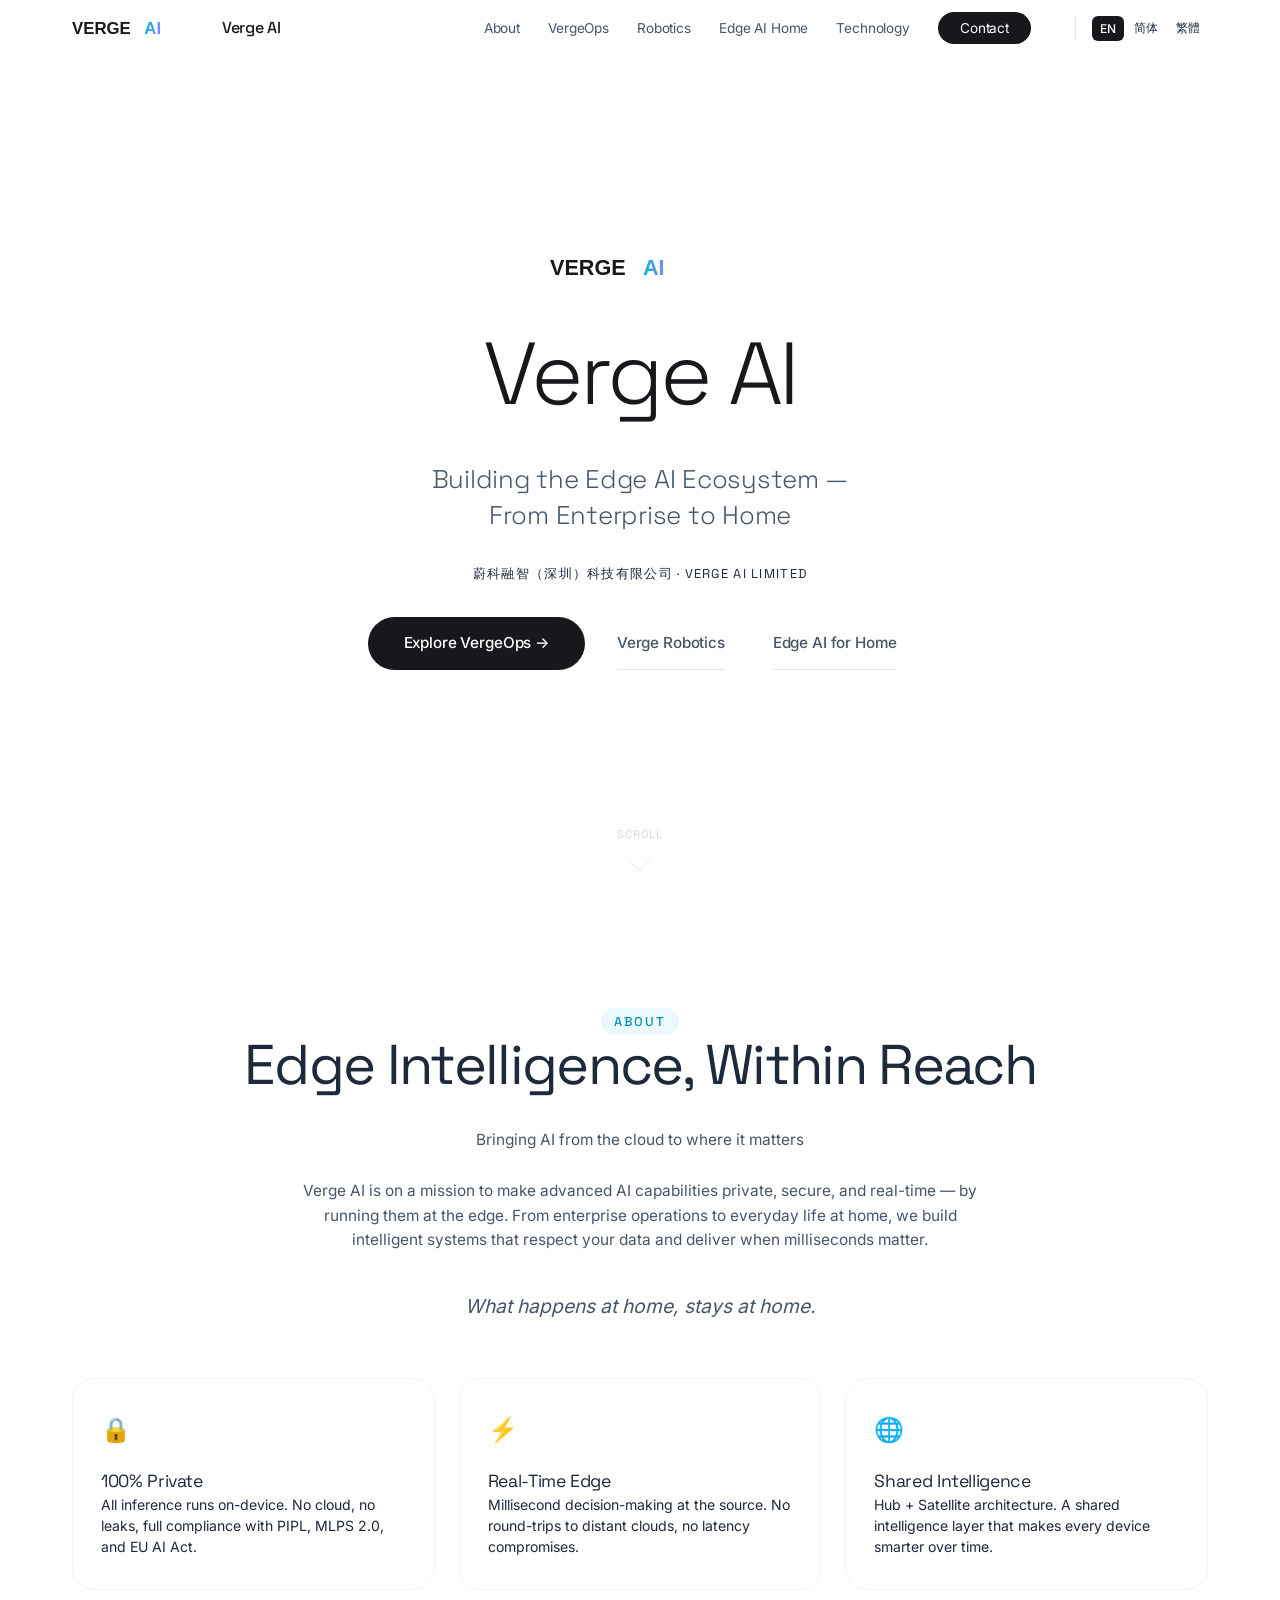
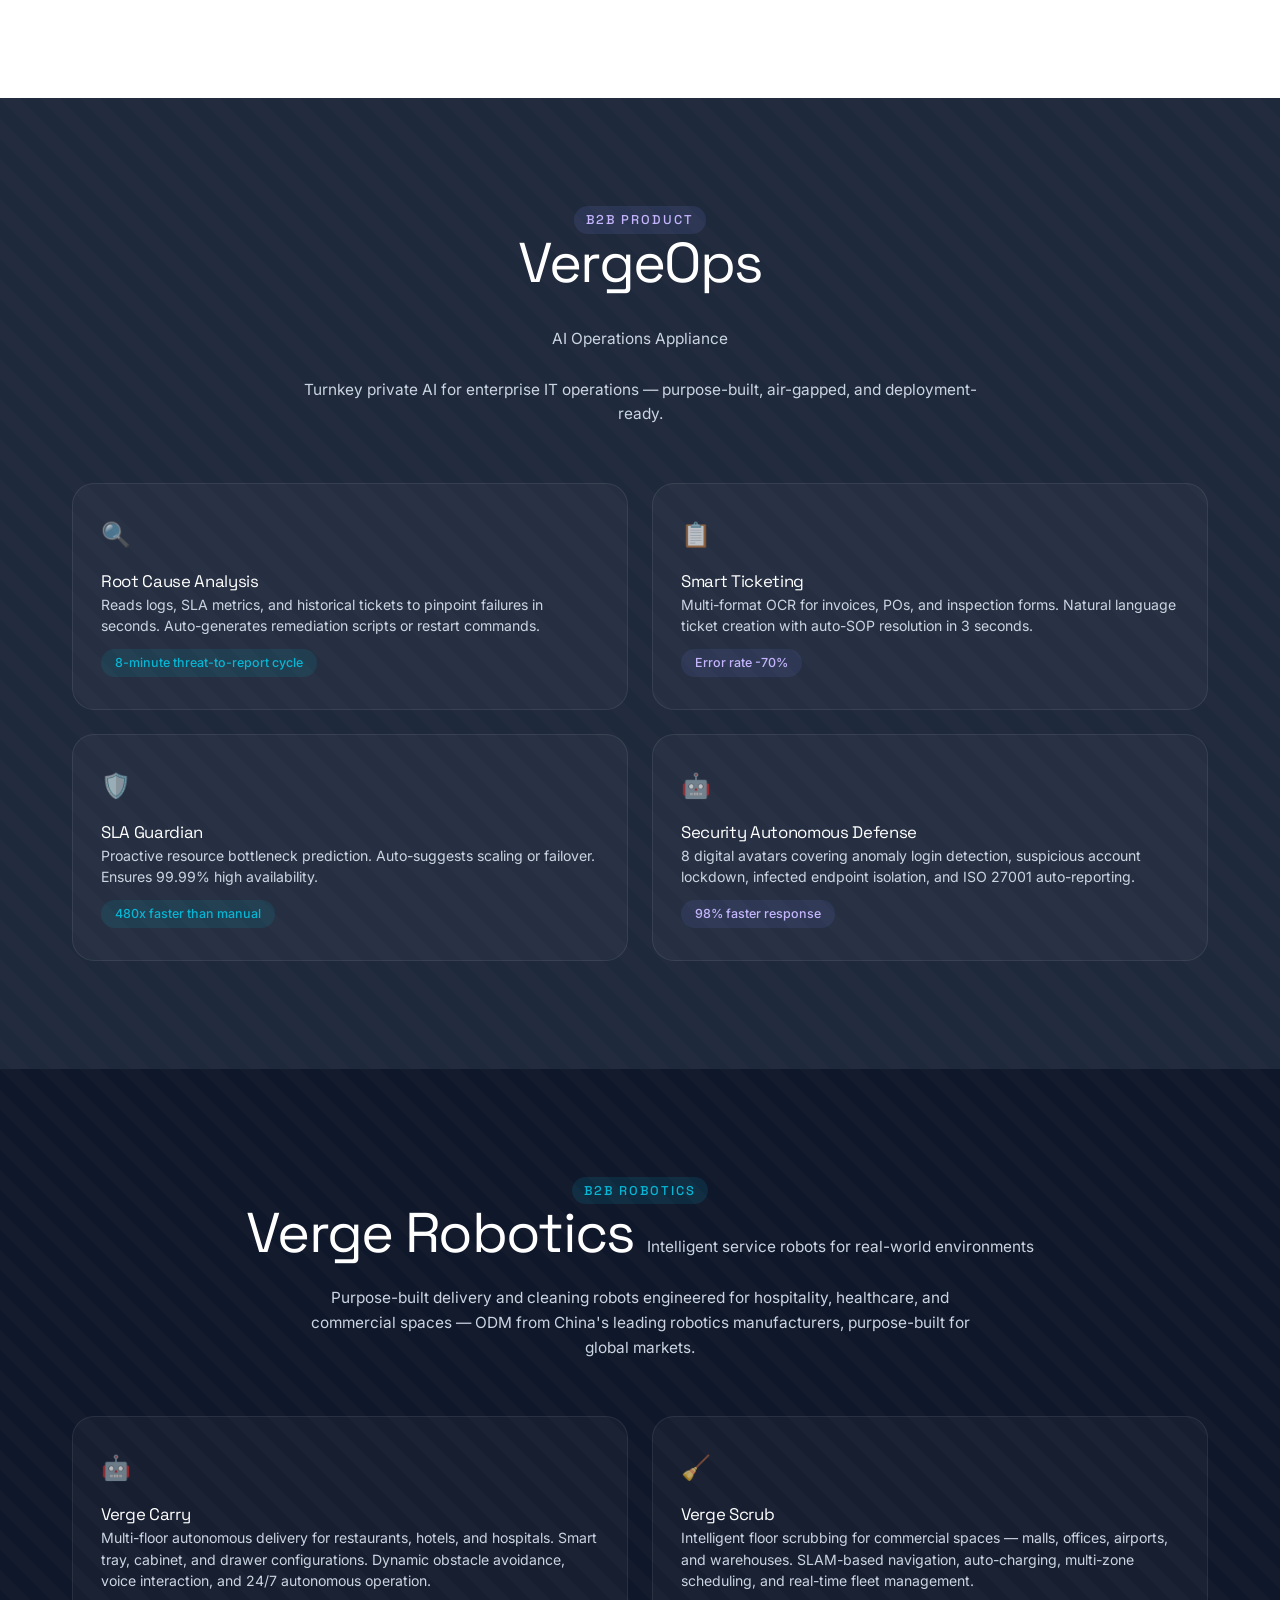
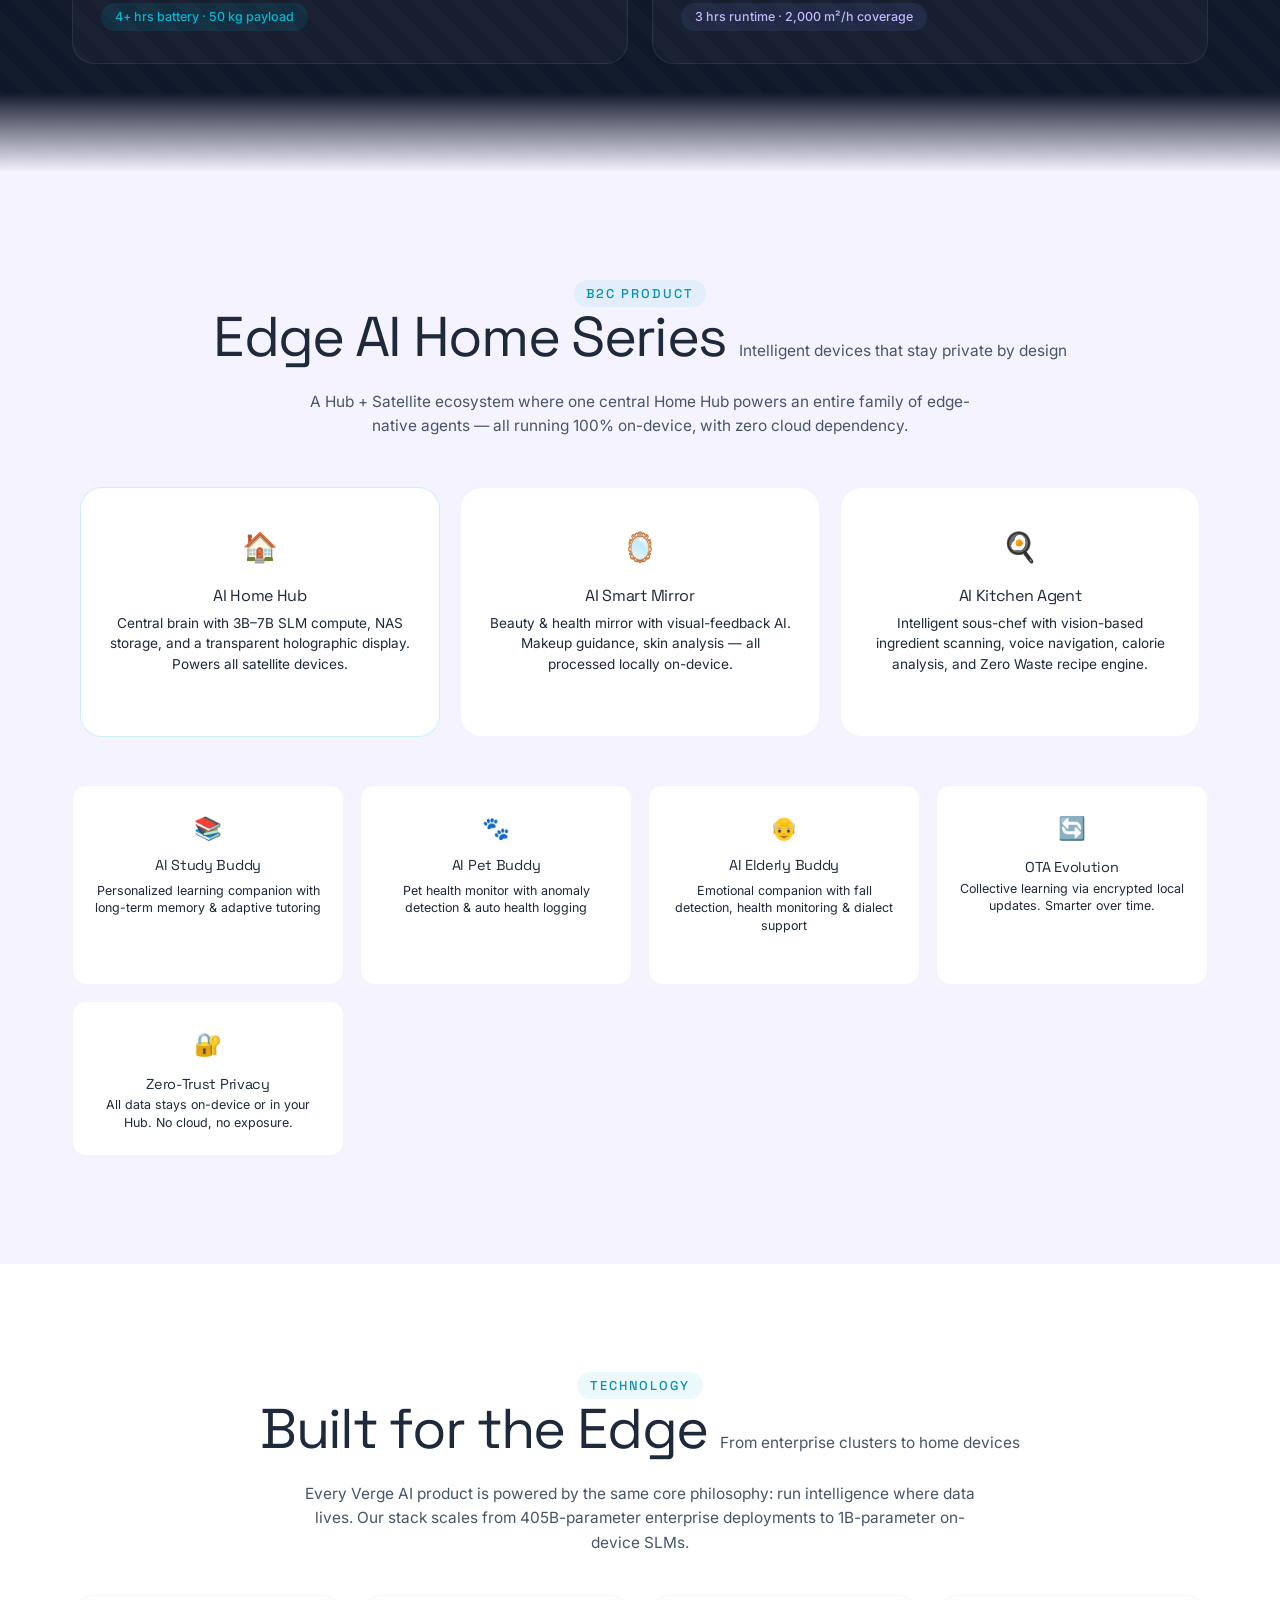
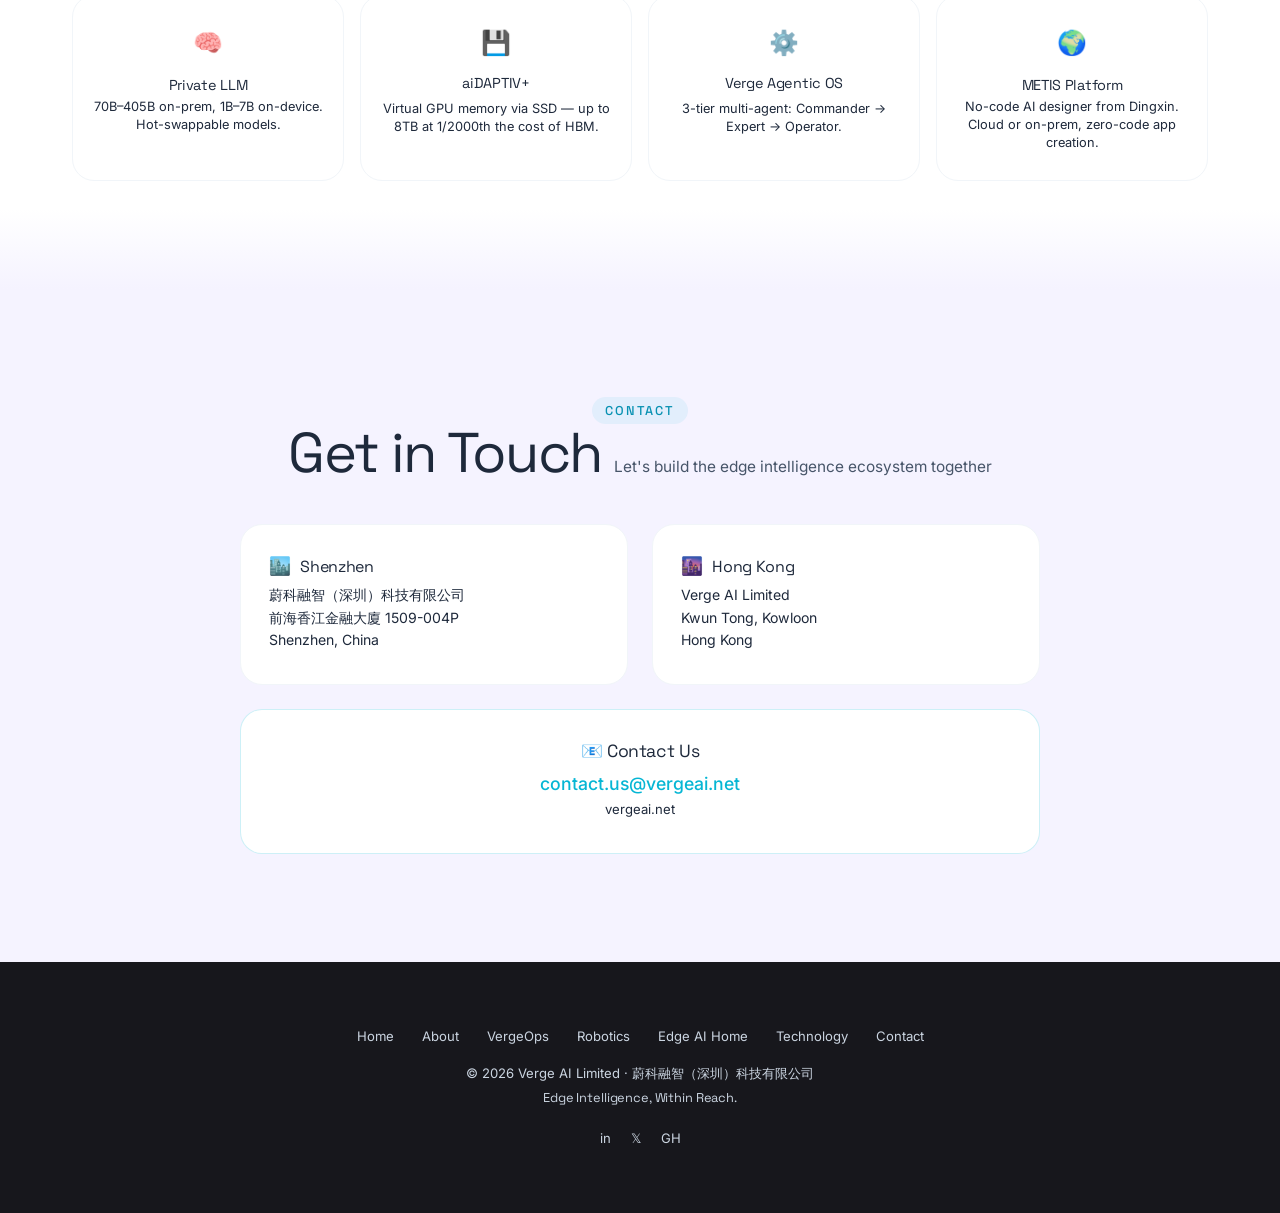
==== commit 6056032b: "fix: update contact email to contact.us@vergeai.net" ====
--- a/index.html
+++ b/index.html
@@ -59,7 +59,7 @@
   "contactPoint": {
     "@type": "ContactPoint",
     "contactType": "sales",
-    "email": "hello@vergeai.net"
+    "email": "contact.us@vergeai.net"
   },
   "sameAs": []
 }
@@ -773,7 +773,7 @@
       <div class="contact-card" style="grid-column:1/-1;text-align:center;border:1.5px solid rgba(6,182,212,0.2);">
         <h4 style="font-size:1.1rem">📧 <span data-lang="en">Contact Us</span><span data-lang="zh-hans">联系我们</span><span data-lang="zh-hant">聯絡我們</span></h4>
         <p style="margin-top:0.3em">
-          <a href="mailto:hello@vergeai.net" style="color:var(--blue);font-weight:500;font-size:1.1rem">hello@vergeai.net</a>
+          <a href="mailto:contact.us@vergeai.net" style="color:var(--blue);font-weight:500;font-size:1.1rem">contact.us@vergeai.net</a>
           <br><span style="font-size:0.82rem;color:var(--slate-400)">vergeai.net</span>
         </p>
       </div>
@@ -808,7 +808,7 @@
 <!-- ====== MOBILE CTA BAR (visible < 768px) ====== -->
 <div class="mobile-cta-bar">
   <a href="#contact" class="cta-btn"><span data-lang="en">Contact Sales</span><span data-lang="zh-hans">联系销售</span><span data-lang="zh-hant">聯絡銷售</span></a>
-  <a href="mailto:hello@vergeai.net" class="cta-email" aria-label="Email">✉️</a>
+  <a href="mailto:contact.us@vergeai.net" class="cta-email" aria-label="Email">✉️</a>
 </div>
 
 <script>
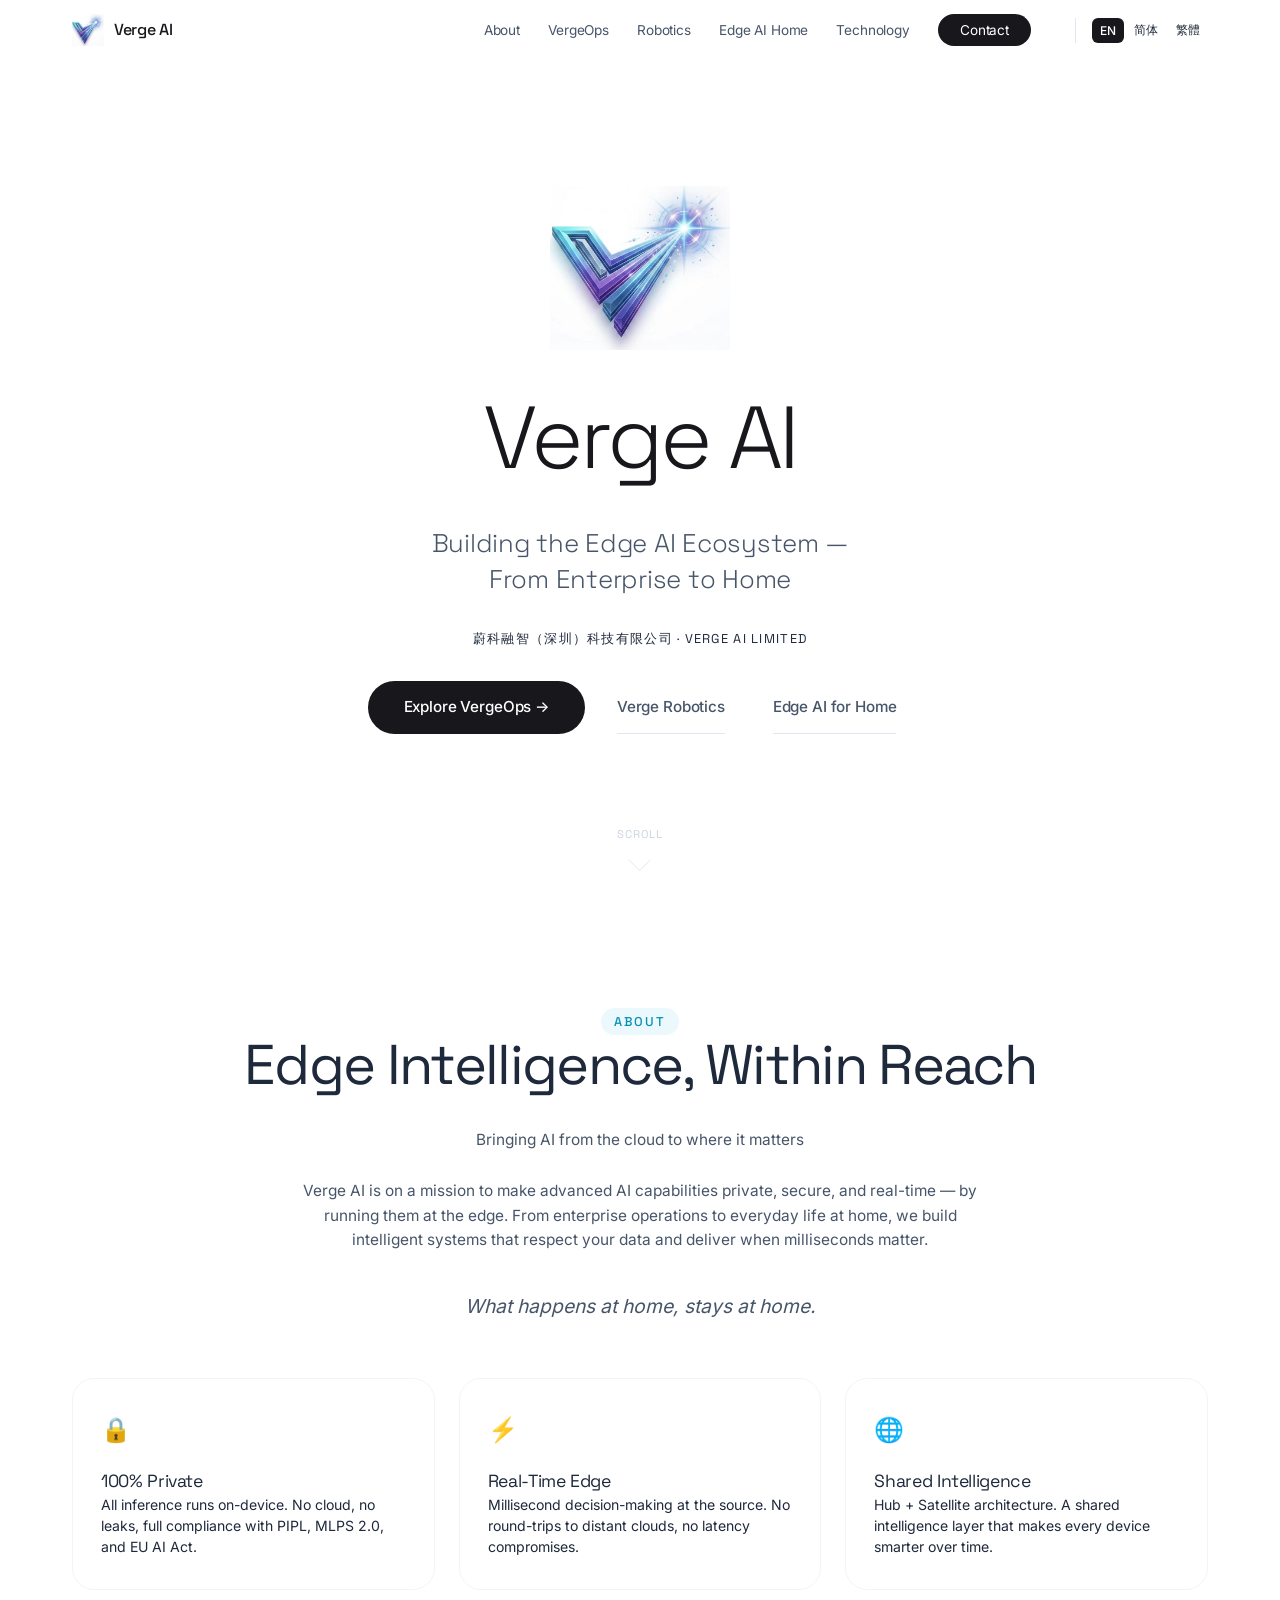
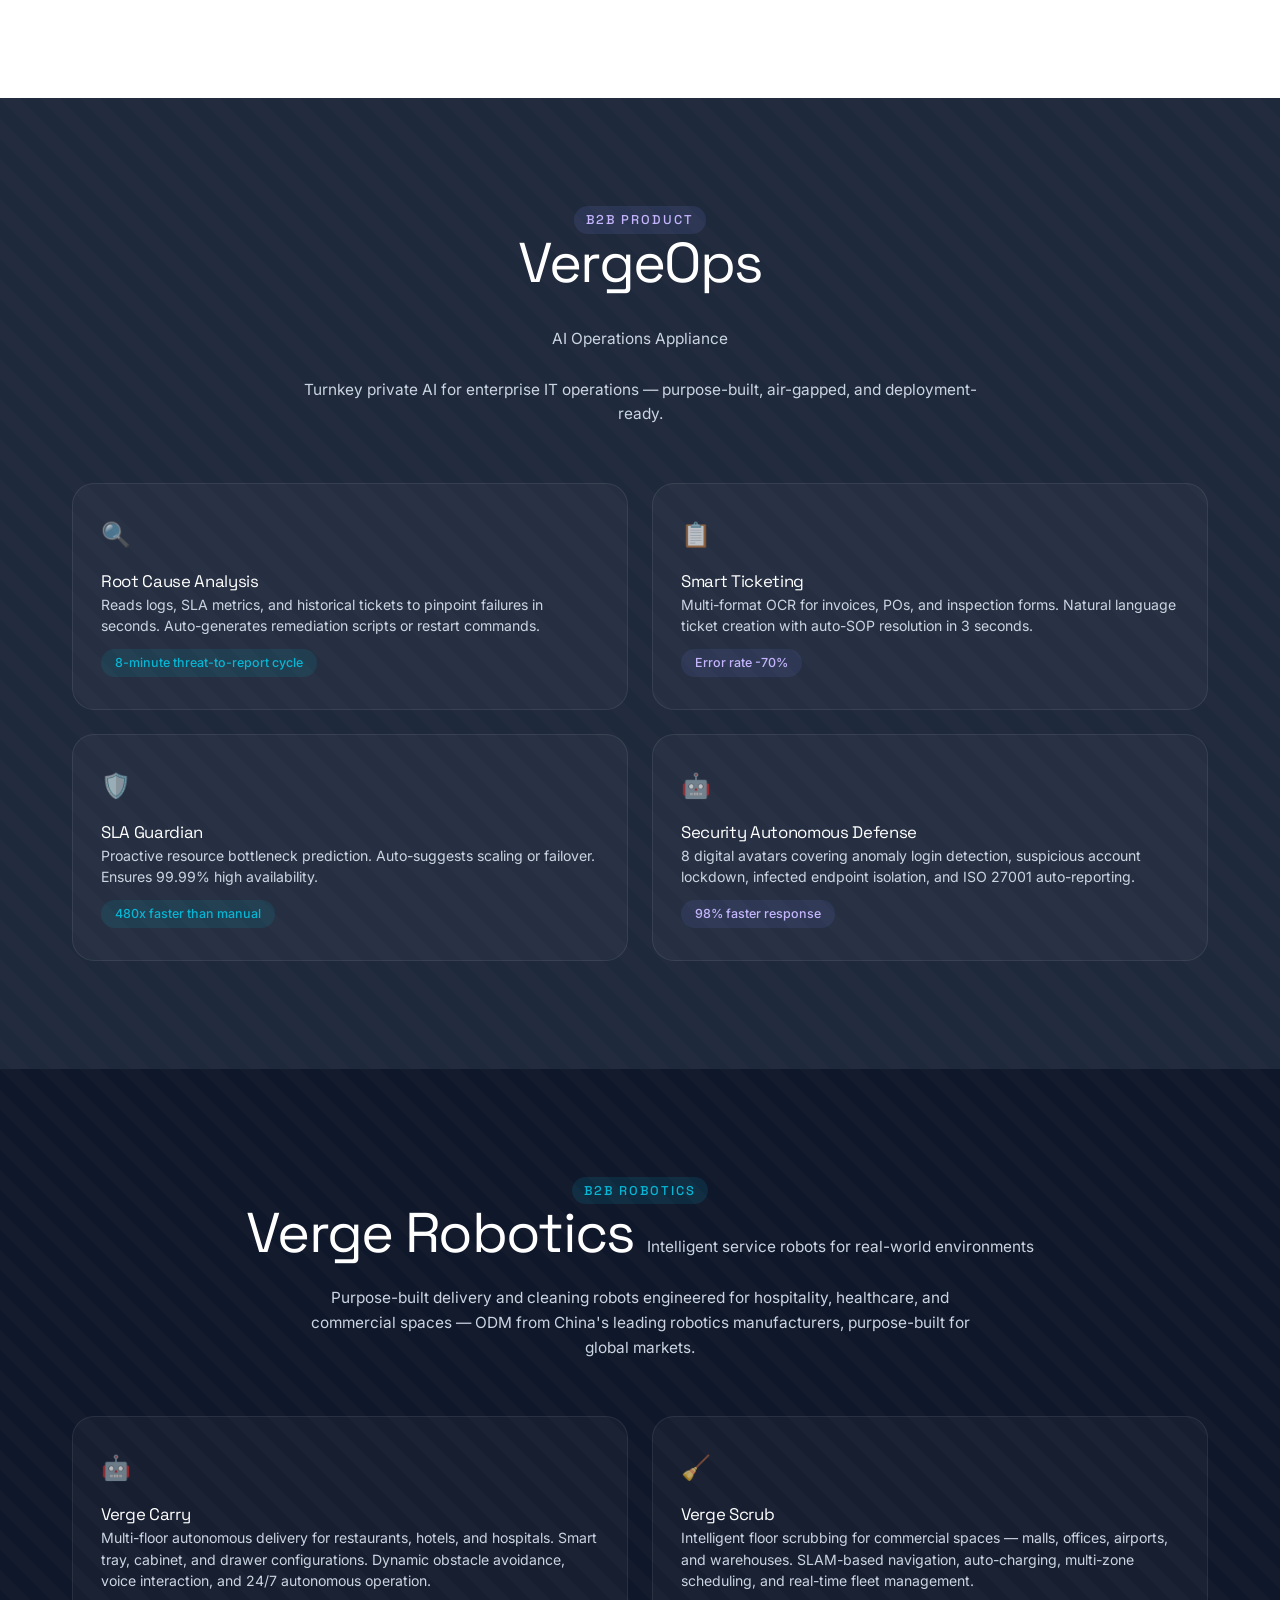
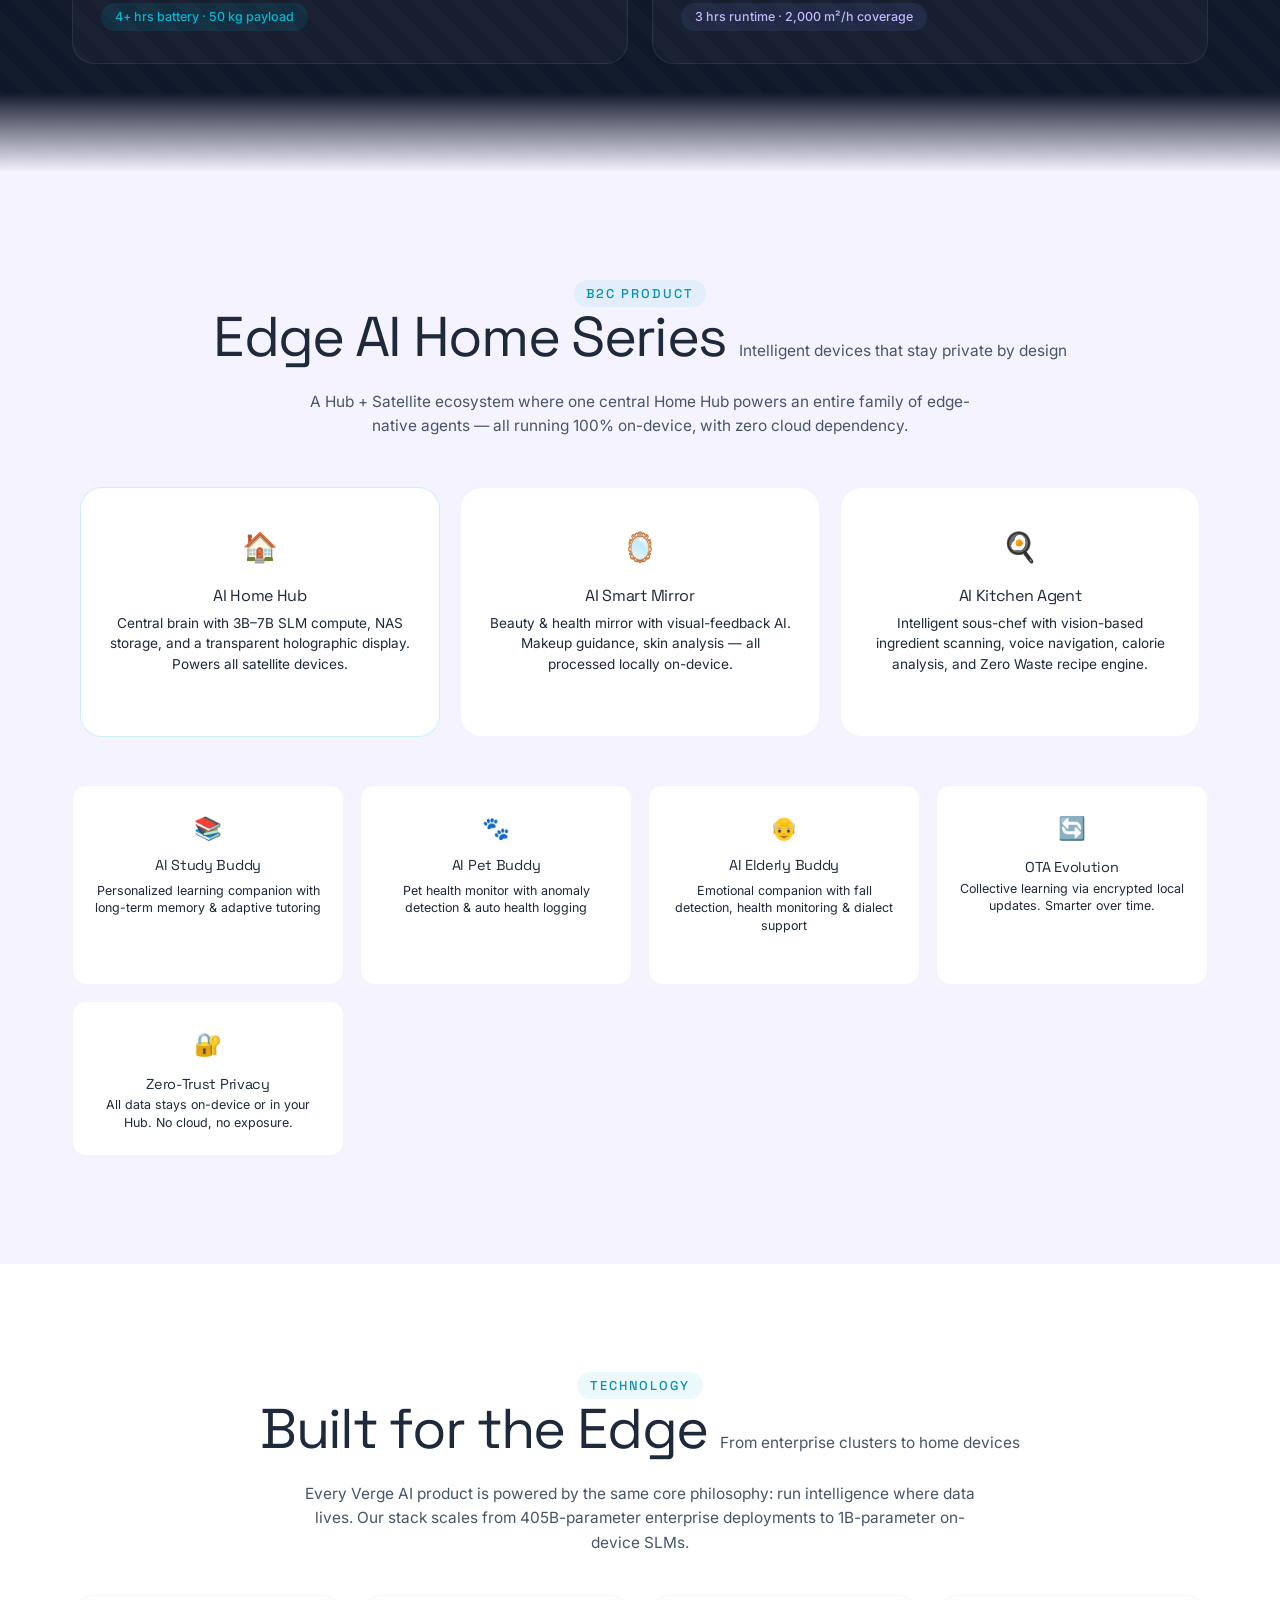
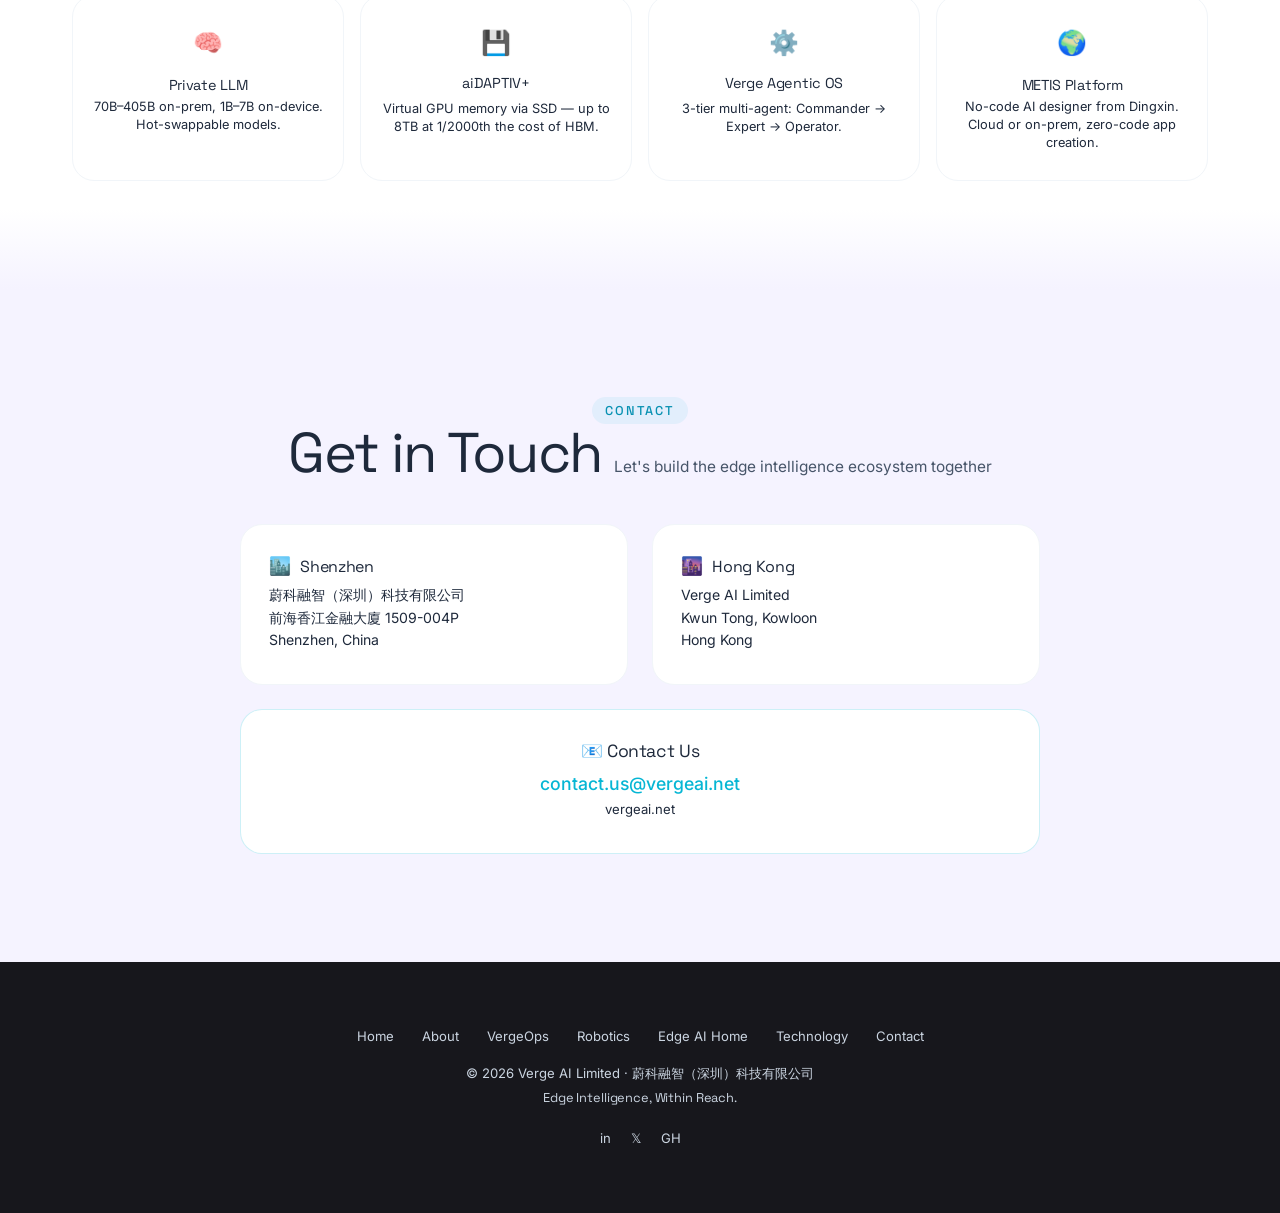
==== commit ab5e82e9: "fix: restore original company logo (PNG), remove auto-generated SVG" ====
--- a/index.html
+++ b/index.html
@@ -377,7 +377,7 @@
 <nav id="navbar">
   <div class="container">
     <a href="#" class="nav-logo">
-      <img src="img/vergeai-logo.svg" alt="Verge AI" style="height:28px;width:auto;">
+      <img src="logo-nav.png" alt="Verge AI" style="height:32px;width:auto;">
       Verge AI
     </a>
     <button class="hamburger" id="hamburger" aria-label="Open menu">☰</button>
@@ -396,7 +396,7 @@
 <!-- ====== HERO ====== -->
 <section class="hero" id="top">
   <div class="hero-bg"></div>
-  <img src="img/vergeai-logo.svg" alt="Verge AI" class="hero-logo">
+  <img src="logo.png" alt="Verge AI" class="hero-logo">
   <h1>Verge AI</h1>
   <p class="tagline"><span data-lang="en">Building the Edge AI Ecosystem —<br>From Enterprise to Home</span><span data-lang="zh-hans">构建从企业到家庭的<br>边缘智能生态圈</span><span data-lang="zh-hant">構建從企業到家庭的<br>邊緣智能生態圈</span></p>
   <p class="subtitle">蔚科融智（深圳）科技有限公司 · Verge AI Limited</p>
